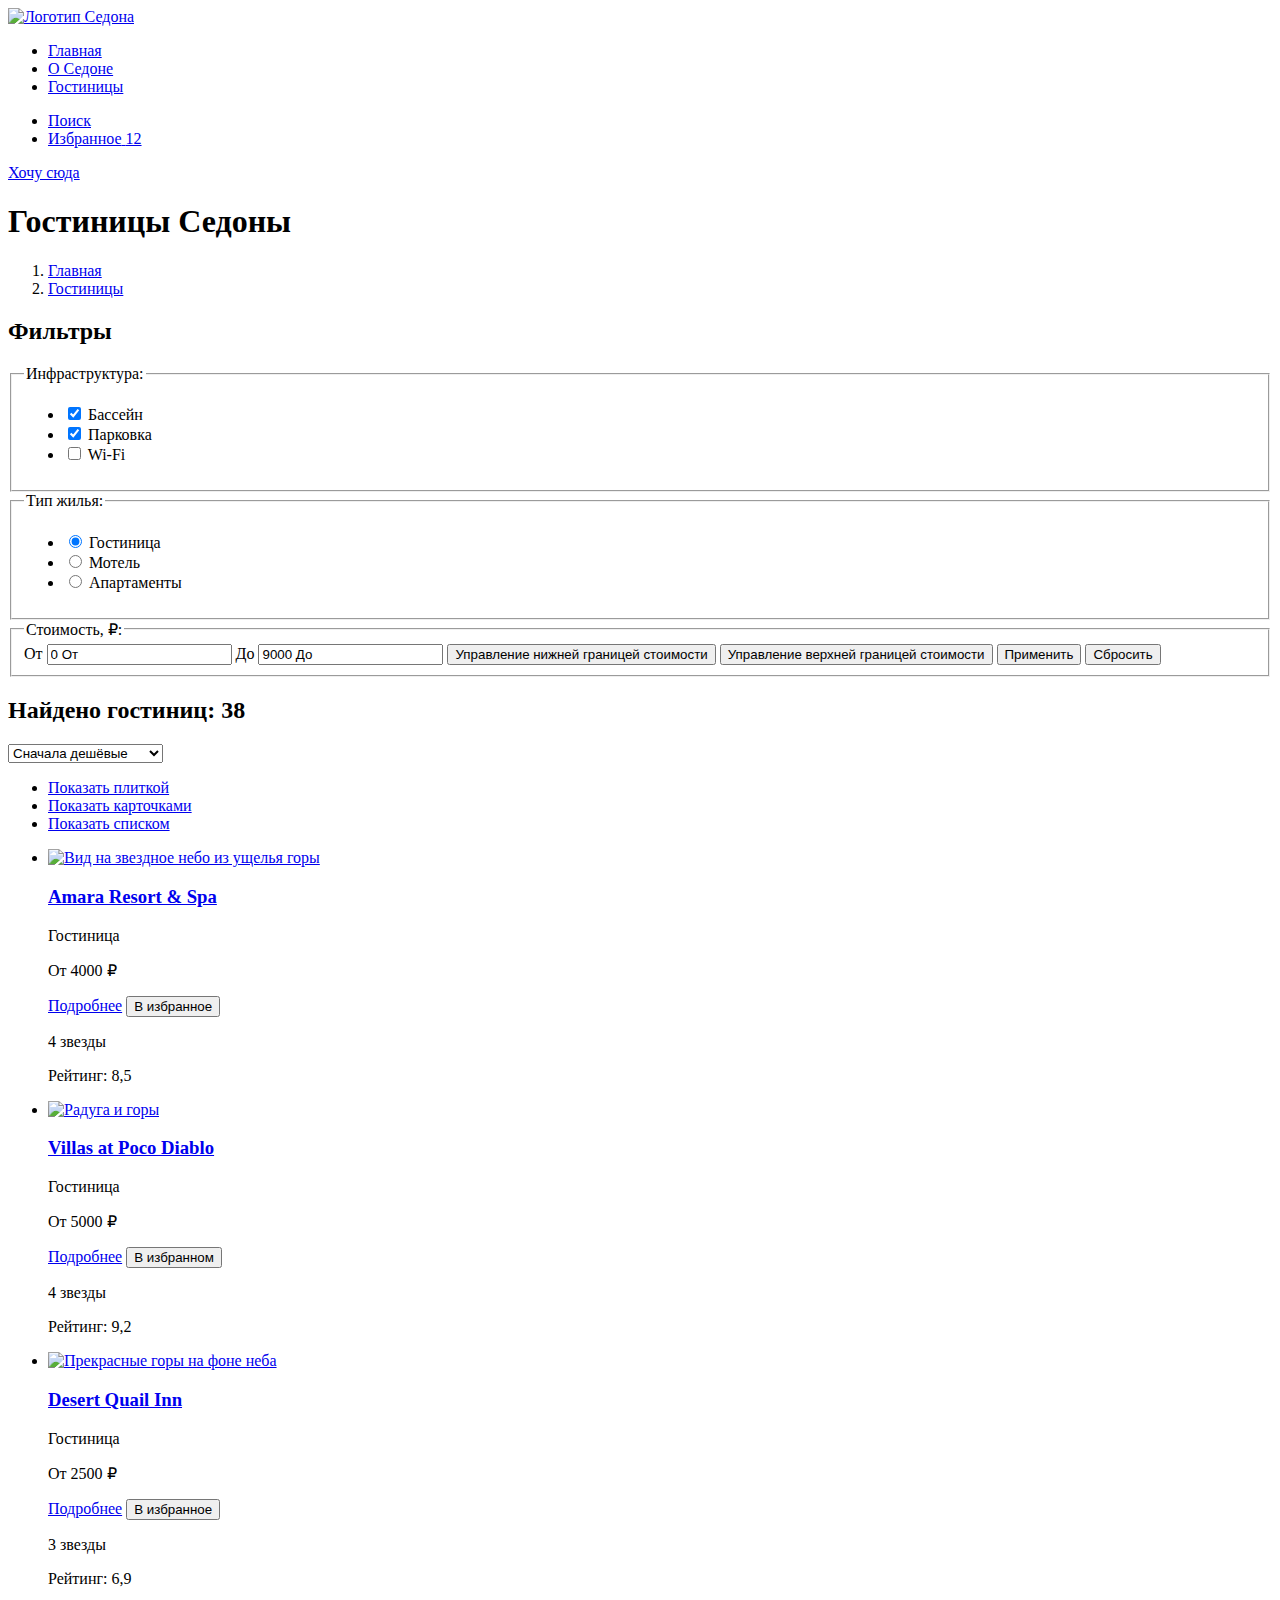
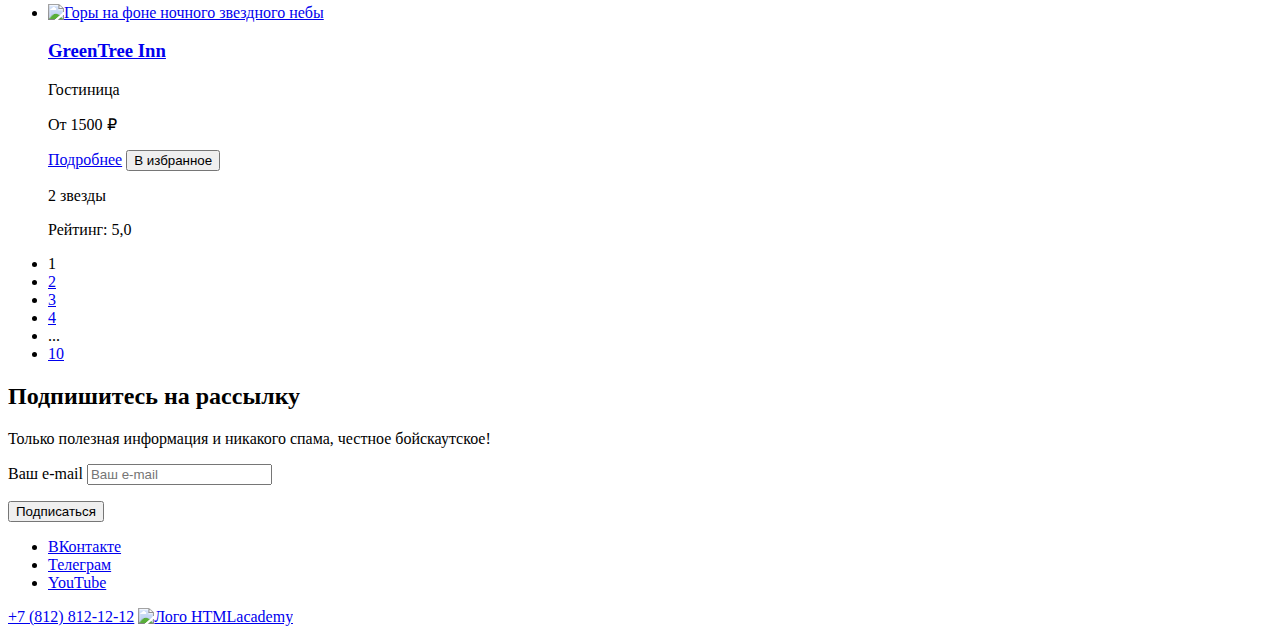
==== catalog.html @ 02785a17 "Делает разметки двух страниц" ====
<!DOCTYPE html>
<html lang="ru">
  <head>
    <meta charset="utf-8">
    <title>Гостиницы Седоны</title>
  </head>
  <body>
    <header class="page-header" data-test="header"> <!--  data  -->
      <nav class="navigation">
        <a class="navigation-logo" href="index.html">
          <img class="page-header-logo" src="#" alt="Логотип Седона">
        </a>
        <ul class="navigation-list">
          <li class="navigation-item">
            <a class="navigation-link" href="index.html">Главная</a>  <!--  navigation-link-current  -->
          </li>
          <li class="navigation-item">
            <a class="navigation-link" href="#">О Седоне</a>
          </li>
          <li class="navigation-item">
            <a class="navigation-link navigation-link-current" href="catalog.html" aria-current="page">Гостиницы</a>
          </li>
        </ul>
        <ul class="navigation-user">
          <li class="navigation-user-item">
            <a class="navigation-user-link navigation-user-link-search" href="#">
              <span class="visually-hidden">Поиск</span>
            </a>
          </li>
          <li class="navigation-user-item">
            <a class="navigation-user-link navigation-user-link-favorite" href="#">
              <span class="visually-hidden">Избранное</span>
              <span class="notification-badge">12</span> <!-- notification-badge -->
            </a>
          </li>
        </ul>
      </nav>
      <a class="header-button" href="#">Хочу сюда</a> <!-- # -->
    </header>
    <main class="main-inner" data-test="main">
      <h1 class="inner-header-title">Гостиницы Седоны</h1>
      <ol class="breadcrumbs"> <!-- header?-->
        <li class="breadcrumbs-item">
          <a class="breadcrumbs-link breadcrumbs-home-link" href="index.html">
            <span class="visually-hidden">Главная</span>
          </a>
        </li>
        <li class="breadcrumbs-item">
          <a class="breadcrumbs-link" href="catalog.html" aria-current="page">Гостиницы</a>
        </li>
      </ol>
      <section class="filters" data-test="filter">
        <h2 class="visually-hidden">Фильтры</h2>
        <form class="catalog-filter" action="https://echo.htmlacademy.ru/" method="get">
          <fieldset class="catalog-filter-group">
            <legend class="catalog-filter-title">Инфраструктура:</legend>
            <ul class="catalog-filter-list">
              <li class="catalog-filter-item">
                <label class="control">
                  <input class="control-input" type="checkbox" name="pool" checked>
                  Бассейн
                </label>
              </li>
              <li class="catalog-filter-item">
                <label class="control">
                  <input class="control-input" type="checkbox" name="parking" checked>
                  Парковка
                </label>
              </li>
              <li class="catalog-filter-item">
                <label class="control">
                  <input class="control-input" type="checkbox" name="wifi">
                  Wi-Fi
                </label>
              </li>
            </ul>
          </fieldset>
          <fieldset class="catalog-filter-group">
            <legend class="catalog-filter-title">Тип жилья:</legend>
            <ul class="catalog-filter-list">
              <li class="catalog-filter-item">
                <label class="control">
                  <input class="control-input" type="radio" name="housing-type" value="hotel" checked>
                  Гостиница
                </label>
              </li>
              <li class="catalog-filter-item">
                <label class="control">
                  <input class="control-input" type="radio" name="housing-type" value="motel">
                  Мотель
                </label>
              </li>
              <li class="catalog-filter-item">
                <label class="control">
                  <input class="control-input" type="radio" name="housing-type" value="apartaments">
                  Апартаменты
                </label>
              </li>
            </ul>
          </fieldset>
          <fieldset class="catalog-filter-group">
            <legend class="catalog-filter-title">Стоимость, ₽:</legend>
            <label class="filter-range-control">От <input type="text" name="min-interval" value="0 От"></label>
            <label class="filter-range-control">До <input type="text" name="max-interval" value="9000 До"></label>
            <button class="filter-range-handle min" type="button">
              <span class="visually-hidden">Управление нижней границей стоимости</span>
            </button>
            <button class="range-toggle toggle-max" type="button">
              <span class="visually-hidden">Управление верхней границей стоимости</span>
            </button>
            <button class="catalog-filter-submit" type="submit">Применить</button>
            <button class="catalog-filter-reset" type="reset">Сбросить</button>
          </fieldset>
        </form>
      </section>
      <section class="catalog-products" data-test="catalog">
        <h2 class="catalog-products-title">Найдено гостиниц: <span>38</span></h2>
        <select class="select-control" aria-label="Сортировка">
          <option value="popular">Сначала популярные</option>
          <option value="cheap" selected>Сначала дешёвые</option>
          <option value="expensive">Сначала дорогие</option>
        </select>
        <ul class="view-buttons">
          <li class="view-button-item">
            <a class="view-button-tile" href="catalog.html?view=tile">
              <span class="visually-hidden">Показать плиткой</span>
            </a>
          </li>
          <li class="view-button-item">
            <a class="view-button-card" href="catalog.html?view=card">
              <span class="visually-hidden">Показать карточками</span>
            </a>
          </li>
          <li class="view-button-item">
            <a class="view-button-list" href="catalog.html?view=list">
              <span class="visually-hidden">Показать списком</span>
            </a>
          </li>
        </ul>
        <ul class="product-list">
          <li class="product-card">
            <a class="product-card-link" href="#">
              <img class="product-card-image" src="#" alt="Вид на звездное небо из ущелья горы">
              <h3 class="product-card-title">Amara Resort & Spa</h3>
            </a>
            <p class="product-card-type">Гостиница</p>
            <p class="product-card-price">От 4000 ₽</p>
            <a class="product-card-button" href="#">Подробнее</a>
            <button class="add-favorite-button" type="button">В избранное</button>
            <p class="product-card-stars product-card-stars-4"><span class="visually-hidden">4 звезды</span></p>
            <p class="product-card-rating">Рейтинг: <span>8,5</span></p>
          </li>
          <li class="product-card">
            <a class="product-card-link" href="#">
              <img class="product-card-image" src="#" alt="Радуга и горы">
              <h3 class="product-card-title">Villas at Poco Diablo</h3>
            </a>
            <p class="product-card-type">Гостиница</p>
            <p class="product-card-price">От 5000 ₽</p>
            <a class="product-card-button" href="#">Подробнее</a>
            <button class="favorite-button" type="button">В избранном</button>
            <p class="product-card-stars product-card-stars-4"><span class="visually-hidden">4 звезды</span></p>
            <p class="product-card-rating">Рейтинг: <span>9,2</span></p>
          </li>
          <li class="product-card">
            <a class="product-card-link" href="#"> <!-- # -->
              <img class="product-card-image" src="#" alt="Прекрасные горы на фоне неба">
              <h3 class="product-card-title">Desert Quail Inn</h3>
            </a>
            <p class="product-card-type">Гостиница</p>
            <p class="product-card-price">От 2500 ₽</p>
            <a class="product-card-button" href="#">Подробнее</a>
            <button class="add-favorite-button" type="button">В избранное</button>
            <p class="product-card-stars product-card-stars-3"><span class="visually-hidden">3 звезды</span></p>
            <p class="product-card-rating">Рейтинг: <span>6,9</span></p>
          </li>
          <li class="product-card">
            <a class="product-card-link" href="#"> <!-- # -->
              <img class="product-card-image" src="#" alt="Горы на фоне ночного звездного небы">
              <h3 class="product-card-title">GreenTree Inn</h3>
            </a>
            <p class="product-card-type">Гостиница</p>
            <p class="product-card-price">От 1500 ₽</p>
            <a class="product-card-button" href="#">Подробнее</a>
            <button class="add-favorite-button" type="button">В избранное</button>
            <p class="product-card-stars product-card-stars-2"><span class="visually-hidden">2 звезды</span></p>
            <p class="product-card-rating">Рейтинг: <span>5,0</span></p>
          </li>
        </ul>
        <ul class="pagination">
          <li class="pagination-item">
            <a class="pagination-link pagination-current">1</a>
          </li>
          <li class="pagination-item">
            <a class="pagination-link" href="#">2</a>
          </li>
          <li class="pagination-item">
            <a class="pagination-link" href="#">3</a>
          </li>
          <li class="pagination-item">
            <a class="pagination-link" href="#">4</a>
          </li>
          <li class="pagination-item">
            <span class="pagination-text">...</span>
          </li>
          <li class="pagination-item">
            <a class="pagination-link" href="#">10</a>
          </li>
        </ul>
      </section>
      <section class="subscribe" data-test="subscribe"> <!-- data-test="subscribe" -->
        <h2 class="subscribe-title">Подпишитесь на рассылку</h2>
        <p>Только полезная информация и никакого спама, честное бойскаутское!</p>
        <form class="subscribe-form" action="https://echo.htmlacademy.ru/" method="post">
          <p class="subscribe-form-name">
            <label class="visually-hidden" for="user-email">Ваш e-mail</label>
            <input type="email" id="user-email" name="user-email" placeholder="Ваш e-mail" required>
          </p>
          <button class="subscribe-button" type="submit">Подписаться</button>
        </form>
      </section>
    </main>
    <footer class="page-footer" data-test="footer"> <!-- data-test="footer" -->
      <ul class="footer-social-list">
        <li class="footer-social-item">
          <a class="footer-social-link" href="#">
            <span class="visually-hidden">ВКонтакте</span>
          </a>
        </li>
        <li class="footer-social-item">
          <a class="footer-social-link" href="#">
            <span class="visually-hidden">Телеграм</span>
          </a>
        </li>
        <li class="footer-social-item">
          <a class="footer-social-link" href="#">
            <span class="visually-hidden">YouTube</span>
          </a>
        </li>
      </ul>
      <a class="footer-phone" href="tel:+78128121212">+7 (812) 812-12-12</a>
      <a class="copyright" href="https://htmlacademy.ru/">
        <img class="htmlacademy-logo" src="#" alt="Лого HTMLacademy">
      </a>
    </footer>
  </body>
</html>
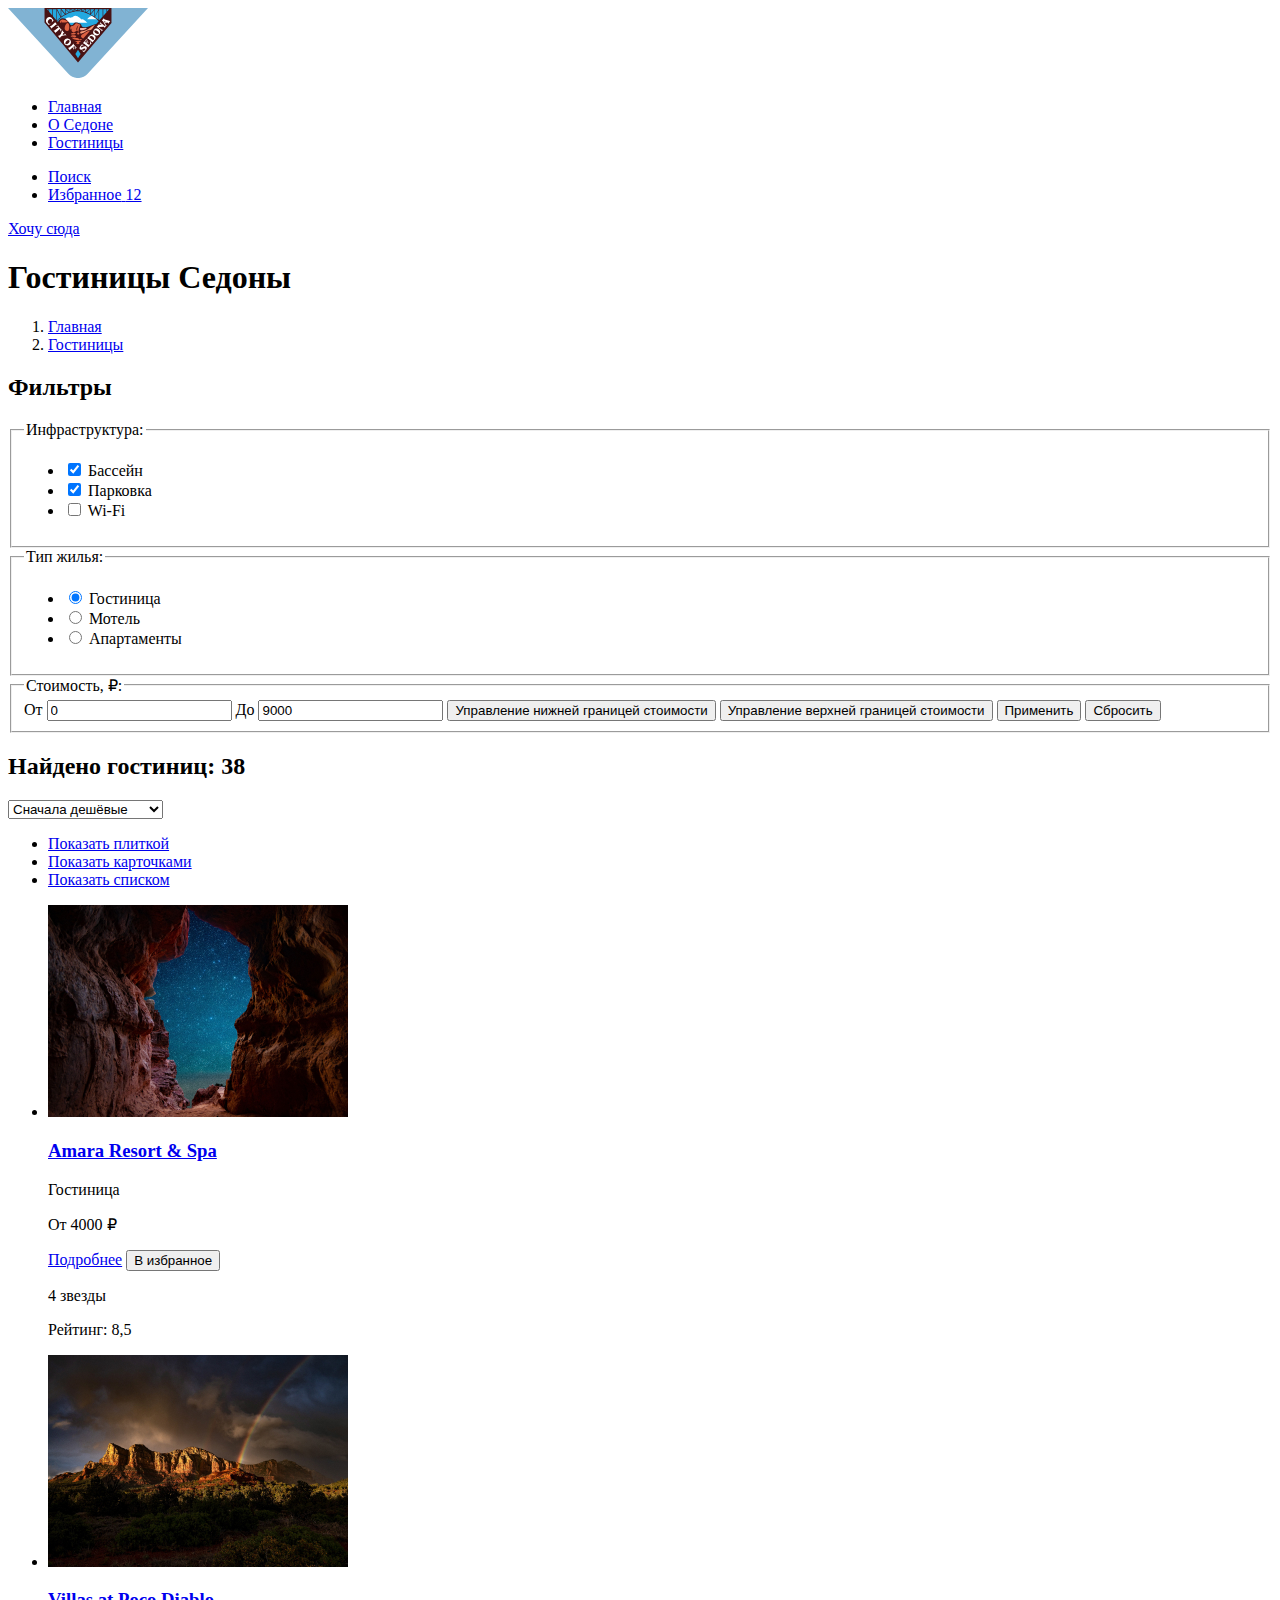
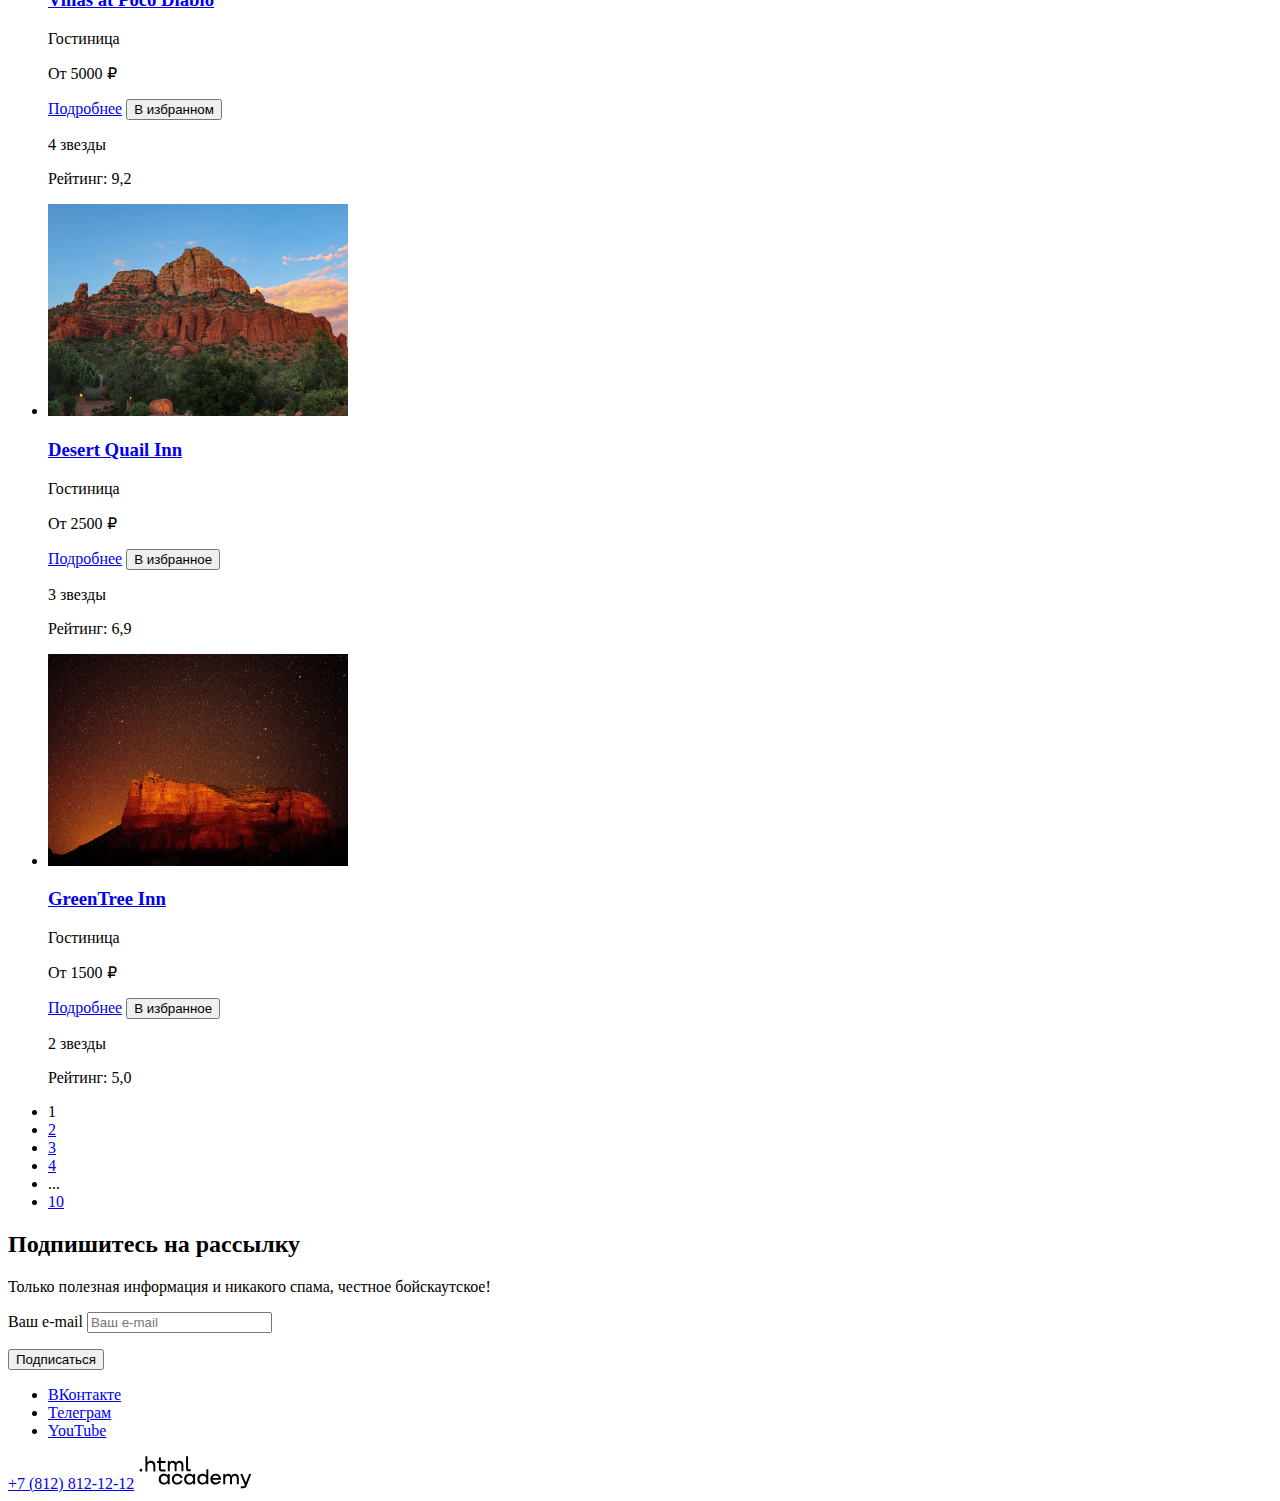
==== commit 75d0eee2: "Корректирует разметку, добавляет картинки." ====
--- a/catalog.html
+++ b/catalog.html
@@ -8,7 +8,7 @@
     <header class="page-header" data-test="header"> <!--  data  -->
       <nav class="navigation">
         <a class="navigation-logo" href="index.html">
-          <img class="page-header-logo" src="#" alt="Логотип Седона">
+          <img class="page-header-logo" src="images/logo.svg" width="140" height="70" alt="Логотип Седона">
         </a>
         <ul class="navigation-list">
           <li class="navigation-item">
@@ -100,8 +100,8 @@
           </fieldset>
           <fieldset class="catalog-filter-group">
             <legend class="catalog-filter-title">Стоимость, ₽:</legend>
-            <label class="filter-range-control">От <input type="text" name="min-interval" value="0 От"></label>
-            <label class="filter-range-control">До <input type="text" name="max-interval" value="9000 До"></label>
+            <label class="filter-range-control">От <input type="number" name="min-interval" value="0"></label>
+            <label class="filter-range-control">До <input type="number" name="max-interval" value="9000"></label>
             <button class="filter-range-handle min" type="button">
               <span class="visually-hidden">Управление нижней границей стоимости</span>
             </button>
@@ -140,7 +140,7 @@
         <ul class="product-list">
           <li class="product-card">
             <a class="product-card-link" href="#">
-              <img class="product-card-image" src="#" alt="Вид на звездное небо из ущелья горы">
+              <img class="product-card-image" src="images/hotel-1.jpg" width="300" height="212" alt="Вид на звездное небо из ущелья горы">
               <h3 class="product-card-title">Amara Resort & Spa</h3>
             </a>
             <p class="product-card-type">Гостиница</p>
@@ -152,7 +152,7 @@
           </li>
           <li class="product-card">
             <a class="product-card-link" href="#">
-              <img class="product-card-image" src="#" alt="Радуга и горы">
+              <img class="product-card-image" src="images/hotel-2.jpg" width="300" height="212" alt="Радуга и горы">
               <h3 class="product-card-title">Villas at Poco Diablo</h3>
             </a>
             <p class="product-card-type">Гостиница</p>
@@ -164,7 +164,7 @@
           </li>
           <li class="product-card">
             <a class="product-card-link" href="#"> <!-- # -->
-              <img class="product-card-image" src="#" alt="Прекрасные горы на фоне неба">
+              <img class="product-card-image" src="images/hotel-3.jpg" width="300" height="212" alt="Прекрасные горы на фоне неба">
               <h3 class="product-card-title">Desert Quail Inn</h3>
             </a>
             <p class="product-card-type">Гостиница</p>
@@ -176,7 +176,7 @@
           </li>
           <li class="product-card">
             <a class="product-card-link" href="#"> <!-- # -->
-              <img class="product-card-image" src="#" alt="Горы на фоне ночного звездного небы">
+              <img class="product-card-image" src="images/hotel-4.jpg" width="300" height="212" alt="Горы на фоне ночного звездного небы">
               <h3 class="product-card-title">GreenTree Inn</h3>
             </a>
             <p class="product-card-type">Гостиница</p>
@@ -223,24 +223,24 @@
     <footer class="page-footer" data-test="footer"> <!-- data-test="footer" -->
       <ul class="footer-social-list">
         <li class="footer-social-item">
-          <a class="footer-social-link" href="#">
+          <a class="footer-social-link" href="https://vk.com/htmlacademy">
             <span class="visually-hidden">ВКонтакте</span>
           </a>
         </li>
         <li class="footer-social-item">
-          <a class="footer-social-link" href="#">
+          <a class="footer-social-link" href="https://t.me/htmlacademy">
             <span class="visually-hidden">Телеграм</span>
           </a>
         </li>
         <li class="footer-social-item">
-          <a class="footer-social-link" href="#">
+          <a class="footer-social-link" href="https://www.youtube.com/user/htmlacademyru">
             <span class="visually-hidden">YouTube</span>
           </a>
         </li>
       </ul>
       <a class="footer-phone" href="tel:+78128121212">+7 (812) 812-12-12</a>
       <a class="copyright" href="https://htmlacademy.ru/">
-        <img class="htmlacademy-logo" src="#" alt="Лого HTMLacademy">
+        <img class="htmlacademy-logo" src="images/htmlacademy.svg" width="115" height="33" alt="Лого HTMLacademy">
       </a>
     </footer>
   </body>
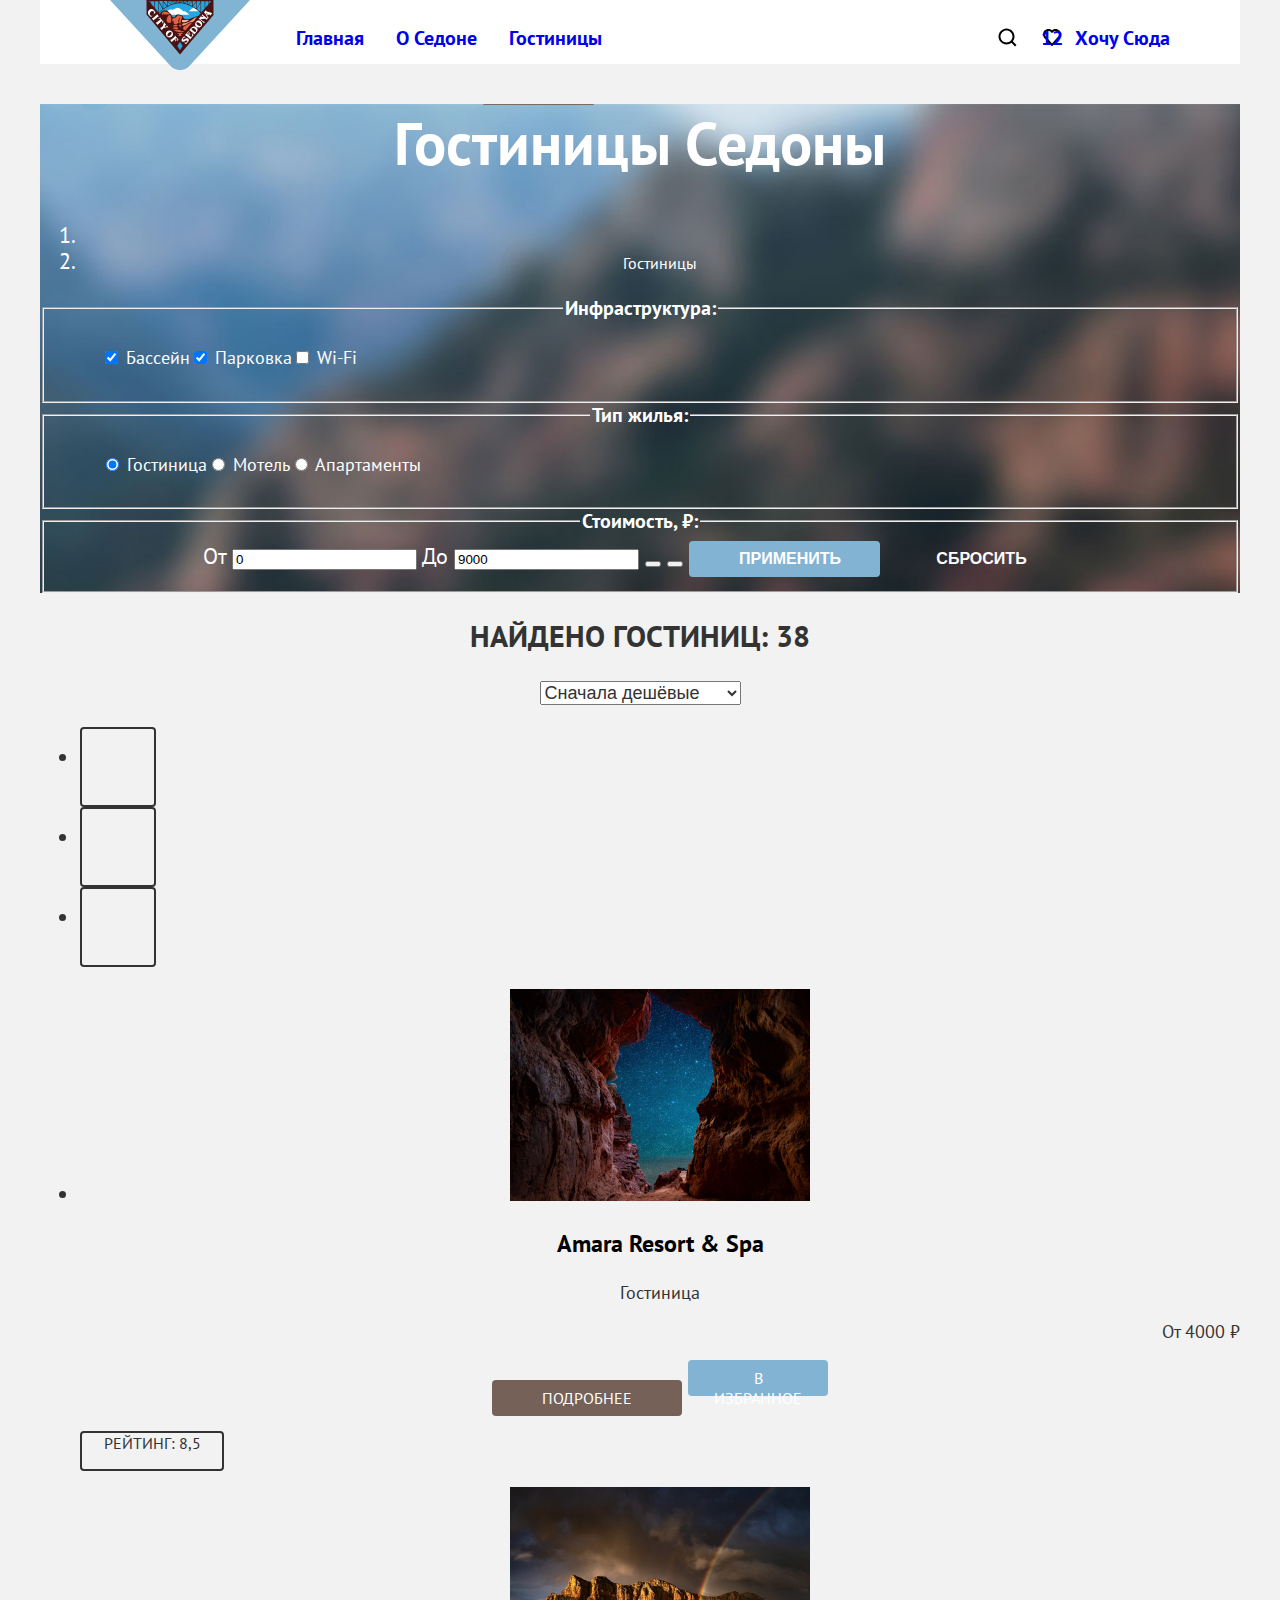
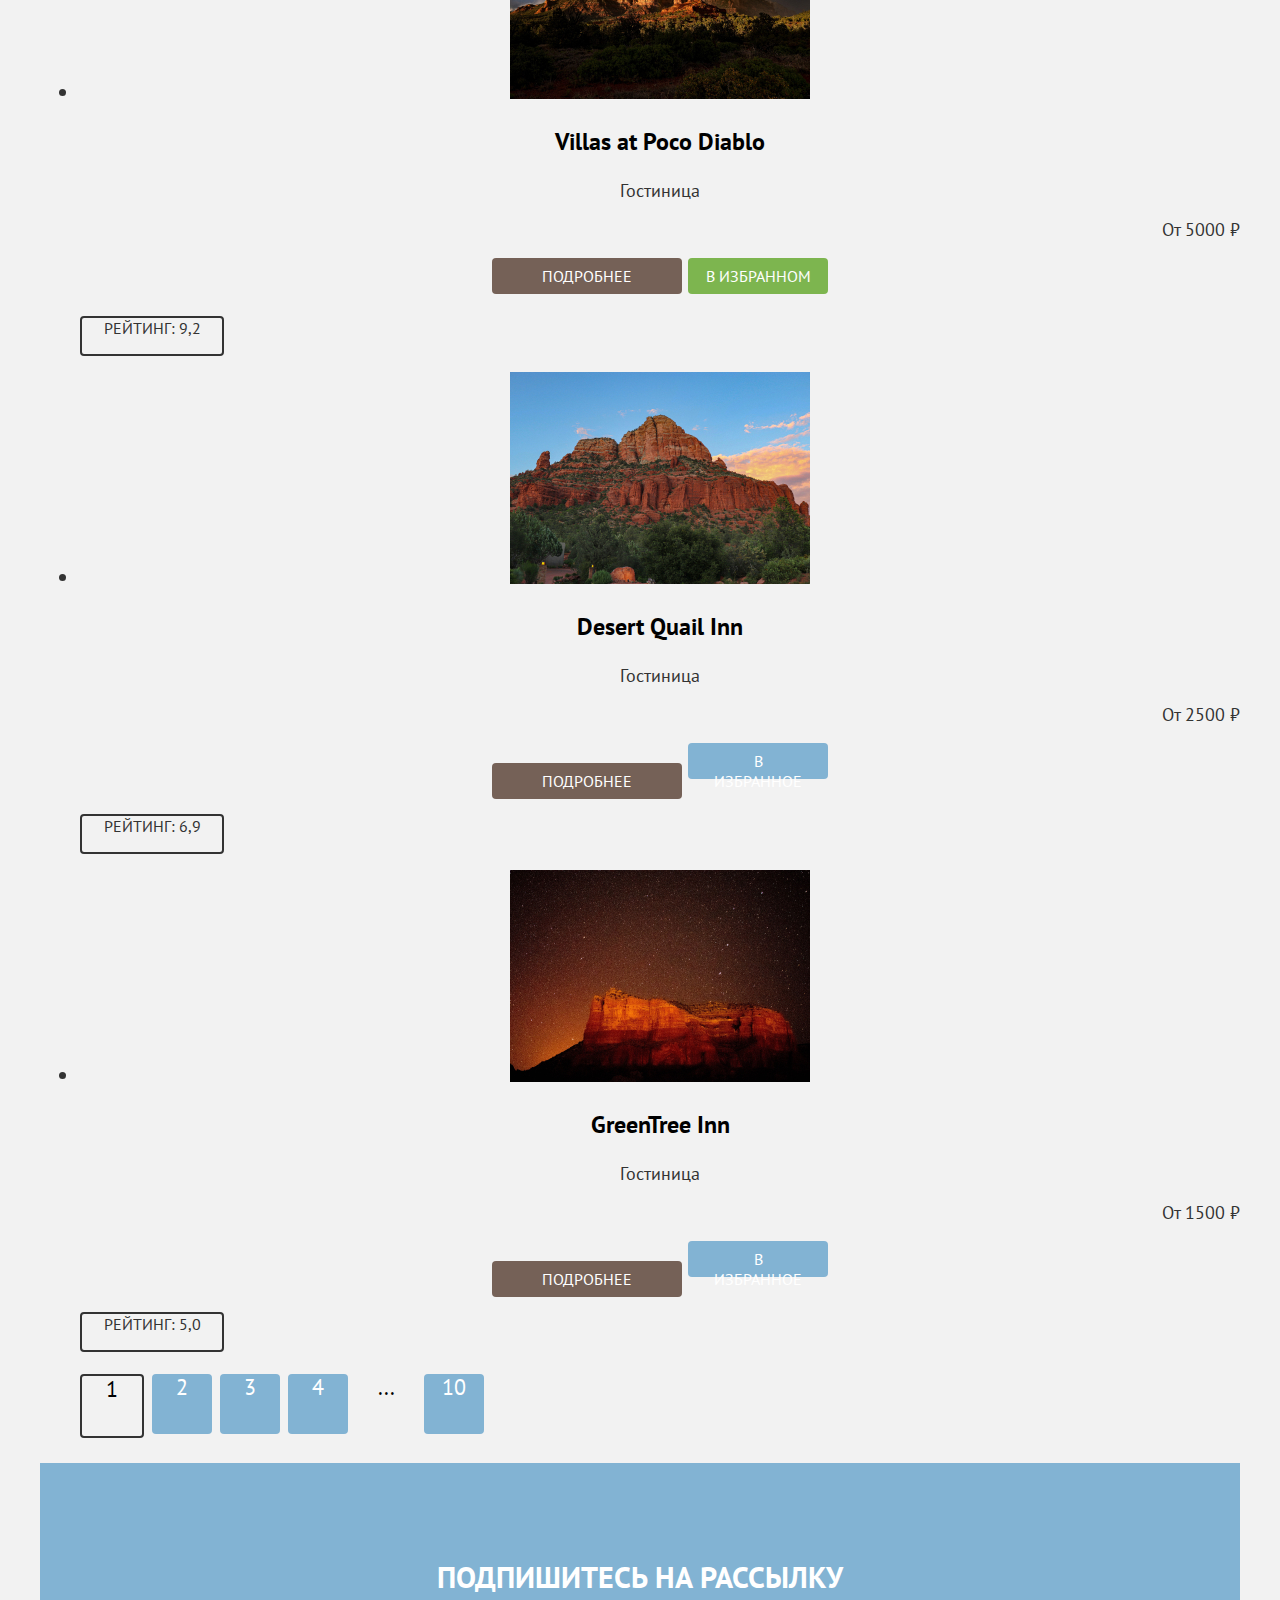
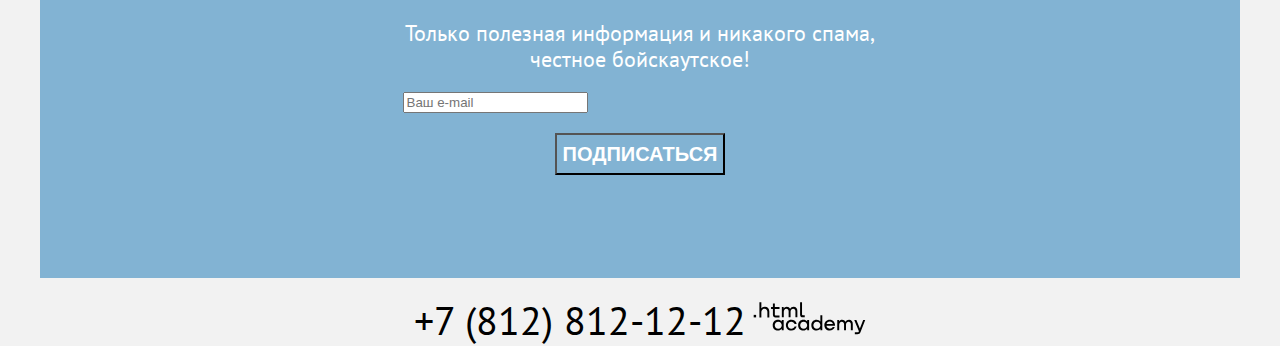
==== commit 3f62ace7: "Добавляет шрифты и базовые стили" ====
--- a/catalog.html
+++ b/catalog.html
@@ -3,6 +3,7 @@
   <head>
     <meta charset="utf-8">
     <title>Гостиницы Седоны</title>
+	<link rel="stylesheet" href="styles/styles.css">
   </head>
   <body>
     <header class="page-header" data-test="header"> <!--  data  -->
@@ -33,12 +34,17 @@
               <span class="notification-badge">12</span> <!-- notification-badge -->
             </a>
           </li>
+		  <li>
+			<a class="header-button" href="#">Хочу сюда</a>  <!-- Отдельно от списка, удобнее стилизовать-->
+		  </li>
         </ul>
       </nav>
-      <a class="header-button" href="#">Хочу сюда</a> <!-- # -->
+
     </header>
     <main class="main-inner" data-test="main">
-      <h1 class="inner-header-title">Гостиницы Седоны</h1>
+      
+      <section class="filters" data-test="filter">
+	  <h1 class="inner-header-title">Гостиницы Седоны</h1>
       <ol class="breadcrumbs"> <!-- header?-->
         <li class="breadcrumbs-item">
           <a class="breadcrumbs-link breadcrumbs-home-link" href="index.html">
@@ -49,7 +55,6 @@
           <a class="breadcrumbs-link" href="catalog.html" aria-current="page">Гостиницы</a>
         </li>
       </ol>
-      <section class="filters" data-test="filter">
         <h2 class="visually-hidden">Фильтры</h2>
         <form class="catalog-filter" action="https://echo.htmlacademy.ru/" method="get">
           <fieldset class="catalog-filter-group">
@@ -188,7 +193,7 @@
           </li>
         </ul>
         <ul class="pagination">
-          <li class="pagination-item">
+          <li class="pagination-item-current">
             <a class="pagination-link pagination-current">1</a>
           </li>
           <li class="pagination-item">
@@ -200,7 +205,7 @@
           <li class="pagination-item">
             <a class="pagination-link" href="#">4</a>
           </li>
-          <li class="pagination-item">
+          <li class="pagination-item-text">
             <span class="pagination-text">...</span>
           </li>
           <li class="pagination-item">
@@ -208,7 +213,7 @@
           </li>
         </ul>
       </section>
-      <section class="subscribe" data-test="subscribe"> <!-- data-test="subscribe" -->
+      <section class="subscribe-catalog" data-test="subscribe"> <!-- data-test="subscribe" -->
         <h2 class="subscribe-title">Подпишитесь на рассылку</h2>
         <p>Только полезная информация и никакого спама, честное бойскаутское!</p>
         <form class="subscribe-form" action="https://echo.htmlacademy.ru/" method="post">
@@ -223,16 +228,16 @@
     <footer class="page-footer" data-test="footer"> <!-- data-test="footer" -->
       <ul class="footer-social-list">
         <li class="footer-social-item">
-          <a class="footer-social-link" href="https://vk.com/htmlacademy">
+          <a class="footer-social-link vk" href="https://vk.com/htmlacademy">
             <span class="visually-hidden">ВКонтакте</span>
           </a>
         </li>
-        <li class="footer-social-item">
+        <li class="footer-social-item tg">
           <a class="footer-social-link" href="https://t.me/htmlacademy">
             <span class="visually-hidden">Телеграм</span>
           </a>
         </li>
-        <li class="footer-social-item">
+        <li class="footer-social-item youtube">
           <a class="footer-social-link" href="https://www.youtube.com/user/htmlacademyru">
             <span class="visually-hidden">YouTube</span>
           </a>
--- a/styles/styles.css
+++ b/styles/styles.css
@@ -0,0 +1,648 @@
+@font-face {
+  font-family: "PT Sans";
+  font-style: normal;
+  font-weight: 400;
+  src: url("../fonts/ptsans-400.woff2") format("woff2");
+  font-display: swap;
+}
+
+@font-face {
+  font-family: "PT Sans";
+  font-style: normal;
+  font-weight: 700;
+  src: url("../fonts/ptsans-700.woff2") format("woff2");
+  font-display: swap;
+}
+
+.page-header {
+	height: 64px;
+	padding: 0;
+	margin: 0;
+	background-color: #ffffff;
+}
+
+body {
+	font-family: "PT Sans", sans-serif;
+	font-size: 22px;
+	line-height: 26px;
+	background-color: #f2f2f2; 
+	color: #333333;
+	width: 1200px;
+	margin: 0 auto;
+	padding: 0 40px;
+	min-height: 100%;
+	text-align: center;
+	flex-direction: column;
+}
+ 
+
+a {
+	text-decoration: none;
+}
+
+.logo {
+  position: relative;
+  z-index: 1;
+  margin-right: 30px;
+  
+}
+
+.navigation-logo {
+	padding-left: 70px;
+	margin-right: 30px;
+}
+
+.navigation {
+  display: flex;
+  font-size: 20px;
+  line-height: 24px;
+  color: #000000;
+  font-weight: 700;
+   text-decoration: none;
+   text-transform: capitalize;
+   color: inherit;
+   
+   
+}
+
+.navigation-list {
+  display: flex;
+  flex-wrap: wrap;
+  align-items: center;
+  list-style-type: none;
+  margin: 0;
+  padding: 0;
+ 
+}
+
+.navigation-user {
+  display: flex;
+  flex-wrap: wrap;
+  align-items: center;
+  margin: 0 0 0 auto;
+  list-style-type: none;
+  padding: 0;
+  padding-right: 70px;
+  
+}
+
+.navigation-list:last-child {
+  margin-left: auto;
+}
+
+ .hero {
+	 background-color: #82B3D3;
+	 background-image: url(../images/index-background.jpg);
+	 background-position: center;
+	 background-repeat: no-repeat;
+	 background-size: 100% auto, cover;
+	 width: 1200px;
+	 height: 485px;
+ }
+
+.hero-img {
+	padding-top: 51px;	
+	padding-bottom: 82px;
+}
+
+.lead {
+	font-size: 30px;
+	line-height: 36px;
+	color: #000000;
+	font-weight: 700;
+	text-transform: uppercase;
+	width: 620px;
+	height: 72px;
+	margin: 0 auto;
+	padding-top: 69px;
+	padding-bottom: 25px;
+}
+
+.lead-text {
+	margin: 0 auto;
+	margin-bottom: 90px;
+}
+
+.advantages {
+	background-color: #ffffff;
+	
+}
+
+.advantages-img {
+	width: 800px;
+	height: 385px;
+}
+
+.advantages-item {
+	background-color: rgba(131, 179, 211, 0.12);
+	display: flex;
+	height: 385px;
+}
+
+.advantages-item-cent {
+	
+	background-color: rgba(131, 179, 211, 0.2);
+	height: 385px;
+	width: 400px;
+	
+	
+}
+
+.advantages-item-wide {
+	background-color: #82B3D3;
+}
+
+.infrastructure-item-color {
+	background-color: rgba(131, 179, 211, 0.12);
+}
+.advantages-list {
+   
+    margin: 0;
+    padding: 0;	
+}
+
+.advantages-stolb {
+	width: 400px;
+
+}
+
+.advantages-stolb-text {
+	width: 60px;
+	
+}
+
+.advantages-stolb-row {
+	display: flex;
+    margin: 0;
+    padding: 0;
+}
+
+
+
+ /*
+ .visually-hidden {
+  position: absolute;
+  width: 1px;
+  height: 1px;
+  margin: -1px;
+  padding: 0;
+  border: 0;
+  clip: rect(0 0 0 0);
+  overflow: hidden;
+} */
+
+.visually-hidden {
+  display: none;
+} 
+
+.navigation-link {
+	text-decoration: none;
+	margin: 0;
+	padding: 20px 16px;
+	height: 24px;
+	
+}
+
+.navigation-user-item {
+	text-decoration: none;
+	margin: 0;
+	
+	
+}
+
+.navigation-user-link-search {
+	display: block;
+	background-image: url(../images/search.svg);
+	background-position: center;
+	background-repeat: no-repeat;
+	width: 20px;
+	height: 20px;
+    padding: 22px 12px; 
+}
+
+.navigation-user-link-favorite {
+
+	background-image: url(../images/favorite.svg);
+	background-position: center;
+	background-repeat: no-repeat;
+	
+    padding: 22px 12px;
+}
+
+.advantages-title {
+	
+	font-size: 24px;
+	line-height: 28px;
+	color: #000000;
+	font-weight: 700;
+	align-items: center;
+	text-transform: uppercase;
+	padding: 0;
+	margin: 0;
+	width: 175px;
+	
+}
+
+.advantages-description {
+	
+	font-size: 18px;
+	line-height: 21px;
+	color: #000000;
+	font-weight: 400;
+	align-items: center;
+	padding: 0;
+	margin: 0;
+	width: 230px;
+}
+
+.infrastructure-lead {
+	font-size: 30px;
+	line-height: 36px;
+	color: #000000;
+	font-weight: 700;
+	text-transform: uppercase;
+
+}
+
+.infrastructure-title {
+	font-size: 24px;
+	line-height: 28px;
+	color: #000000;
+	font-weight: 700;
+	text-transform: uppercase;
+	
+}
+
+.infrastructure-description {
+	font-size: 18px;
+	line-height: 21px;
+	color: #333333;
+	font-weight: 400;
+	
+}
+
+.search {
+	width: 592px;
+	height: 214px;
+	margin: 96px auto;
+	
+}
+.search-title {
+	font-size: 30px;
+	line-height: 36px;
+	color: #000000;
+	font-weight: 700;
+	text-transform: uppercase;
+	
+}
+
+.search-description {
+	font-size: 22px;
+	line-height: 26px;
+	color: #333333;
+	font-weight: 400;
+	
+}
+
+.search-button {
+	font-size: 20px;
+	line-height: 36px;
+	color: #ffffff;
+	font-weight: 700;
+	text-transform: uppercase;
+	background-color: #756157;
+	padding: 8px 50px;
+	
+}
+
+.subscribe {
+	 background-color: #82B3D3;
+	 background-image: url(../images/background-subscribe.jpg);
+	 background-position: center;
+	 background-repeat: no-repeat;
+	 background-size: 100% auto, cover;
+	 width: 1200px;
+	 height: 415px;
+	 
+	
+ }
+ 
+ .subscribe-title {
+	 font-size: 30px;
+	line-height: 36px;
+	color: #ffffff;
+	font-weight: 700;
+	text-transform: uppercase;
+	padding-top: 96px;
+ }
+ 
+ .subscribe p {
+	 font-size: 22px;
+	line-height: 26px;
+	color: #ffffff;
+	font-weight: 400;
+	width: 475px;
+	margin: 20px auto;
+ }
+ 
+ .subscribe-button {
+	 font-size: 20px;
+	line-height: 36px;
+	color: #ffffff;
+	font-weight: 700;
+	text-transform: uppercase;
+	background-color: #82B3D3;
+ }
+ 
+ .footer-phone {
+	font-size: 40px;
+	line-height: 40px;
+	color: #000000;
+	font-weight: 400;
+ }
+ 
+ .subscribe-form-name {
+	position: relative;
+  margin: 0;
+  padding: 0;
+  display: flex;
+  
+  
+ }
+ 
+   .vk {
+	 background-image: url(../images/vk.svg);
+	 background-position: center;
+	 background-repeat: no-repeat;
+ }
+ 
+   .tg {
+	 background-image: url(../images/telegram.svg);
+	 background-position: center;
+	 background-repeat: no-repeat;
+ }
+ 
+  .youtube {
+	 background-image: url(../images/youtube.svg);
+	 background-position: center;
+	 background-repeat: no-repeat;
+	 
+ }
+ 
+ .footer-social-list {
+	 list-style-type: none;
+ }
+ 
+ 
+ 
+ 
+ 
+ .filters {
+	background-image: url(../images/background-filters.jpg);
+	background-position: center;
+	background-repeat: no-repeat; 
+	color: #ffffff;
+	background-size: cover;
+ }
+ 
+ .catalog-filter-list {
+ display: flex;
+  flex-wrap: wrap;
+  align-items: center;
+  list-style-type: none;
+  color: #ffffff;
+  }
+  
+  .inner-header-title {
+	font-size: 60px;
+	line-height: 78px;
+	color: #ffffff;
+	font-weight: 700;
+  }
+  
+  .breadcrumbs-home-link {
+	background-image: url(../images/home-breadcrumbs.svg);
+	background-position: center;
+	background-repeat: no-repeat;   
+	color: #ffffff;
+  }
+  
+  .breadcrumbs-link {
+	font-size: 16px;
+	line-height: 21px;
+	color: #ffffff; 
+	font-weight: 400;	
+  }
+  
+  .catalog-filter-title {
+	font-size: 20px;
+	line-height: 24px;
+	color: #ffffff; 
+	font-weight: 700;  
+  }
+  
+  .catalog-filter-list {
+	font-size: 18px;
+	line-height: 23px;
+	color: #ffffff; 
+	font-weight: 400;  
+  }
+  
+  .catalog-filter-submit {
+	font-size: 16px;
+	line-height: 20px;
+	color: #ffffff; 
+	font-weight: 700;  
+	text-align: center;
+	background-color: #82B3D3;
+	border: none;
+	border-radius: 4px;
+	padding: 8px 50px;
+	width: 191px;
+	height: 36px;
+	text-transform: uppercase;
+
+  }
+  
+  .catalog-filter-reset {
+	font-size: 16px;
+	line-height: 20px;
+	color: #ffffff; 
+	font-weight: 700;  
+	text-align: center;
+	background: none;
+	border: none;
+	border-radius: 4px;
+	padding: 8px 50px;
+	width: 191px;
+	height: 36px;
+	text-transform: uppercase;  
+  }
+  
+  .catalog-products-title {
+	font-size: 30px;
+	line-height: 36px;
+	text-transform: uppercase;  
+	font-weight: 700;   
+  }
+  
+  .select-control {
+	font-size: 18px;
+	line-height: 21px;  
+	font-weight: 400;  
+    color: #333333; 	
+  }
+  
+  .view-button-item {
+	border: 2px solid;
+	border-radius: 4px;
+	padding: 14px 12px;
+	width: 48px;
+	height: 48px;
+  }
+  
+ .product-card-title {
+	font-size: 24px;
+	line-height: 28px;  
+	font-weight: 700;  
+    color: #000000; 	 
+ }
+ 
+ .product-card-type {
+	font-size: 18px;
+	line-height: 21px;  
+	font-weight: 400;  
+    color: #333333; 
+ }
+ 
+ .product-card-price {
+	font-size: 18px;
+	line-height: 21px;  
+	font-weight: 400;  
+    color: #333333;
+	text-align: right;
+ }
+ 
+ .product-card-button {
+	font-size: 16px;
+	line-height: 20px;  
+	font-weight: 400;  
+    color: #ffffff;
+	text-transform: uppercase;
+    text-align: center;
+	border-radius: 4px;
+	padding: 8px 50px;
+	width: 140px;
+	height: 36px;
+	background-color: #756157;
+ }
+ 
+ .add-favorite-button {
+	font-size: 16px;
+	line-height: 20px;  
+	font-weight: 400;  
+    color: #ffffff;
+	text-transform: uppercase;
+    text-align: center;
+	border-radius: 4px;
+	padding: 8px 20px;
+	width: 140px; /* !!!!!!!!!!!!!!!!!!!!!!!!!!!!!*/
+	height: 36px;
+	background-color: #82B3D3;
+	border: none;
+	font-family: "PT Sans", sans-serif;
+ }
+ 
+ .favorite-button {
+	font-size: 16px;
+	line-height: 20px;  
+	font-weight: 400;  
+    color: #ffffff;
+	text-transform: uppercase;
+    text-align: center;
+	border-radius: 4px;
+	padding: 0;
+	width: 140px; /* !!!!!!!!!!!!!!!!!!!!!!!!!!!!!*/
+	height: 36px;
+	background-color: #7DB54F;
+	border: none;
+	font-family: "PT Sans", sans-serif;
+ }
+ 
+ .product-card-rating {
+	font-size: 16px;
+	line-height: 20px;  
+	font-weight: 400;  
+    color: #333333;
+	text-transform: uppercase;
+    text-align: center;
+	padding: 0;
+	width: 140px; /* !!!!!!!!!!!!!!!!!!!!!!!!!!!!!*/
+	height: 36px;
+	background-color: #F2F2F2;
+	border: 2px solid;
+	border-radius: 4px;
+
+	 
+ }
+ 
+ .pagination {
+	list-style-type: none;
+	display: flex; 
+	
+ }
+ 
+ .pagination-link {
+	color: #ffffff;
+	
+ }
+ 
+ .pagination-current, .pagination-text {
+	color: #000000; 
+ }
+ 
+ .pagination-item-current {
+	background-color: #F2F2F2;
+	border-radius: 4px;
+	width: 60px;
+	height: 60px;
+	margin-right: 8px;
+	border: 2px solid; /*******************/
+  }
+  
+ .pagination-item-text {
+	background-color: none;
+	border-radius: 4px;
+	width: 60px;
+	height: 60px;
+	margin-right: 8px;
+ }
+ 
+ .pagination-item {
+	margin-right: 8px;
+	background-color: #82B3D3;
+	border: 4px;
+	width: 60px;
+	height: 60px;
+	color: #ffffff;
+	border-radius: 4px;
+ }
+ 
+ .subscribe-catalog {
+	 background-color: #82B3D3;
+
+	 background-position: center;
+	 background-repeat: no-repeat;
+	 background-size: 100% auto, cover;
+	 width: 1200px;
+	 height: 415px;
+ }
+ 
+ .subscribe-catalog p {
+	 font-size: 22px;
+	line-height: 26px;
+	color: #ffffff;
+	font-weight: 400;
+	width: 475px;
+	margin: 20px auto;
+	 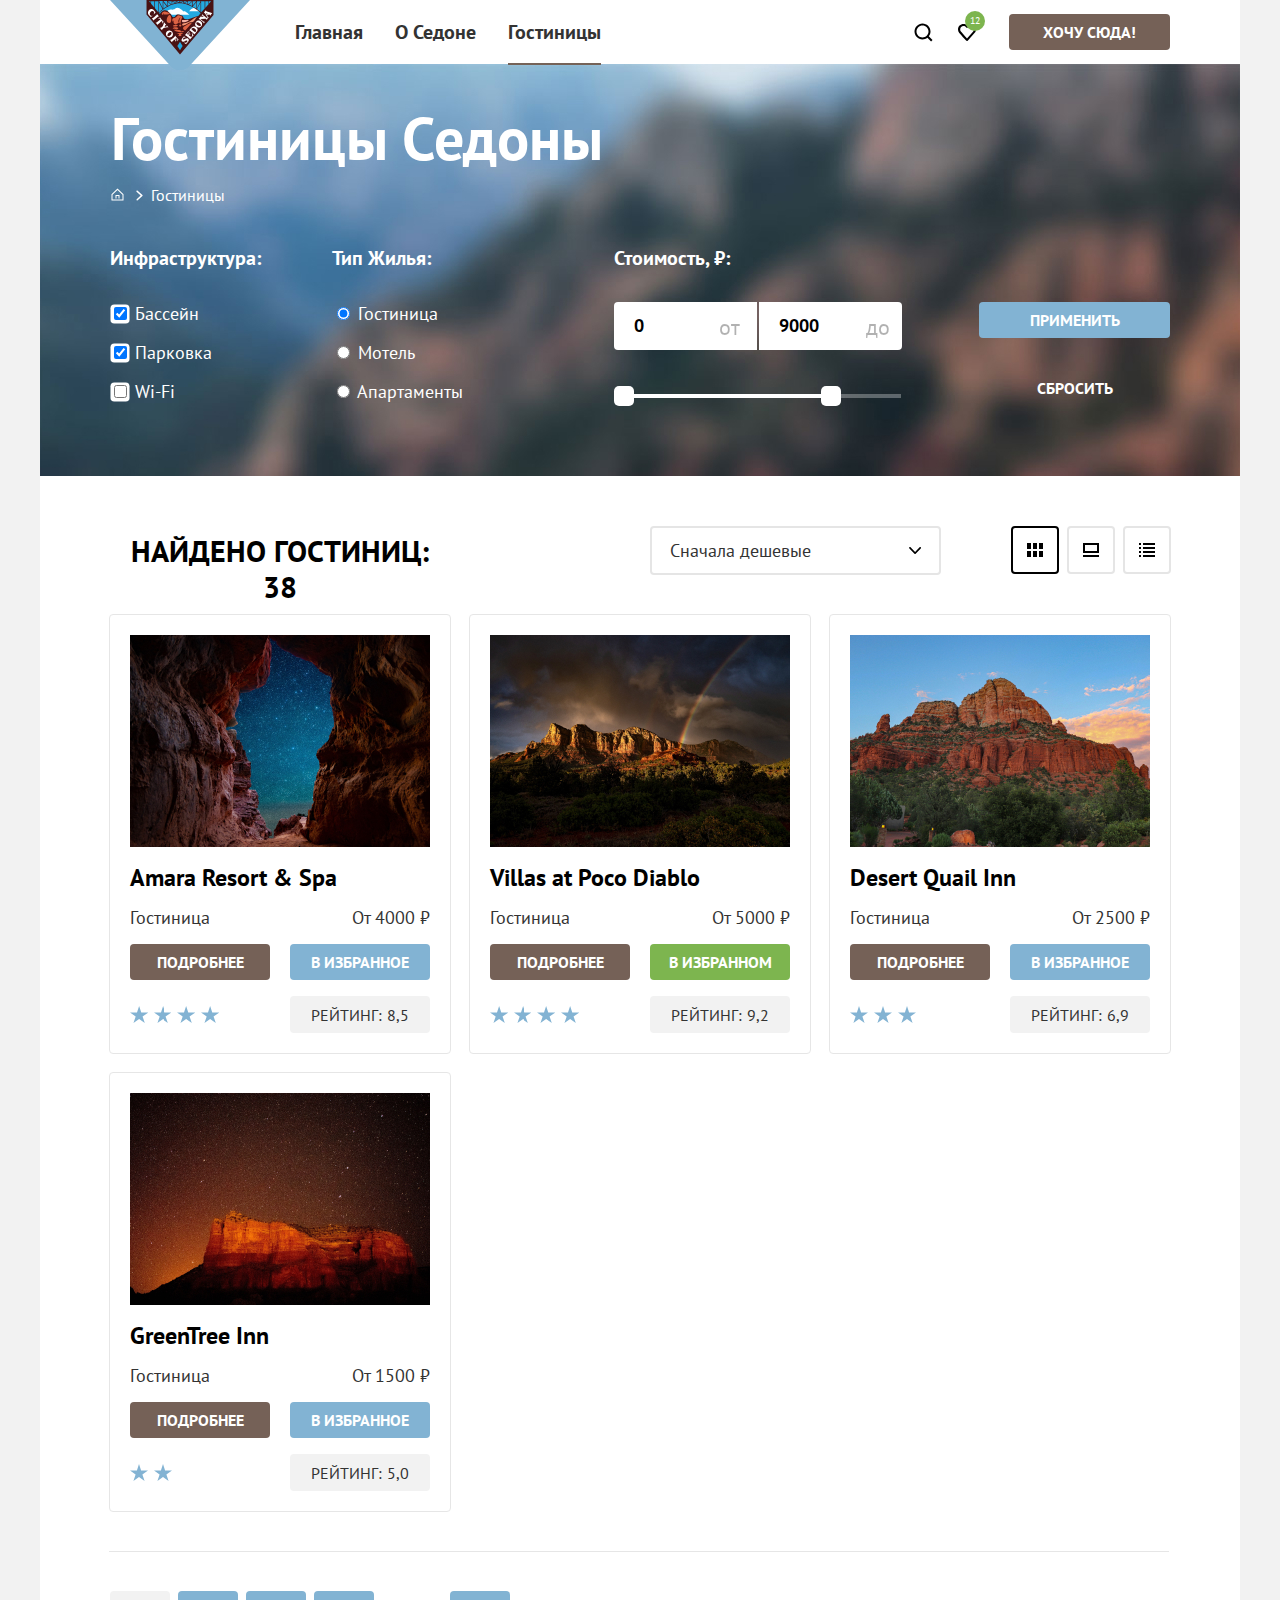
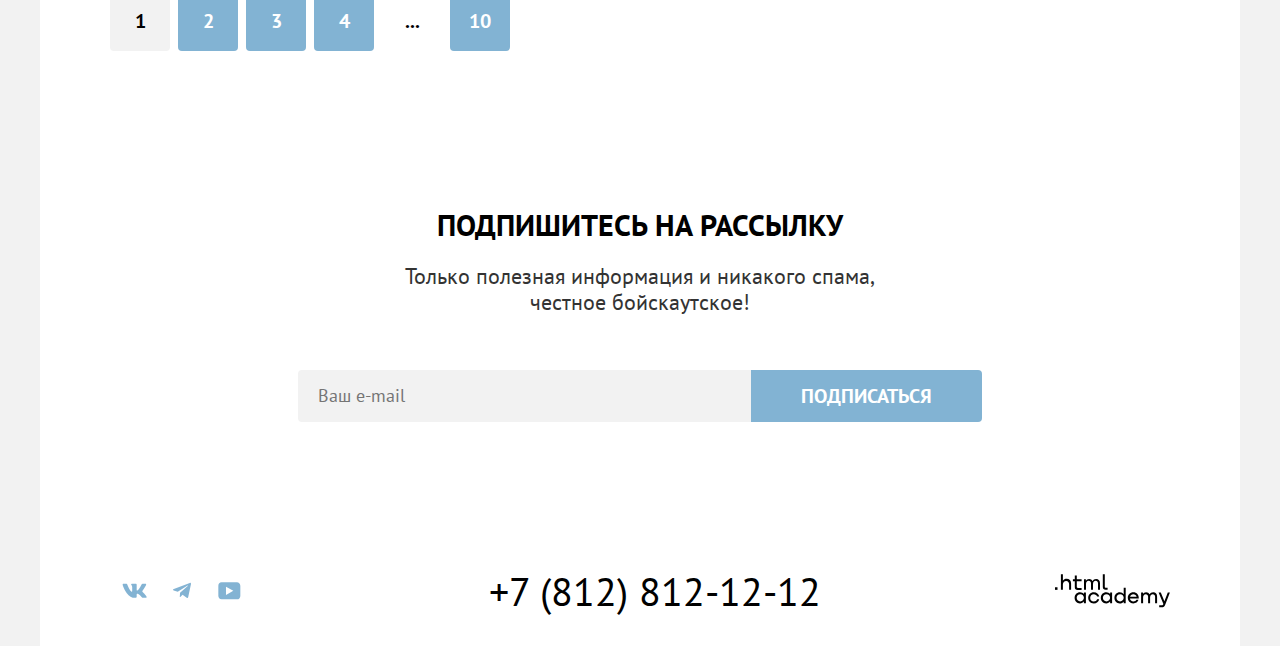
==== commit 5691e914: "Добавляет стили." ====
--- a/catalog.html
+++ b/catalog.html
@@ -1,10 +1,12 @@
 <!DOCTYPE html>
 <html lang="ru">
+
   <head>
     <meta charset="utf-8">
     <title>Гостиницы Седоны</title>
-	<link rel="stylesheet" href="styles/styles.css">
+    <link rel="stylesheet" href="styles/styles.css">
   </head>
+
   <body>
     <header class="page-header" data-test="header"> <!--  data  -->
       <nav class="navigation">
@@ -13,13 +15,14 @@
         </a>
         <ul class="navigation-list">
           <li class="navigation-item">
-            <a class="navigation-link" href="index.html">Главная</a>  <!--  navigation-link-current  -->
+            <a class="navigation-link" href="index.html">Главная</a> <!--  navigation-link-current  -->
           </li>
           <li class="navigation-item">
             <a class="navigation-link" href="#">О Седоне</a>
           </li>
           <li class="navigation-item">
-            <a class="navigation-link navigation-link-current" href="catalog.html" aria-current="page">Гостиницы</a>
+            <a class="navigation-link navigation-link-current current-link-catalog" href="catalog.html"
+              aria-current="page">Гостиницы</a>
           </li>
         </ul>
         <ul class="navigation-user">
@@ -31,165 +34,194 @@
           <li class="navigation-user-item">
             <a class="navigation-user-link navigation-user-link-favorite" href="#">
               <span class="visually-hidden">Избранное</span>
-              <span class="notification-badge">12</span> <!-- notification-badge -->
-            </a>
-          </li>
-		  <li>
-			<a class="header-button" href="#">Хочу сюда</a>  <!-- Отдельно от списка, удобнее стилизовать-->
-		  </li>
+            </a>
+            <span class="notification-badge">12</span> <!-- notification-badge -->
+          </li>
+          <li>
+            <a class="header-button" href="#">Хочу сюда!</a> <!-- Отдельно от списка, удобнее стилизовать-->
+          </li>
         </ul>
       </nav>
-
     </header>
     <main class="main-inner" data-test="main">
-      
       <section class="filters" data-test="filter">
-	  <h1 class="inner-header-title">Гостиницы Седоны</h1>
-      <ol class="breadcrumbs"> <!-- header?-->
-        <li class="breadcrumbs-item">
-          <a class="breadcrumbs-link breadcrumbs-home-link" href="index.html">
-            <span class="visually-hidden">Главная</span>
-          </a>
-        </li>
-        <li class="breadcrumbs-item">
-          <a class="breadcrumbs-link" href="catalog.html" aria-current="page">Гостиницы</a>
-        </li>
-      </ol>
+        <h1 class="inner-header-title">Гостиницы Седоны</h1>
+        <ul class="breadcrumbs"> <!-- header?-->
+          <li class="breadcrumbs-item">
+            <a class="breadcrumbs-link breadcrumbs-home-link" href="index.html">
+              <span class="visually-hidden">Главная</span>
+            </a>
+          </li>
+          <li class="breadcrumbs-item">
+            <a class="breadcrumbs-link breadcrumbs-navigation-link" href="catalog.html"
+              aria-current="page">Гостиницы</a>
+          </li>
+        </ul>
         <h2 class="visually-hidden">Фильтры</h2>
         <form class="catalog-filter" action="https://echo.htmlacademy.ru/" method="get">
-          <fieldset class="catalog-filter-group">
+          <fieldset class="catalog-filter-checkbox">
             <legend class="catalog-filter-title">Инфраструктура:</legend>
             <ul class="catalog-filter-list">
               <li class="catalog-filter-item">
-                <label class="control">
+                <label class="control-checked control-focus">
                   <input class="control-input" type="checkbox" name="pool" checked>
                   Бассейн
                 </label>
               </li>
               <li class="catalog-filter-item">
-                <label class="control">
+                <label class="control-checked control-focus">
                   <input class="control-input" type="checkbox" name="parking" checked>
                   Парковка
                 </label>
               </li>
               <li class="catalog-filter-item">
-                <label class="control">
+                <label class="control-check control-focus">
                   <input class="control-input" type="checkbox" name="wifi">
                   Wi-Fi
                 </label>
               </li>
             </ul>
           </fieldset>
-          <fieldset class="catalog-filter-group">
+          <fieldset class="catalog-filter-radio">
             <legend class="catalog-filter-title">Тип жилья:</legend>
             <ul class="catalog-filter-list">
               <li class="catalog-filter-item">
-                <label class="control">
+                <label class="control control-focus">
                   <input class="control-input" type="radio" name="housing-type" value="hotel" checked>
                   Гостиница
                 </label>
               </li>
               <li class="catalog-filter-item">
-                <label class="control">
+                <label class="control control-focus">
                   <input class="control-input" type="radio" name="housing-type" value="motel">
                   Мотель
                 </label>
               </li>
               <li class="catalog-filter-item">
-                <label class="control">
+                <label class="control control-focus">
                   <input class="control-input" type="radio" name="housing-type" value="apartaments">
                   Апартаменты
                 </label>
               </li>
             </ul>
           </fieldset>
-          <fieldset class="catalog-filter-group">
-            <legend class="catalog-filter-title">Стоимость, ₽:</legend>
-            <label class="filter-range-control">От <input type="number" name="min-interval" value="0"></label>
-            <label class="filter-range-control">До <input type="number" name="max-interval" value="9000"></label>
-            <button class="filter-range-handle min" type="button">
-              <span class="visually-hidden">Управление нижней границей стоимости</span>
-            </button>
-            <button class="range-toggle toggle-max" type="button">
-              <span class="visually-hidden">Управление верхней границей стоимости</span>
-            </button>
+          <fieldset class="catalog-filter-price">
+            <legend class="catalog-filter-title">Стоимость, <span>₽:</span></legend>
+              <div class="catalog-inputs">
+                <input class="catalog-min catalog-focus" type="text" name="max-sum" value="0">
+                <input class="catalog-max catalog-focus" type="text" name="min-sum" value="9000">
+                <span class="from-to">от</span>
+                <span class="before-to">до</span>
+              </div>
+              <div class="range-scale">
+                <div class="range-bar" style="left: 0; width: 226px;">
+                  <button class="range-toggle toggle-min" type="button">
+                    <span class="visually-hidden">Изменить минимальную цену.</span>
+                  </button>
+                  <button class="range-toggle toggle-max" type="button">
+                    <span class="visually-hidden">Изменить максимальную цену.</span>
+                  </button>
+                </div>
+              </div>
+          </fieldset>
+
+
+
+
+          <div class="catalog-buttons">
             <button class="catalog-filter-submit" type="submit">Применить</button>
             <button class="catalog-filter-reset" type="reset">Сбросить</button>
-          </fieldset>
+          </div>
         </form>
       </section>
       <section class="catalog-products" data-test="catalog">
-        <h2 class="catalog-products-title">Найдено гостиниц: <span>38</span></h2>
-        <select class="select-control" aria-label="Сортировка">
-          <option value="popular">Сначала популярные</option>
-          <option value="cheap" selected>Сначала дешёвые</option>
-          <option value="expensive">Сначала дорогие</option>
-        </select>
-        <ul class="view-buttons">
-          <li class="view-button-item">
-            <a class="view-button-tile" href="catalog.html?view=tile">
-              <span class="visually-hidden">Показать плиткой</span>
-            </a>
-          </li>
-          <li class="view-button-item">
-            <a class="view-button-card" href="catalog.html?view=card">
-              <span class="visually-hidden">Показать карточками</span>
-            </a>
-          </li>
-          <li class="view-button-item">
-            <a class="view-button-list" href="catalog.html?view=list">
-              <span class="visually-hidden">Показать списком</span>
-            </a>
-          </li>
-        </ul>
+        <div class="catalog-products-flex">
+          <h2 class="catalog-products-title">Найдено гостиниц: <span>38</span></h2>
+          <select class="select-control" aria-label="Сортировка">
+            <option value="popular">Сначала популярные</option>
+            <option value="cheap" selected>Сначала дешевые</option>
+            <option value="expensive">Сначала дорогие</option>
+          </select>
+          <div class="view-buttons">
+            <a href="catalog.html?view=card" class="view-buttons-item">
+              <span class="visually-hidden">Показать карточки</span>
+              <svg role="img" aria-label="Показать карточки" aria-hidden="true" focusable="false" xmlns="http://www.w3.org/2000/svg" width="16" height="14" fill="none">
+                <path fill="#000" d="M4 0H0v6h4V0Zm12 0h-4v6h4V0Zm-6 0H6v6h4V0ZM4 8H0v6h4V8Zm12 0h-4v6h4V8Zm-6 0H6v6h4V8Z"/>
+              </svg>
+            </a>
+            <a href="catalog.html?view=tile" class="view-buttons-item">
+              <span class="visually-hidden">Показать плитку</span>
+              <svg role="img" aria-label="Показать плитку" aria-hidden="true" focusable="false" xmlns="http://www.w3.org/2000/svg" width="16" height="14" fill="none">
+                <path fill="#000" d="M16 12H0v2h16v-2ZM14 2v6H2V2h12Zm2-2H0v10h16V0Z"/>
+              </svg>
+            </a>
+            <a href="catalog.html?view=list" class="view-buttons-item">
+              <span class="visually-hidden">Показать список</span>
+              <svg role="img" aria-label="Показать список" aria-hidden="true" focusable="false" xmlns="http://www.w3.org/2000/svg" width="16" height="14" fill="none">
+                <path fill="#000" d="M2 0H0v2h2V0Zm14 0H4v2h12V0ZM2 4H0v2h2V4Zm14 0H4v2h12V4ZM2 8H0v2h2V8Zm14 0H4v2h12V8ZM2 12H0v2h2v-2Zm14 0H4v2h12v-2Z"/>
+              </svg>
+            </a>
+          </div>
+        </div>
         <ul class="product-list">
           <li class="product-card">
             <a class="product-card-link" href="#">
-              <img class="product-card-image" src="images/hotel-1.jpg" width="300" height="212" alt="Вид на звездное небо из ущелья горы">
+              <img class="product-card-image" src="images/hotel-1.jpg" width="300" height="212"
+                alt="Вид на звездное небо из ущелья горы">
               <h3 class="product-card-title">Amara Resort & Spa</h3>
             </a>
-            <p class="product-card-type">Гостиница</p>
-            <p class="product-card-price">От 4000 ₽</p>
-            <a class="product-card-button" href="#">Подробнее</a>
-            <button class="add-favorite-button" type="button">В избранное</button>
-            <p class="product-card-stars product-card-stars-4"><span class="visually-hidden">4 звезды</span></p>
-            <p class="product-card-rating">Рейтинг: <span>8,5</span></p>
+            <div class="product-card-grid">
+              <p class="product-card-type">Гостиница</p>
+              <p class="product-card-price">От 4000 ₽</p>
+              <a class="product-card-button" href="#">Подробнее</a>
+              <button class="add-favorite-button" type="button">В избранное</button>
+              <p class="product-card-stars product-card-stars-4"><span class="visually-hidden">4 звезды</span></p>
+              <p class="product-card-rating">Рейтинг: <span class="product-card-rating-number">8,5</span></p>
+            </div>
           </li>
           <li class="product-card">
             <a class="product-card-link" href="#">
               <img class="product-card-image" src="images/hotel-2.jpg" width="300" height="212" alt="Радуга и горы">
               <h3 class="product-card-title">Villas at Poco Diablo</h3>
             </a>
-            <p class="product-card-type">Гостиница</p>
-            <p class="product-card-price">От 5000 ₽</p>
-            <a class="product-card-button" href="#">Подробнее</a>
-            <button class="favorite-button" type="button">В избранном</button>
-            <p class="product-card-stars product-card-stars-4"><span class="visually-hidden">4 звезды</span></p>
-            <p class="product-card-rating">Рейтинг: <span>9,2</span></p>
+            <div class="product-card-grid">
+              <p class="product-card-type">Гостиница</p>
+              <p class="product-card-price">От 5000 ₽</p>
+              <a class="product-card-button" href="#">Подробнее</a>
+              <button class="favorite-button" type="button">В избранном</button>
+              <p class="product-card-stars product-card-stars-4"><span class="visually-hidden">4 звезды</span></p>
+              <p class="product-card-rating">Рейтинг: <span class="product-card-rating-number">9,2</span></p>
+            </div>
           </li>
           <li class="product-card">
             <a class="product-card-link" href="#"> <!-- # -->
-              <img class="product-card-image" src="images/hotel-3.jpg" width="300" height="212" alt="Прекрасные горы на фоне неба">
+              <img class="product-card-image" src="images/hotel-3.jpg" width="300" height="212"
+                alt="Прекрасные горы на фоне неба">
               <h3 class="product-card-title">Desert Quail Inn</h3>
             </a>
-            <p class="product-card-type">Гостиница</p>
-            <p class="product-card-price">От 2500 ₽</p>
-            <a class="product-card-button" href="#">Подробнее</a>
-            <button class="add-favorite-button" type="button">В избранное</button>
-            <p class="product-card-stars product-card-stars-3"><span class="visually-hidden">3 звезды</span></p>
-            <p class="product-card-rating">Рейтинг: <span>6,9</span></p>
+            <div class="product-card-grid">
+              <p class="product-card-type">Гостиница</p>
+              <p class="product-card-price">От 2500 ₽</p>
+              <a class="product-card-button" href="#">Подробнее</a>
+              <button class="add-favorite-button" type="button">В избранное</button>
+              <p class="product-card-stars product-card-stars-3"><span class="visually-hidden">3 звезды</span></p>
+              <p class="product-card-rating">Рейтинг: <span class="product-card-rating-number">6,9</span></p>
+            </div>
           </li>
           <li class="product-card">
             <a class="product-card-link" href="#"> <!-- # -->
-              <img class="product-card-image" src="images/hotel-4.jpg" width="300" height="212" alt="Горы на фоне ночного звездного небы">
+              <img class="product-card-image" src="images/hotel-4.jpg" width="300" height="212"
+                alt="Горы на фоне ночного звездного небы">
               <h3 class="product-card-title">GreenTree Inn</h3>
             </a>
-            <p class="product-card-type">Гостиница</p>
-            <p class="product-card-price">От 1500 ₽</p>
-            <a class="product-card-button" href="#">Подробнее</a>
-            <button class="add-favorite-button" type="button">В избранное</button>
-            <p class="product-card-stars product-card-stars-2"><span class="visually-hidden">2 звезды</span></p>
-            <p class="product-card-rating">Рейтинг: <span>5,0</span></p>
+            <div class="product-card-grid">
+              <p class="product-card-type">Гостиница</p>
+              <p class="product-card-price">От 1500 ₽</p>
+              <a class="product-card-button" href="#">Подробнее</a>
+              <button class="add-favorite-button" type="button">В избранное</button>
+              <p class="product-card-stars product-card-stars-2"><span class="visually-hidden">2 звезды</span></p>
+              <p class="product-card-rating">Рейтинг: <span class="product-card-rating-number">5,0</span></p>
+            </div>
           </li>
         </ul>
         <ul class="pagination">
@@ -213,40 +245,43 @@
           </li>
         </ul>
       </section>
-      <section class="subscribe-catalog" data-test="subscribe"> <!-- data-test="subscribe" -->
-        <h2 class="subscribe-title">Подпишитесь на рассылку</h2>
-        <p>Только полезная информация и никакого спама, честное бойскаутское!</p>
-        <form class="subscribe-form" action="https://echo.htmlacademy.ru/" method="post">
-          <p class="subscribe-form-name">
-            <label class="visually-hidden" for="user-email">Ваш e-mail</label>
-            <input type="email" id="user-email" name="user-email" placeholder="Ваш e-mail" required>
-          </p>
-          <button class="subscribe-button" type="submit">Подписаться</button>
-        </form>
+      <section class="subscribe-d">
+        <div class="subscribe-block-d">
+          <h2 class="header-block-two-d">Подпишитесь на рассылку</h2>
+          <p class="description-block-d">Только полезная информация и никакого спама,<br> честное бойскаутское!</p>
+          <form class="subscribe-form-d" action="https://echo.htmlacademy.ru/" method="post">
+            <input class="subscribe-field-d" type="email" placeholder="Ваш e-mail" required>
+            <button class="subscribe-button-d" type="submit">Подписаться</button>
+          </form>
+        </div>
       </section>
     </main>
     <footer class="page-footer" data-test="footer"> <!-- data-test="footer" -->
       <ul class="footer-social-list">
         <li class="footer-social-item">
           <a class="footer-social-link vk" href="https://vk.com/htmlacademy">
+            <div class="footer-social-vk"></div>
             <span class="visually-hidden">ВКонтакте</span>
           </a>
         </li>
-        <li class="footer-social-item tg">
-          <a class="footer-social-link" href="https://t.me/htmlacademy">
+        <li class="footer-social-item">
+          <a class="footer-social-link tg" href="https://t.me/htmlacademy">
+            <div class="footer-social-tg"></div>
             <span class="visually-hidden">Телеграм</span>
           </a>
         </li>
         <li class="footer-social-item youtube">
-          <a class="footer-social-link" href="https://www.youtube.com/user/htmlacademyru">
+          <a class="footer-social-link " href="https://www.youtube.com/user/htmlacademyru">
+            <div class="footer-social-youtube"></div>
             <span class="visually-hidden">YouTube</span>
           </a>
         </li>
       </ul>
       <a class="footer-phone" href="tel:+78128121212">+7 (812) 812-12-12</a>
       <a class="copyright" href="https://htmlacademy.ru/">
-        <img class="htmlacademy-logo" src="images/htmlacademy.svg" width="115" height="33" alt="Лого HTMLacademy">
+        <span class="visually-hidden">Логотип HTML Academy</span>
       </a>
     </footer>
   </body>
+
 </html>
--- a/styles/styles.css
+++ b/styles/styles.css
@@ -1,648 +1,1783 @@
-@font-face {
-  font-family: "PT Sans";
-  font-style: normal;
-  font-weight: 400;
-  src: url("../fonts/ptsans-400.woff2") format("woff2");
-  font-display: swap;
-}
-
-@font-face {
-  font-family: "PT Sans";
-  font-style: normal;
-  font-weight: 700;
-  src: url("../fonts/ptsans-700.woff2") format("woff2");
-  font-display: swap;
-}
-
-.page-header {
-	height: 64px;
-	padding: 0;
-	margin: 0;
-	background-color: #ffffff;
-}
-
-body {
-	font-family: "PT Sans", sans-serif;
-	font-size: 22px;
-	line-height: 26px;
-	background-color: #f2f2f2; 
-	color: #333333;
-	width: 1200px;
-	margin: 0 auto;
-	padding: 0 40px;
-	min-height: 100%;
-	text-align: center;
-	flex-direction: column;
-}
- 
-
-a {
-	text-decoration: none;
-}
-
-.logo {
-  position: relative;
-  z-index: 1;
-  margin-right: 30px;
-  
-}
-
-.navigation-logo {
-	padding-left: 70px;
-	margin-right: 30px;
-}
-
-.navigation {
-  display: flex;
-  font-size: 20px;
-  line-height: 24px;
-  color: #000000;
-  font-weight: 700;
-   text-decoration: none;
-   text-transform: capitalize;
-   color: inherit;
-   
-   
-}
-
-.navigation-list {
-  display: flex;
-  flex-wrap: wrap;
-  align-items: center;
-  list-style-type: none;
-  margin: 0;
-  padding: 0;
- 
-}
-
-.navigation-user {
-  display: flex;
-  flex-wrap: wrap;
-  align-items: center;
-  margin: 0 0 0 auto;
-  list-style-type: none;
-  padding: 0;
-  padding-right: 70px;
-  
-}
-
-.navigation-list:last-child {
-  margin-left: auto;
-}
-
- .hero {
-	 background-color: #82B3D3;
-	 background-image: url(../images/index-background.jpg);
-	 background-position: center;
-	 background-repeat: no-repeat;
-	 background-size: 100% auto, cover;
-	 width: 1200px;
-	 height: 485px;
- }
-
-.hero-img {
-	padding-top: 51px;	
-	padding-bottom: 82px;
-}
-
-.lead {
-	font-size: 30px;
-	line-height: 36px;
-	color: #000000;
-	font-weight: 700;
-	text-transform: uppercase;
-	width: 620px;
-	height: 72px;
-	margin: 0 auto;
-	padding-top: 69px;
-	padding-bottom: 25px;
-}
-
-.lead-text {
-	margin: 0 auto;
-	margin-bottom: 90px;
-}
-
-.advantages {
-	background-color: #ffffff;
-	
-}
-
-.advantages-img {
-	width: 800px;
-	height: 385px;
-}
-
-.advantages-item {
-	background-color: rgba(131, 179, 211, 0.12);
-	display: flex;
-	height: 385px;
-}
-
-.advantages-item-cent {
-	
-	background-color: rgba(131, 179, 211, 0.2);
-	height: 385px;
-	width: 400px;
-	
-	
-}
-
-.advantages-item-wide {
-	background-color: #82B3D3;
-}
-
-.infrastructure-item-color {
-	background-color: rgba(131, 179, 211, 0.12);
-}
-.advantages-list {
-   
-    margin: 0;
-    padding: 0;	
-}
-
-.advantages-stolb {
-	width: 400px;
-
-}
-
-.advantages-stolb-text {
-	width: 60px;
-	
-}
-
-.advantages-stolb-row {
-	display: flex;
-    margin: 0;
-    padding: 0;
-}
-
-
-
- /*
- .visually-hidden {
-  position: absolute;
-  width: 1px;
-  height: 1px;
-  margin: -1px;
-  padding: 0;
-  border: 0;
-  clip: rect(0 0 0 0);
-  overflow: hidden;
-} */
-
-.visually-hidden {
-  display: none;
-} 
-
-.navigation-link {
-	text-decoration: none;
-	margin: 0;
-	padding: 20px 16px;
-	height: 24px;
-	
-}
-
-.navigation-user-item {
-	text-decoration: none;
-	margin: 0;
-	
-	
-}
-
-.navigation-user-link-search {
-	display: block;
-	background-image: url(../images/search.svg);
-	background-position: center;
-	background-repeat: no-repeat;
-	width: 20px;
-	height: 20px;
-    padding: 22px 12px; 
-}
-
-.navigation-user-link-favorite {
-
-	background-image: url(../images/favorite.svg);
-	background-position: center;
-	background-repeat: no-repeat;
-	
-    padding: 22px 12px;
-}
-
-.advantages-title {
-	
-	font-size: 24px;
-	line-height: 28px;
-	color: #000000;
-	font-weight: 700;
-	align-items: center;
-	text-transform: uppercase;
-	padding: 0;
-	margin: 0;
-	width: 175px;
-	
-}
-
-.advantages-description {
-	
-	font-size: 18px;
-	line-height: 21px;
-	color: #000000;
-	font-weight: 400;
-	align-items: center;
-	padding: 0;
-	margin: 0;
-	width: 230px;
-}
-
-.infrastructure-lead {
-	font-size: 30px;
-	line-height: 36px;
-	color: #000000;
-	font-weight: 700;
-	text-transform: uppercase;
-
-}
-
-.infrastructure-title {
-	font-size: 24px;
-	line-height: 28px;
-	color: #000000;
-	font-weight: 700;
-	text-transform: uppercase;
-	
-}
-
-.infrastructure-description {
-	font-size: 18px;
-	line-height: 21px;
-	color: #333333;
-	font-weight: 400;
-	
-}
-
-.search {
-	width: 592px;
-	height: 214px;
-	margin: 96px auto;
-	
-}
-.search-title {
-	font-size: 30px;
-	line-height: 36px;
-	color: #000000;
-	font-weight: 700;
-	text-transform: uppercase;
-	
-}
-
-.search-description {
-	font-size: 22px;
-	line-height: 26px;
-	color: #333333;
-	font-weight: 400;
-	
-}
-
-.search-button {
-	font-size: 20px;
-	line-height: 36px;
-	color: #ffffff;
-	font-weight: 700;
-	text-transform: uppercase;
-	background-color: #756157;
-	padding: 8px 50px;
-	
-}
-
-.subscribe {
-	 background-color: #82B3D3;
-	 background-image: url(../images/background-subscribe.jpg);
-	 background-position: center;
-	 background-repeat: no-repeat;
-	 background-size: 100% auto, cover;
-	 width: 1200px;
-	 height: 415px;
-	 
-	
- }
- 
- .subscribe-title {
-	 font-size: 30px;
-	line-height: 36px;
-	color: #ffffff;
-	font-weight: 700;
-	text-transform: uppercase;
-	padding-top: 96px;
- }
- 
- .subscribe p {
-	 font-size: 22px;
-	line-height: 26px;
-	color: #ffffff;
-	font-weight: 400;
-	width: 475px;
-	margin: 20px auto;
- }
- 
- .subscribe-button {
-	 font-size: 20px;
-	line-height: 36px;
-	color: #ffffff;
-	font-weight: 700;
-	text-transform: uppercase;
-	background-color: #82B3D3;
- }
- 
- .footer-phone {
-	font-size: 40px;
-	line-height: 40px;
-	color: #000000;
-	font-weight: 400;
- }
- 
- .subscribe-form-name {
-	position: relative;
-  margin: 0;
-  padding: 0;
-  display: flex;
-  
-  
- }
- 
-   .vk {
-	 background-image: url(../images/vk.svg);
-	 background-position: center;
-	 background-repeat: no-repeat;
- }
- 
-   .tg {
-	 background-image: url(../images/telegram.svg);
-	 background-position: center;
-	 background-repeat: no-repeat;
- }
- 
-  .youtube {
-	 background-image: url(../images/youtube.svg);
-	 background-position: center;
-	 background-repeat: no-repeat;
-	 
- }
- 
- .footer-social-list {
-	 list-style-type: none;
- }
- 
- 
- 
- 
- 
- .filters {
-	background-image: url(../images/background-filters.jpg);
-	background-position: center;
-	background-repeat: no-repeat; 
-	color: #ffffff;
-	background-size: cover;
- }
- 
- .catalog-filter-list {
- display: flex;
-  flex-wrap: wrap;
-  align-items: center;
-  list-style-type: none;
-  color: #ffffff;
-  }
-  
-  .inner-header-title {
-	font-size: 60px;
-	line-height: 78px;
-	color: #ffffff;
-	font-weight: 700;
-  }
-  
-  .breadcrumbs-home-link {
-	background-image: url(../images/home-breadcrumbs.svg);
-	background-position: center;
-	background-repeat: no-repeat;   
-	color: #ffffff;
-  }
-  
-  .breadcrumbs-link {
-	font-size: 16px;
-	line-height: 21px;
-	color: #ffffff; 
-	font-weight: 400;	
-  }
-  
-  .catalog-filter-title {
-	font-size: 20px;
-	line-height: 24px;
-	color: #ffffff; 
-	font-weight: 700;  
-  }
-  
-  .catalog-filter-list {
-	font-size: 18px;
-	line-height: 23px;
-	color: #ffffff; 
-	font-weight: 400;  
-  }
-  
-  .catalog-filter-submit {
-	font-size: 16px;
-	line-height: 20px;
-	color: #ffffff; 
-	font-weight: 700;  
-	text-align: center;
-	background-color: #82B3D3;
-	border: none;
-	border-radius: 4px;
-	padding: 8px 50px;
-	width: 191px;
-	height: 36px;
-	text-transform: uppercase;
-
-  }
-  
-  .catalog-filter-reset {
-	font-size: 16px;
-	line-height: 20px;
-	color: #ffffff; 
-	font-weight: 700;  
-	text-align: center;
-	background: none;
-	border: none;
-	border-radius: 4px;
-	padding: 8px 50px;
-	width: 191px;
-	height: 36px;
-	text-transform: uppercase;  
-  }
-  
-  .catalog-products-title {
-	font-size: 30px;
-	line-height: 36px;
-	text-transform: uppercase;  
-	font-weight: 700;   
-  }
-  
-  .select-control {
-	font-size: 18px;
-	line-height: 21px;  
-	font-weight: 400;  
-    color: #333333; 	
-  }
-  
-  .view-button-item {
-	border: 2px solid;
-	border-radius: 4px;
-	padding: 14px 12px;
-	width: 48px;
-	height: 48px;
-  }
-  
- .product-card-title {
-	font-size: 24px;
-	line-height: 28px;  
-	font-weight: 700;  
-    color: #000000; 	 
- }
- 
- .product-card-type {
-	font-size: 18px;
-	line-height: 21px;  
-	font-weight: 400;  
-    color: #333333; 
- }
- 
- .product-card-price {
-	font-size: 18px;
-	line-height: 21px;  
-	font-weight: 400;  
-    color: #333333;
-	text-align: right;
- }
- 
- .product-card-button {
-	font-size: 16px;
-	line-height: 20px;  
-	font-weight: 400;  
-    color: #ffffff;
-	text-transform: uppercase;
-    text-align: center;
-	border-radius: 4px;
-	padding: 8px 50px;
-	width: 140px;
-	height: 36px;
-	background-color: #756157;
- }
- 
- .add-favorite-button {
-	font-size: 16px;
-	line-height: 20px;  
-	font-weight: 400;  
-    color: #ffffff;
-	text-transform: uppercase;
-    text-align: center;
-	border-radius: 4px;
-	padding: 8px 20px;
-	width: 140px; /* !!!!!!!!!!!!!!!!!!!!!!!!!!!!!*/
-	height: 36px;
-	background-color: #82B3D3;
-	border: none;
-	font-family: "PT Sans", sans-serif;
- }
- 
- .favorite-button {
-	font-size: 16px;
-	line-height: 20px;  
-	font-weight: 400;  
-    color: #ffffff;
-	text-transform: uppercase;
-    text-align: center;
-	border-radius: 4px;
-	padding: 0;
-	width: 140px; /* !!!!!!!!!!!!!!!!!!!!!!!!!!!!!*/
-	height: 36px;
-	background-color: #7DB54F;
-	border: none;
-	font-family: "PT Sans", sans-serif;
- }
- 
- .product-card-rating {
-	font-size: 16px;
-	line-height: 20px;  
-	font-weight: 400;  
-    color: #333333;
-	text-transform: uppercase;
-    text-align: center;
-	padding: 0;
-	width: 140px; /* !!!!!!!!!!!!!!!!!!!!!!!!!!!!!*/
-	height: 36px;
-	background-color: #F2F2F2;
-	border: 2px solid;
-	border-radius: 4px;
-
-	 
- }
- 
- .pagination {
-	list-style-type: none;
-	display: flex; 
-	
- }
- 
- .pagination-link {
-	color: #ffffff;
-	
- }
- 
- .pagination-current, .pagination-text {
-	color: #000000; 
- }
- 
- .pagination-item-current {
-	background-color: #F2F2F2;
-	border-radius: 4px;
-	width: 60px;
-	height: 60px;
-	margin-right: 8px;
-	border: 2px solid; /*******************/
-  }
-  
- .pagination-item-text {
-	background-color: none;
-	border-radius: 4px;
-	width: 60px;
-	height: 60px;
-	margin-right: 8px;
- }
- 
- .pagination-item {
-	margin-right: 8px;
-	background-color: #82B3D3;
-	border: 4px;
-	width: 60px;
-	height: 60px;
-	color: #ffffff;
-	border-radius: 4px;
- }
- 
- .subscribe-catalog {
-	 background-color: #82B3D3;
-
-	 background-position: center;
-	 background-repeat: no-repeat;
-	 background-size: 100% auto, cover;
-	 width: 1200px;
-	 height: 415px;
- }
- 
- .subscribe-catalog p {
-	 font-size: 22px;
-	line-height: 26px;
-	color: #ffffff;
-	font-weight: 400;
-	width: 475px;
-	margin: 20px auto;
-	 +@font-face {
+  font-family: "PT Sans";
+  font-style: normal;
+  font-weight: 400;
+  src: url("../fonts/ptsans-400.woff2") format("woff2");
+  font-display: swap;
+}
+
+@font-face {
+  font-family: "PT Sans";
+  font-style: normal;
+  font-weight: 700;
+  src: url("../fonts/ptsans-700.woff2") format("woff2");
+  font-display: swap;
+}
+
+.page-header {
+  height: 64px;
+  padding: 0;
+  padding-left: 70px;
+  margin: 0;
+  background-color: #ffffff;
+}
+
+body {
+  font-family: "PT Sans", sans-serif;
+  font-size: 22px;
+  line-height: 26px;
+  background-color: #f2f2f2;
+  color: #333333;
+  width: 1200px;
+  margin: 0 auto;
+  padding: 0 40px;
+  min-height: 100%;
+  text-align: center;
+  flex-direction: column;
+}
+
+
+a {
+  text-decoration: none;
+}
+
+.navigation-item {
+  position: relative;
+}
+
+.current-link::after {
+  position: absolute;
+  content: "";
+  width: 68px;
+  top: 43px;
+  left: 16px;
+  right: 16px;
+  bottom: -1px;
+  height: 2px;
+  background: #756257;
+}
+
+.current-link-catalog::after {
+  position: absolute;
+  content: "";
+  width: 93px;
+  top: 43px;
+  left: 16px;
+  right: 16px;
+  bottom: -1px;
+  height: 2px;
+  background: #756257;
+}
+
+.logo {
+  position: relative;
+  z-index: 1;
+
+
+}
+
+.navigation-logo {
+  margin-right: 29px;
+}
+
+.navigation {
+  display: flex;
+  font-size: 20px;
+  line-height: 24px;
+  color: #000000;
+  font-weight: 700;
+  text-decoration: none;
+  text-transform: capitalize;
+  color: inherit;
+  height: 64px;
+}
+
+.navigation-list {
+  display: flex;
+  flex-wrap: wrap;
+  align-items: center;
+  list-style-type: none;
+  margin: 0;
+  padding: 0;
+
+}
+
+.navigation-user {
+  display: flex;
+  flex-wrap: wrap;
+  align-items: center;
+  margin: 0 0 0 auto;
+  list-style-type: none;
+  padding: 0;
+  padding-right: 70px;
+
+
+}
+
+.navigation-list:last-child {
+  margin-left: auto;
+}
+
+.header-button {
+  font-family: "PT Sans", sans-serif;
+  font-size: 16px;
+  line-height: 20px;
+  text-align: center;
+  text-transform: uppercase;
+  border-radius: 4px;
+  background-color: #756157;
+  font-weight: 700;
+  color: #fff;
+  padding: 8px 34px;
+  margin-bottom: -20px;
+  position: relative;
+  top: -1px;
+
+
+}
+
+.hero {
+  background-color: #82B3D3;
+  background-image: url(../images/index-background.jpg);
+  background-position: center;
+  background-repeat: no-repeat;
+  background-size: 100% auto, cover;
+  width: 1200px;
+  height: 485px;
+}
+
+.hero-img {
+  padding-top: 51px;
+  padding-bottom: 82px;
+}
+
+.lead {
+  font-size: 30px;
+  line-height: 36px;
+  color: #000000;
+  font-weight: 700;
+  text-transform: uppercase;
+  width: 620px;
+  height: 72px;
+  margin: 0 auto;
+  padding-top: 69px;
+  padding-bottom: 25px;
+}
+
+.lead-text {
+  margin: 0 auto;
+  margin-bottom: 90px;
+}
+
+.advantages {
+  background-color: #ffffff;
+
+}
+
+.advantages-img {
+  width: 800px;
+  height: 385px;
+}
+
+.advantages-item {
+  background-color: rgba(131, 179, 211, 0.12);
+  display: flex;
+  height: 385px;
+}
+
+.advantages-item-cent {
+
+  background-color: rgba(131, 179, 211, 0.2);
+  height: 385px;
+  width: 400px;
+
+
+}
+
+.advantages-item-wide {
+  background-color: #82B3D3;
+}
+
+.advantages-item-reverse {
+  flex-direction: row-reverse;
+}
+
+.infrastructure {
+  background-color: #FFFFFF;
+}
+
+.infrastructure-item-color {
+  background-color: rgba(131, 179, 211, 0.12);
+}
+
+.advantages-list {
+
+  margin: 0;
+  padding: 0;
+}
+
+.advantages-stolb {
+  width: 400px;
+  margin: auto;
+}
+
+.advantages-stolb-center {
+  margin-top: 114px;
+}
+
+.advantages-stolb-text {
+  width: 60px;
+
+}
+
+.advantages-stolb-row {
+  display: flex;
+  margin: 0;
+  padding: 0;
+}
+
+.advantages-stolb-cent {
+  background-color: rgba(131, 179, 211, 0.2);
+}
+
+
+/*
+ .visually-hidden {
+  position: absolute;
+  width: 1px;
+  height: 1px;
+  margin: -1px;
+  padding: 0;
+  border: 0;
+  clip: rect(0 0 0 0);
+  overflow: hidden;
+} */
+
+.visually-hidden {
+  display: none;
+}
+
+.navigation-link {
+  font-family: "PT Sans", sans-serif;
+  text-decoration: none;
+  padding: 20px 16px;
+  line-height: 24px;
+  font-weight: 700;
+  font-size: 20px;
+  text-transform: capitalize;
+  color: inherit;
+  margin: 0;
+}
+
+.navigation-user-item {
+  text-decoration: none;
+  margin: 0;
+position: relative;
+
+}
+
+.navigation-user-link-search {
+  display: block;
+  mask-image: url(../images/search.svg);
+  mask-position: center;
+  mask-repeat: no-repeat;
+  width: 20px;
+  height: 20px;
+  padding: 22px 12px;
+  margin-right: 10px;
+  background-color: #000000;
+}
+
+.navigation-link {
+  font-family: "PT Sans", sans-serif;
+  text-transform: capitalize;
+  color: inherit;
+}
+
+.navigation-user-link-favorite {
+  mask-image: url(../images/favorite.svg);
+  mask-position: center;
+  mask-repeat: no-repeat;
+  padding: 22px 12px;
+  display: block;
+  margin-bottom: 0;
+  margin-right: 30px;
+
+  background-color: #000000;
+
+}
+
+.notification-badge {
+  position: absolute;
+  top: 1px;
+  right: 24px;
+  width: 20px;
+  min-height: 20px;
+  display: flex;
+  align-items: center;
+  justify-content: center;
+  font-weight: 400;
+  font-size: 10px;
+  color: #fff;
+  line-height: 10px;
+  background-color: #7db54f;
+  border-radius: 10px;
+}
+
+.advantages-title {
+  font-weight: 700;
+  font-size: 24px;
+  line-height: 28px;
+  text-transform: uppercase;
+  margin: 0;
+  position: relative;
+  margin-bottom: 30px;
+  padding-bottom: 30px;
+  color: #000000;
+
+}
+
+.advantages-title::after {
+  content: "";
+  position: absolute;
+  width: 60px;
+  height: 2px;
+  background-color: rgba(0, 0, 0, 0.3);
+  bottom: -1px;
+  left: 170px;
+}
+
+.advantages-title-img::after {
+  content: "";
+  position: absolute;
+  width: 60px;
+  height: 2px;
+  background-color: rgba(255, 255, 255, 0.3);
+  bottom: -1px;
+  left: 170px;
+}
+
+
+
+
+.advantages-description {
+
+  font-size: 18px;
+  line-height: 21px;
+  color: #000000;
+  font-weight: 400;
+  align-items: center;
+  padding: 0;
+  margin: 0 auto;
+  margin-top: 31px;
+  width: 230px;
+}
+
+.advantages-item-cent {
+  width: 400px;
+  padding: auto;
+}
+
+.advantages-color {
+  color: #ffffff;
+}
+
+/*
+.advantages-item-flex {
+  display: flex;
+  justify-content: center;
+  align-items: center;
+}*/
+
+
+.infrastructure-lead {
+  font-size: 30px;
+  line-height: 36px;
+  color: #000000;
+  font-weight: 700;
+  text-transform: uppercase;
+  width: 505px;
+  margin-top: 0;
+  padding-top: 64px;
+  margin-left: auto;
+  margin-right: auto;
+  margin-bottom: 19px;
+}
+
+
+.infrastructure-lead + p {
+  margin-bottom: 64px;
+  margin-top: 20px;
+}
+
+.infrastructure-list {
+  display: flex;
+  list-style-type: none;
+  margin: 0;
+  padding: 0;
+}
+
+.infrastructure-picture-home {
+  background-image: url(../images/home.svg);
+  width: 75px;
+  height: 72px;
+}
+
+
+.infrastructure-picture-food {
+  background-image: url(../images/food.svg);
+  width: 75px;
+  height: 72px;
+
+}
+
+.infrastructure-picture {
+  padding: 0;
+  margin: 0 auto;
+  margin-bottom: 31px;
+}
+
+.infrastructure-picture-gift {
+  background-image: url(../images/gift.svg);
+  width: 75px;
+  height: 75px;
+  position: relative;
+  top: -2px;
+  margin-bottom: 28px;
+
+
+}
+
+.infrastructure-item-flex {
+  padding: 81px 85px;
+  width: 230px;
+  height: 223px;
+}
+
+.infrastructure-title {
+  font-size: 24px;
+  line-height: 28px;
+  color: #000000;
+  font-weight: 700;
+  text-transform: uppercase;
+  padding: 0;
+  margin: 0;
+  margin-bottom: 29px;
+
+}
+
+.infrastructure-description {
+  font-size: 18px;
+  line-height: 21px;
+  color: #333333;
+  font-weight: 400;
+  margin: 0;
+  padding: 0;
+  text-align: center;
+}
+
+.search {
+  margin: 0;
+  padding: 0;
+  background-color: #ffffff;
+  padding-bottom: 96px;
+
+}
+
+.search-title {
+  font-size: 30px;
+  line-height: 36px;
+  color: #000000;
+  font-weight: 700;
+  text-transform: uppercase;
+  margin: 0;
+  padding: 0;
+  padding-top: 96px;
+  margin-bottom: 20px;
+
+}
+
+.search-description {
+  font-size: 22px;
+  line-height: 26px;
+  color: #333333;
+  font-weight: 400;
+  padding: 0;
+  margin: 0;
+  margin-bottom: 54px;
+
+}
+
+.search-button {
+  font-family: "PT Sans", sans-serif;
+  font-size: 20px;
+  line-height: 36px;
+  color: #ffffff;
+  font-weight: 700;
+  text-transform: uppercase;
+  background-color: #756157;
+  padding: 8px 50px;
+  margin: 0;
+  text-decoration: none;
+  border: none;
+  border-radius: 4px;
+  padding: 8px 50px;
+  width: 376px;
+  height: 52px;
+
+}
+
+.subscribe {
+  background-color: #82B3D3;
+  background-image: url(../images/background-subscribe.jpg);
+  background-position: center;
+  background-repeat: no-repeat;
+  background-size: 100% auto, cover;
+  width: 1200px;
+  height: 415px;
+  margin: 0;
+  padding: 0;
+
+
+}
+
+.subscribe-title {
+  font-size: 30px;
+  line-height: 36px;
+  color: #ffffff;
+  font-weight: 700;
+  text-transform: uppercase;
+  margin: 0;
+  padding: 0;
+  padding-top: 96px;
+  margin-bottom: 20px;
+}
+
+.subscribe p {
+  font-family: "PT Sans", sans-serif;
+  font-size: 22px;
+  line-height: 26px;
+  color: #ffffff;
+  font-weight: 400;
+  width: 475px;
+  margin: 0 auto;
+  margin-bottom: 55px;
+}
+
+.subscribe-button {
+  font-family: "PT Sans", sans-serif;
+  font-size: 20px;
+  line-height: 36px;
+  color: #ffffff;
+  font-weight: 700;
+  text-transform: uppercase;
+  background-color: #82B3D3;
+  border: none;
+  border-radius: 0 4px 4px 0;
+  padding: 8px 50px;
+  width: 232px;
+  height: 52px
+}
+
+.page-footer {
+  display: flex;
+  background-color: #ffffff;
+  height: 50px;
+  width: 1060px;
+  padding: 40px 70px 30px 70px;
+  justify-content: space-between;
+  align-items: center;
+}
+
+.footer-social-vk {
+  mask-image: url(../images/vk.svg);
+  mask-position: center;
+  mask-repeat: no-repeat;
+  width: 24px;
+  height: 14px;
+  padding: 13px 12px;
+  background-color: #83B3D3;
+}
+
+.footer-social-tg {
+  mask-image: url(../images/telegram.svg);
+  mask-position: center;
+  mask-repeat: no-repeat;
+  width: 17px;
+  height: 16px;
+  padding: 11px 15px;
+  background-color: #83B3D3;
+}
+
+.footer-social-youtube {
+  mask-image: url(../images/youtube.svg);
+  mask-position: center;
+  mask-repeat: no-repeat;
+  width: 22px;
+  height: 17px;
+  padding: 12px 13px;
+  background-color: #83B3D3;
+}
+
+.footer-phone {
+  font-family: "PT Sans", sans-serif;
+  font-size: 40px;
+  line-height: 40px;
+  color: #000000;
+  font-weight: 400;
+  position: relative;
+  left: 1px;
+}
+
+.copyright {
+  display: block;
+  mask-image: url("../images/htmlacademy.svg");
+  mask-repeat: no-repeat;
+  mask-position: center;
+  width: 115px;
+  height: 34px;
+  background-color: #000000;
+
+}
+
+
+
+
+.subscribe-form {
+  display: flex;
+  width: 684px;
+  margin: 0 auto;
+}
+
+.subscribe-form-email {
+  font-family: "PT Sans", sans-serif;
+  font-size: 18px;
+  line-height: 24px;
+  font-weight: 400;
+  border-radius: 4px 0 0 4px;
+  padding: 12px 20px;
+  border: none;
+  height: 52px;
+  box-sizing: border-box;
+  width: 452px;
+  border-radius: 4px 0 0 4px;
+  padding: 12px 20px;
+  width: 452px;
+  height: 52px;
+}
+
+.footer-social-list {
+  list-style-type: none;
+  display: flex;
+  width: 142px;
+  padding: 0;
+}
+
+.copyright {
+  height: 34px;
+}
+
+
+
+.filters {
+  background-image: url(../images/background-filters.jpg);
+  background-position: center;
+  background-repeat: no-repeat;
+  color: #ffffff;
+  background-size: cover;
+  margin-bottom: 0;
+}
+
+.inner-header-title {
+  text-transform: capitalize;
+  font-size: 60px;
+  line-height: 78px;
+  color: #ffffff;
+  font-weight: 700;
+  margin: 0;
+  margin-bottom: 8px;
+  padding-top: 35px;
+  padding-left: 71px;
+  text-align: left;
+}
+
+.breadcrumbs-item {
+  position: relative;
+  height: 21px;
+}
+
+.breadcrumbs-home-link {
+  background-image: url(../images/home-breadcrumbs.svg);
+  width: 15px;
+  background-repeat: no-repeat;
+  background-size: 13px 13px;
+  background-position: center;
+  display: block;
+  padding-bottom: 19px;
+
+
+}
+
+
+.control-checked {
+  background-image: url(../images/checkboxlike.svg);
+  background-size: 20px 20px;
+  background-repeat: no-repeat;
+  background-position: left 0 center;
+
+}
+
+.control-check {
+  background-image: url(../images/checkbox.svg);
+  background-size: 20px 20px;
+  background-repeat: no-repeat;
+  background-position: left 0 center;
+}
+
+
+.breadcrumbs-navigation-link {
+  background-image: url("../images/arrow.svg");
+  background-repeat: no-repeat;
+  background-size: 11px 11px;
+  background-position: right 106px center;
+  font-weight: 400;
+  font-size: 16px;
+  line-height: 21px;
+  display: block;
+  padding: 0 26px;
+  color: #ffffff;
+}
+
+
+.catalog-filter-list {
+  list-style: none;
+  margin: 0;
+  padding: 0;
+}
+
+
+.catalog-filter-price {
+  border: none;
+  margin: 0;
+  padding: 0;
+  width: 288px;
+}
+
+.catalog-filter-title {
+  font-size: 20px;
+  line-height: 24px;
+  font-weight: 700;
+  margin-bottom: 32px;
+  padding: 0;
+  text-transform: capitalize;
+  text-align: left;
+}
+
+.catalog-inputs {
+  display: flex;
+  margin: 0 0 44px;
+
+  padding: 0;
+}
+
+.catalog-min {
+  display: inline-block;
+  border: none;
+  width: 103px;
+  margin: 0;
+  padding: 12px 20px;
+  font-family: PT Sans;
+  font-size: 18px;
+  font-style: normal;
+  font-weight: 700;
+  line-height: 24px;
+  border-radius: 4px 0 0 4px;
+}
+
+.catalog-max {
+  display: inline-block;
+  border: none;
+  width: 103px;
+  margin: 0 2px;
+  padding: 12px 20px;
+  font-family: PT Sans;
+  font-size: 18px;
+  font-style: normal;
+  font-weight: 700;
+  line-height: 24px;
+  border-radius: 0 4px 4px 0;
+}
+
+.from-to {
+  position: relative;
+  right: 185px;
+  top: 13px;
+  color: #000000;
+  opacity: 30%;
+  line-height: 24px;
+}
+
+.before-to {
+  position: relative;
+  right: 59px;
+  top: 13px;
+  color: #000000;
+  opacity: 30%;
+  line-height: 24px;
+}
+
+.range-scale {
+  position: relative;
+  height: 4px;
+  background-color: rgba(255, 255, 255, 0.3);
+  width: 287px;
+}
+
+.range-bar {
+  position: absolute;
+  height: 4px;
+  background-color: #ffffff;
+}
+
+.range-toggle {
+  position: absolute;
+  width: 20px;
+  height: 20px;
+  border-radius: 5px;
+  background-color: #ffffff;
+  border: none;
+  cursor: pointer;
+}
+
+.toggle-min {
+  left: 0;
+  top: -8px;
+}
+
+.toggle-max {
+  right: -1px;
+  top: -8px;
+}
+
+.catalog-filter-submit {
+  font-family: "PT Sans", sans-serif;
+  font-size: 16px;
+  line-height: 20px;
+  color: #ffffff;
+  font-weight: 700;
+  text-align: center;
+  background-color: #82B3D3;
+  border: none;
+  border-radius: 4px;
+  padding: 8px 50px;
+  width: 191px;
+  height: 36px;
+  text-transform: uppercase;
+  margin-bottom: 32px;
+}
+
+.catalog-filter-reset {
+  font-family: "PT Sans", sans-serif;
+  font-size: 16px;
+  line-height: 20px;
+  color: #ffffff;
+  font-weight: 700;
+  text-align: center;
+  background: none;
+  border: none;
+  border-radius: 4px;
+  padding: 8px 50px;
+  width: 191px;
+  height: 36px;
+  text-transform: uppercase;
+  margin-bottom: 78px;
+}
+
+.catalog-products-title {
+  font-family: "PT Sans", sans-serif;
+  font-size: 30px;
+  line-height: 36px;
+  color: #000000;
+  text-transform: uppercase;
+  font-weight: 700;
+  height: 49px;
+  margin: 0;
+  padding-top: 7px;
+}
+
+.select-control {
+  font-family: "PT Sans", sans-serif;
+  font-family: inherit;
+  width: 292px;
+  min-height: 49px;
+  font-weight: 400;
+  font-size: 18px;
+  line-height: 21px;
+  color: #333333;
+  padding: 12px 19px;
+  padding-left: 18px;
+  border: 2px solid #e5e5e5;
+  border-radius: 4px;
+  background-color: #ffffff;
+  appearance: none;
+  background-image: url("../images/arrow-down.svg");
+  background-repeat: no-repeat;
+  background-position: right 18px center;
+  padding-right: 20px;
+  margin-left: 200px;
+
+}
+
+
+.view-button-item {
+  border: 2px solid;
+  border-radius: 4px;
+  padding: 14px 12px;
+  width: 48px;
+  height: 48px;
+  margin-right: 8px;
+
+  display: flex;
+  justify-content: center;
+  align-items: center;
+  width: 48px;
+  height: 48px;
+  box-sizing: border-box;
+  border-radius: 4px;
+  border: 2px solid #000;
+}
+
+.view-button-item-list {
+  margin-right: 0;
+  border: 2px solid #e5e5e5;
+}
+
+.view-button-item-card {
+  border: 2px solid #e5e5e5;
+}
+
+
+
+.product-card-type {
+  font-size: 18px;
+  line-height: 21px;
+  font-weight: 400;
+  color: #333333;
+  text-align: left;
+  margin: 0;
+}
+
+.product-card-price {
+  font-size: 18px;
+  line-height: 21px;
+  font-weight: 400;
+  color: #333333;
+  text-align: right;
+}
+
+.product-card-button {
+  font-family: "PT Sans", sans-serif;
+  display: flex;
+  justify-content: center;
+  align-items: center;
+  font-size: 16px;
+  line-height: 20px;
+  font-weight: 700;
+  color: #ffffff;
+  text-transform: uppercase;
+  border-radius: 4px;
+  padding: 8px 26px;
+  background-color: #756157;
+}
+
+.add-favorite-button {
+  font-family: "PT Sans", sans-serif;
+  display: flex;
+  justify-content: center;
+  align-items: center;
+  font-size: 16px;
+  line-height: 20px;
+  font-weight: 700;
+  color: #ffffff;
+  text-transform: uppercase;
+  border-radius: 4px;
+  padding: 8px 20px;
+  background-color: #82B3D3;
+  border: none;
+  text-align: right;
+}
+
+.favorite-button {
+  font-family: "PT Sans", sans-serif;
+  font-size: 16px;
+  line-height: 20px;
+  font-weight: 700;
+  color: #ffffff;
+  text-transform: uppercase;
+  text-align: center;
+  border-radius: 4px;
+  padding: 8px 18px;
+  background-color: #7DB54F;
+  border: none;
+}
+
+.product-card-rating {
+  font-family: "PT Sans", sans-serif;
+  display: flex;
+  justify-content: center;
+  align-items: center;
+  font-size: 16px;
+  line-height: 20px;
+  font-weight: 400;
+  color: #333333;
+  text-transform: uppercase;
+  text-align: center;
+
+  margin: 0;
+  width: 140px;
+  height: 37px;
+  background-color: #F2F2F2;
+  border-radius: 4px;
+}
+
+.product-card-stars {
+  background-image: url("../images/star.svg");
+  background-repeat: space no-repeat;
+  background-size: 18px 17px;
+  background-position: center;
+  margin: 0;
+}
+
+.product-card-stars-1 {
+  width: 35px;
+}
+
+.product-card-stars-2 {
+  width: 42px;
+}
+
+.product-card-stars-3 {
+  width: 66px;
+}
+
+.product-card-stars-4 {
+  width: 89px;
+}
+
+.product-card-stars-5 {
+  width: 105px;
+}
+
+.product-card-rating-number {
+  padding-left: 5px;
+}
+
+.pagination {
+  list-style-type: none;
+  display: flex;
+  margin: 0;
+  margin-top: 79px;
+  margin-left: 70px;
+  padding: 0;
+  padding-bottom: 62px;
+
+}
+
+.pagination-link {
+  color: #ffffff;
+  display: block;
+  padding: 12px 10px;
+  text-align: center;
+  text-decoration: none;
+
+  border-radius: 4px;
+  font-style: normal;
+  font-weight: 700;
+  font-size: 20px;
+  line-height: 36px;
+
+}
+
+.pagination-current,
+.pagination-text {
+  color: #000000;
+  border: none;
+
+}
+
+.pagination-item-current {
+  background-color: #F2F2F2;
+  border-radius: 4px;
+  width: 60px;
+  height: 60px;
+  margin-right: 8px;
+
+
+  /*******************/
+}
+
+.pagination-item-text {
+  background-color: transparent;
+  border-radius: 4px;
+  width: 60px;
+  height: 60px;
+  margin-right: 8px;
+  color: #000000;
+  text-decoration: none;
+  font-style: normal;
+  font-weight: 700;
+  font-size: 20px;
+  line-height: 36px;
+  display: block;
+  padding: 12px 0;
+  text-align: center;
+
+}
+
+.pagination-item {
+  margin-right: 8px;
+  background-color: #82B3D3;
+  border: 4px;
+  width: 60px;
+  height: 60px;
+  color: #ffffff;
+  border-radius: 4px;
+
+}
+
+.subscribe-catalog {
+  background-color: #82B3D3;
+
+  background-position: center;
+  background-repeat: no-repeat;
+  background-size: 100% auto, cover;
+  width: 1200px;
+  height: 415px;
+}
+
+.subscribe-catalog p {
+  font-size: 22px;
+  line-height: 26px;
+  color: #ffffff;
+  font-weight: 400;
+  width: 475px;
+  margin: 20px auto;
+}
+
+.filters {
+  width: 1200px;
+  height: 412px;
+}
+
+.breadcrumbs {
+  list-style-type: none;
+  padding: 0;
+  margin: 0;
+  display: flex;
+  flex-wrap: wrap;
+  align-items: center;
+  margin-bottom: 40px;
+  margin-left: 70px;
+}
+
+.catalog-filter {
+  display: flex;
+  flex-wrap: wrap;
+  height: 160px;
+  margin-left: 70px;
+  margin-bottom: 120px;
+}
+
+.catalog-filter-checkbox {
+  border: none;
+  margin: 0 71px 0 0;
+  padding: 0;
+  text-align: left;
+}
+.catalog-filter-radio {
+  border: none;
+  margin: 0 151px 0 0;
+  padding: 0;
+  text-align: left;
+}
+
+.catalog-buttons {
+  display: flex;
+  flex-direction: column;
+  margin: 56px 70px 0 auto;
+  padding: 0;
+  width: 191px;
+  height: 104px;
+  text-align: center;
+}
+
+
+.catalog-filter-item {
+  font-family: "PT Sans", sans-serif;
+  font-size: 18px;
+  line-height: 23px;
+  font-weight: 400;
+  display: flex;
+  margin-bottom: 16px;
+  height: 23px;
+}
+
+.catalog-products {
+  background-color: #ffffff;
+  padding-top: 50px;
+  margin-top: 0;
+}
+
+.catalog-products-flex {
+  display: flex;
+  margin: 0;
+  padding: 0;
+  height: 49px;
+  margin-bottom: 39px;
+  width: 1060px;
+  height: 49px;
+  margin-left: 71px;
+  margin-right: 71px;
+}
+
+.view-buttons {
+  display: flex;
+  margin-left: 70px;
+}
+
+.view-buttons-item {
+  display: flex;
+  justify-content: center;
+  align-items: center;
+  width: 48px;
+  height: 48px;
+  box-sizing: border-box;
+  border-radius: 4px;
+  border: 2px solid #000;
+}
+
+.view-buttons-item:not(:last-child) {
+  margin-right: 8px;
+}
+
+.view-buttons-item:not(:first-child) {
+  border: 2px solid #e5e5e5;
+}
+
+.product-list {
+  position: relative;
+  display: grid;
+  width: 1060px;
+  grid-template-columns: 1fr 1fr 1fr;
+  gap: 18px;
+  margin-left: 69px;
+  margin-right: 69px;
+  padding: 0;
+  list-style-type: none;
+
+}
+
+.product-list::after {
+  content: "";
+  position: absolute;
+  width: 100%;
+  height: 1px;
+  background-color: #e6e6e6;
+  bottom: -40px;
+}
+
+.view-card {
+  background-image: url(../images/table.svg);
+  background-position: center;
+  background-repeat: no-repeat;
+  padding: 17px 16px;
+}
+
+.view-tile {
+  background-image: url(../images/slideshow.svg);
+  background-position: center;
+  background-repeat: no-repeat;
+  padding: 17px 16px;
+}
+
+.view-list {
+  background-image: url(../images/list.svg);
+  background-position: center;
+  background-repeat: no-repeat;
+  padding: 17px 16px;
+}
+
+.product-card {
+
+  display: flex;
+  flex-direction: column;
+  justify-content: space-between;
+  border: 1px solid #e6e6e6;
+  border-radius: 4px;
+  padding: 20px;
+  padding-bottom: 21px;
+  height: 397px;
+}
+
+.product-card-image {
+  margin-bottom: 13px;
+}
+
+.product-card-title {
+  font-family: "PT Sans", sans-serif;
+  font-size: 24px;
+  font-weight: 700;
+  color: #000000;
+  margin: 0;
+  margin-bottom: 16px;
+  padding: 0;
+  text-align: left;
+}
+
+.product-card-grid {
+
+  display: grid;
+  grid-template-columns: repeat(2, 140px);
+  gap: 16px 20PX;
+  padding: 0;
+  margin: 0;
+  list-style-type: none;
+
+}
+
+.product-card-price {
+  text-align: right;
+  margin: 0;
+}
+
+.subscribe-d {
+  padding: 70px 258px 104px;
+  text-align: center;
+  background-color: #ffffff;
+}
+
+.header-block-two-d {
+  font-family: "PT Sans", sans-serif;
+  text-transform: uppercase;
+  font-size: 30px;
+  line-height: 36px;
+  color: #000000;
+  font-weight: 700;
+  text-transform: uppercase;
+  margin: 0;
+  padding: 0;
+}
+
+.subscribe-block-d {
+  font-family: "PT Sans", sans-serif;
+  font-size: 22px;
+  line-height: 26px;
+  color: #333333;
+  font-weight: 400;
+  display: flex;
+  flex-direction: column;
+  align-items: center;
+
+}
+
+.subscribe-field-d {
+  font-family: "PT Sans", sans-serif;
+  font-style: normal;
+  font-weight: 400;
+  font-size: 18px;
+  line-height: 24px;
+  color: #000000;
+  padding: 12px 20px;
+  width: 452px;
+  max-height: 52px;
+  background-color: #f2f2f2;
+  border-radius: 4px 0 0 4px;
+  border: none;
+}
+
+.subscribe-form-d {
+  display: flex;
+  width: 684px;
+}
+
+.subscribe-d .description-block-d {
+  margin-top: 20px;
+  margin-bottom: 55px;
+}
+
+.subscribe-button-d {
+  text-align: center;
+  font-family: PT Sans;
+  font-size: 20px;
+  font-style: normal;
+  font-weight: 700;
+  width: 232px;
+  text-decoration: none;
+  text-transform: uppercase;
+  line-height: 36px;
+  padding: 8px 50px;
+  color: #fff;
+  background-color: #82B3D3;
+  border-radius: 0 4px 4px 0;
+  margin: 0;
+  border: none;
+}
+
+
+
+
+
+/* active*/
+
+
+
+
+.navigation-link:hover,
+.navigation-link:focus {
+  color: #756157;
+}
+
+.navigation-link:active {
+  color: rgba(117, 97, 87, 0.3);
+}
+
+.navigation-user-link-search:hover,
+.navigation-user-link-search:focus {
+  background-color: #756157;
+}
+
+.navigation-user-link-search:active {
+  background-color: rgba(117, 97, 87, 0.3);
+}
+
+
+.navigation-user-link-favorite:hover,
+.navigation-user-link-favorite:focus {
+  background-color: #756157;
+}
+
+.navigation-user-link-favorite:active {
+  background-color: rgba(117, 97, 87, 0.3);
+}
+
+
+
+
+.header-button:hover,
+.header-button:focus {
+  background-color: #615048;
+}
+
+.header-button:active {
+  color: rgba(255, 255, 255, 0.3);
+}
+.header-button:disabled {
+  background-color: #e5e5e5;
+}
+
+
+.search-button:hover,
+.search-button:focus {
+  background-color: #615048;
+}
+
+.search-button:active {
+  color: rgba(255, 255, 255, 0.3);
+}
+
+.subscribe-button:hover,
+.subscribe-button:focus {
+  background-color: #68a2ca;
+}
+
+.subscribe-button:active {
+  color: rgba(255, 255, 255, 0.3);
+}
+
+
+.footer-phone:hover,
+.footer-phone:focus {
+  color: #756157;
+}
+
+.footer-phone:active {
+  color: rgba(117, 97, 87, 0.3);
+}
+
+
+.copyright:hover,
+.copyright:focus {
+  background-color: #756157;
+}
+
+.copyright:active {
+  background-color: rgba(117, 97, 87, 0.3);
+}
+
+
+
+
+
+
+
+
+
+
+
+.breadcrumbs-link:hover {
+  color: rgba(255, 255, 255, 0.6);
+}
+
+.breadcrumbs-link:focus {
+  color: #fff;
+}
+
+.breadcrumbs-link:active {
+  color: rgba(255, 255, 255, 0.3);
+}
+
+
+
+
+.control-focus:hover {
+  color: rgba(255, 255, 255, 0.6);
+}
+
+.control-focus:active {
+  color: rgba(255, 255, 255, 0.3);
+}
+
+
+
+
+.catalog-filter-submit:hover,
+.catalog-filter-submit:focus {
+  background-color: #68a2ca;
+}
+
+.catalog-filter-submit:active {
+  background-color: #82b3d3;
+  color: rgba(255, 255, 255, 0.3);
+}
+
+.catalog-filter-submit:disabled {
+  background-color: #e5e5e5;
+}
+
+
+
+.catalog-filter-reset:hover {
+  color: rgba(255, 255, 255, 0.6);
+}
+
+.catalog-filter-reset:focus {
+  outline: 3px solid #83b3d3;
+  border-radius: 4px;
+}
+
+.catalog-filter-reset:active {
+  color: rgba(255, 255, 255, 0.3);
+  outline: none;
+}
+
+.catalog-filter-reset:disabled {
+  color: rgba(255, 255, 255, 0.1);
+}
+
+
+
+
+.catalog-focus:hover {
+  background-color: #e6e6e6;
+}
+
+.catalog-focus:focus {
+  outline: 3px solid #83b3d3;
+}
+
+
+
+
+
+
+.range-toggle:hover {
+  box-shadow: 0 4px 10px 0 rgba(0, 0, 0, 0.25);
+}
+
+.range-toggle:focus {
+  outline: 3px solid #83b3d3;
+  box-shadow: 0 4px 10px 0 rgba(0, 0, 0, 0.25);
+}
+
+.range-toggle:active {
+  outline: 2px solid #83b3d3;
+  box-shadow: 0 7px 15px 0 rgba(0, 0, 0, 0.4);
+}
+
+
+.select-control:hover {
+  border: 2px solid #68a2ca;
+}
+
+.select-control:focus {
+  outline: 2px solid #68a2ca;
+  border: none;
+}
+
+.select-control:disabled {
+  border: 2px solid rgba(0, 0, 0, 0.3);
+}
+
+.select-control:disabled + .select-control-arrow {
+  fill: rgba(0, 0, 0, 0.3);
+}
+
+
+
+
+.view-button-focus:hover {
+  border: 2px solid #000;
+}
+
+.view-button-focus:focus {
+  outline: 2px solid #68a2ca;
+  border: none;
+}
+
+.view-button-focus:active {
+  border: 2px solid #000000;
+}
+
+
+
+
+
+
+
+.product-card-button:hover,
+.product-card-button:focus {
+  background-color: #615048;
+}
+
+.product-card-button:active {
+  color: rgba(255, 255, 255, 0.3);
+}
+
+
+
+.add-favorite-button:hover,
+.add-favorite-button:focus {
+  background-color: #68a2ca;
+}
+
+.add-favorite-button:active {
+  color: rgba(255, 255, 255, 0.3);
+}
+
+
+
+.favorite-button:hover {
+  background-color: #6c9e42;
+}
+
+.favorite-button:active {
+  color: rgba(255, 255, 255, 0.3);
+}
+
+
+
+
+
+
+
+.pagination-link:hover:not(.pagination-current) {
+  background-color: #68a2ca;
+}
+
+.pagination-item:nth-last-child(2) .pagination-link:hover:not(.pagination-current) {
+  color: #fff;
+}
+
+.pagination-link:focus:not(.pagination-current) {
+  background-color: #68a2ca;
+  border: none;
+}
+
+.pagination-item:nth-last-child(2) .pagination-link:focus:not(.pagination-current) {
+  color: #fff;
+}
+
+.pagination-link:active:not(.pagination-current),
+.pagination-item:nth-last-child(2) .pagination-link:active:not(.pagination-current) {
+  background-color: #82b3d3;
+  color: rgba(255, 255, 255, 0.3);
+}
+
+
+
+.subscribe-form-email:hover {
+  background: #e6e6e6;
+}
+
+.subscribe-form-email:focus + .subscribe-email {
+  opacity: 0;
+}
+
+.subscribe-form-email:focus {
+  outline: 3px solid #83b3d3;
+}
+
+
+
+
+
+.subscribe-field-d:hover {
+  background: #e6e6e6;
+}
+
+.subscribe-field-d:focus + .subscribe-email {
+  opacity: 0;
+}
+
+.subscribe-field-d:focus {
+  outline: 3px solid #83b3d3;
+}
+
+
+.subscribe-button-d:hover,
+.subscribe-button-d:focus {
+  background-color: #68a2ca;
+}
+
+.subscribe-button-d:active {
+  color: rgba(255, 255, 255, 0.3);
+}
+
+
+.footer-social-youtube:hover,
+.footer-social-youtube:focus,
+.footer-social-tg:hover,
+.footer-social-tg:focus,
+.footer-social-vk:hover,
+.footer-social-vk:focus {
+  background-color: #68a2ca;
+}
+
+.footer-social-youtube:active,
+.footer-social-tg:active,
+.footer-social-vk:active {
+  background-color: rgba(104, 162, 202, 0.3);
+}
+
+.view-buttons-item:hover {
+  border: 2px solid #000;
+}
+
+.view-buttons-item:focus {
+  outline: 2px solid #68a2ca;
+  border: none;
+}
+
+.view-buttons-item:active {
+  border: 2px solid #000;
+}
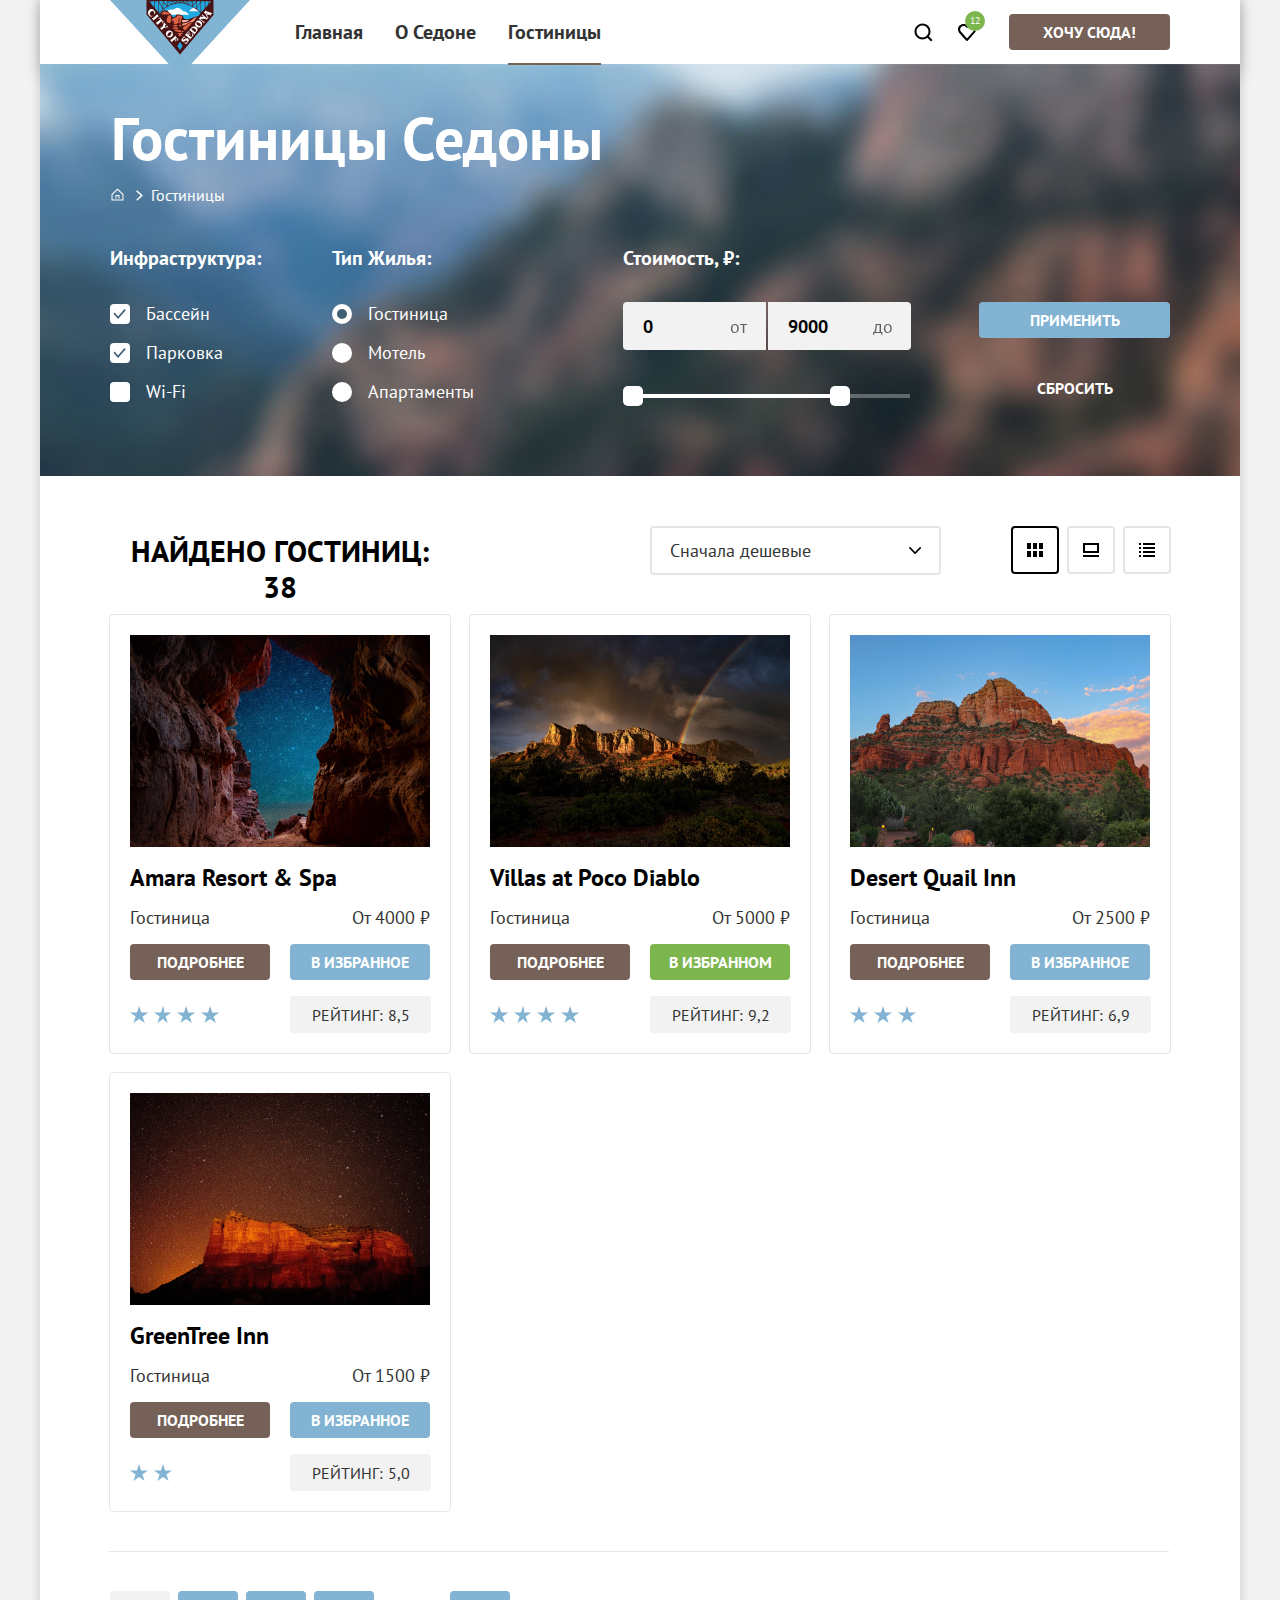
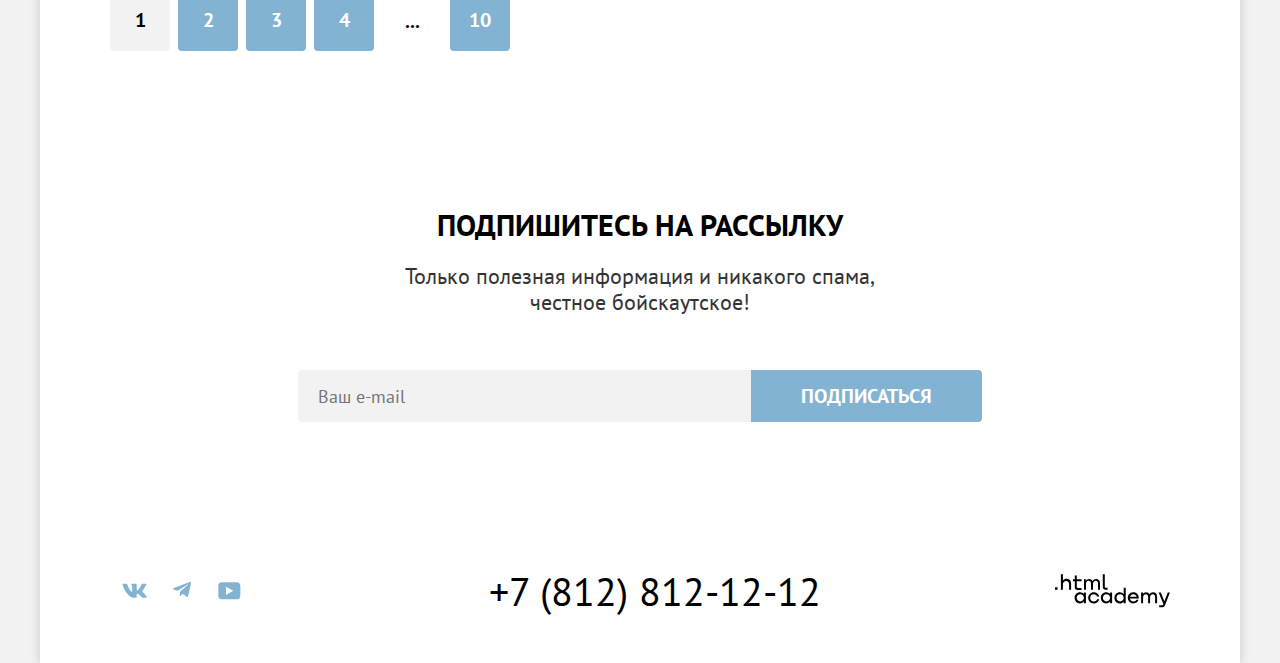
==== commit 707cfd42: "Завершает стилизацию главной страницы и каталога" ====
--- a/catalog.html
+++ b/catalog.html
@@ -3,110 +3,136 @@
 
   <head>
     <meta charset="utf-8">
+    <link rel="icon" sizes="32x32" href="favicon.ico">
     <title>Гостиницы Седоны</title>
     <link rel="stylesheet" href="styles/styles.css">
+    <meta name="viewport" content="width=device-width, initial-scale=1">
   </head>
-
   <body>
-    <header class="page-header" data-test="header"> <!--  data  -->
-      <nav class="navigation">
-        <a class="navigation-logo" href="index.html">
-          <img class="page-header-logo" src="images/logo.svg" width="140" height="70" alt="Логотип Седона">
-        </a>
-        <ul class="navigation-list">
-          <li class="navigation-item">
-            <a class="navigation-link" href="index.html">Главная</a> <!--  navigation-link-current  -->
-          </li>
-          <li class="navigation-item">
-            <a class="navigation-link" href="#">О Седоне</a>
-          </li>
-          <li class="navigation-item">
-            <a class="navigation-link navigation-link-current current-link-catalog" href="catalog.html"
-              aria-current="page">Гостиницы</a>
-          </li>
-        </ul>
-        <ul class="navigation-user">
-          <li class="navigation-user-item">
-            <a class="navigation-user-link navigation-user-link-search" href="#">
-              <span class="visually-hidden">Поиск</span>
-            </a>
-          </li>
-          <li class="navigation-user-item">
-            <a class="navigation-user-link navigation-user-link-favorite" href="#">
-              <span class="visually-hidden">Избранное</span>
-            </a>
-            <span class="notification-badge">12</span> <!-- notification-badge -->
-          </li>
-          <li>
-            <a class="header-button" href="#">Хочу сюда!</a> <!-- Отдельно от списка, удобнее стилизовать-->
-          </li>
-        </ul>
-      </nav>
-    </header>
-    <main class="main-inner" data-test="main">
-      <section class="filters" data-test="filter">
-        <h1 class="inner-header-title">Гостиницы Седоны</h1>
-        <ul class="breadcrumbs"> <!-- header?-->
-          <li class="breadcrumbs-item">
-            <a class="breadcrumbs-link breadcrumbs-home-link" href="index.html">
-              <span class="visually-hidden">Главная</span>
-            </a>
-          </li>
-          <li class="breadcrumbs-item">
-            <a class="breadcrumbs-link breadcrumbs-navigation-link" href="catalog.html"
-              aria-current="page">Гостиницы</a>
-          </li>
-        </ul>
-        <h2 class="visually-hidden">Фильтры</h2>
-        <form class="catalog-filter" action="https://echo.htmlacademy.ru/" method="get">
-          <fieldset class="catalog-filter-checkbox">
-            <legend class="catalog-filter-title">Инфраструктура:</legend>
-            <ul class="catalog-filter-list">
-              <li class="catalog-filter-item">
-                <label class="control-checked control-focus">
-                  <input class="control-input" type="checkbox" name="pool" checked>
-                  Бассейн
-                </label>
-              </li>
-              <li class="catalog-filter-item">
-                <label class="control-checked control-focus">
-                  <input class="control-input" type="checkbox" name="parking" checked>
-                  Парковка
-                </label>
-              </li>
-              <li class="catalog-filter-item">
-                <label class="control-check control-focus">
-                  <input class="control-input" type="checkbox" name="wifi">
-                  Wi-Fi
-                </label>
-              </li>
-            </ul>
-          </fieldset>
-          <fieldset class="catalog-filter-radio">
-            <legend class="catalog-filter-title">Тип жилья:</legend>
-            <ul class="catalog-filter-list">
-              <li class="catalog-filter-item">
-                <label class="control control-focus">
-                  <input class="control-input" type="radio" name="housing-type" value="hotel" checked>
-                  Гостиница
-                </label>
-              </li>
-              <li class="catalog-filter-item">
-                <label class="control control-focus">
-                  <input class="control-input" type="radio" name="housing-type" value="motel">
-                  Мотель
-                </label>
-              </li>
-              <li class="catalog-filter-item">
-                <label class="control control-focus">
-                  <input class="control-input" type="radio" name="housing-type" value="apartaments">
-                  Апартаменты
-                </label>
-              </li>
-            </ul>
-          </fieldset>
-          <fieldset class="catalog-filter-price">
-            <legend class="catalog-filter-title">Стоимость, <span>₽:</span></legend>
+    <div class="body-list">
+      <header class="page-header" data-test="header"> <!--  data  -->
+        <nav class="navigation">
+          <a class="navigation-logo" href="index.html">
+            <img class="page-header-logo" src="images/logo.svg" width="140" height="70" alt="Логотип Седона">
+          </a>
+          <ul class="navigation-list">
+            <li class="navigation-item">
+              <a class="navigation-link" href="index.html">Главная</a> <!--  navigation-link-current  -->
+            </li>
+            <li class="navigation-item">
+              <a class="navigation-link" href="#">О Седоне</a>
+            </li>
+            <li class="navigation-item">
+              <a class="navigation-link navigation-link-current current-link-catalog" href="catalog.html"
+                aria-current="page">Гостиницы</a>
+            </li>
+          </ul>
+          <ul class="navigation-user">
+            <li class="navigation-user-item">
+              <a class="navigation-user-link navigation-user-link-search" href="#">
+                <span class="visually-hidden">Поиск</span>
+              </a>
+            </li>
+            <li class="navigation-user-item">
+              <a class="navigation-user-link navigation-user-link-favorite" href="#">
+                <span class="visually-hidden">Избранное</span>
+              </a>
+              <span class="notification-badge">12</span> <!-- notification-badge -->
+            </li>
+            <li>
+              <a class="header-button" href="#">Хочу сюда!</a> <!-- Отдельно от списка, удобнее стилизовать-->
+            </li>
+          </ul>
+        </nav>
+      </header>
+      <main class="main-inner" data-test="main">
+        <section class="filters" data-test="filter">
+          <h1 class="inner-header-title">Гостиницы Седоны</h1>
+          <ul class="breadcrumbs"> <!-- header?-->
+            <li class="breadcrumbs-item">
+              <a class="breadcrumbs-link breadcrumbs-home-link" href="index.html">
+                <span class="visually-hidden">Главная</span>
+              </a>
+            </li>
+            <li class="breadcrumbs-item">
+              <a class="breadcrumbs-link breadcrumbs-navigation-link" href="catalog.html"
+                aria-current="page">Гостиницы</a>
+            </li>
+          </ul>
+          <h2 class="visually-hidden">Фильтры</h2>
+          <form class="catalog-filter" action="https://echo.htmlacademy.ru/" method="get">
+            <div class="filter-house-type">
+              <fieldset class="housing-filter-group housing-filter-group-1">
+                <legend class="housing-filter-title catalog-filter-title">Инфраструктура:</legend>
+                <ul class="housing-filter-list">
+                  <li class="housing-filter-item">
+                    <label class="control">
+                      <input class="control-input visually-hidden" type="checkbox" name="pool" checked>
+                      <span class="control-mark">
+                        <svg xmlns="http://www.w3.org/2000/svg" width="13" height="11" fill="none"
+                          class="control-mark-tick">
+                          <path fill="#3F5E72" d="M11 .5 4.5 7.9 1.1 4 0 5.2l4.5 5.2 7.7-8.6L11 .5Z" />
+                        </svg>
+                      </span>
+                      <span class="control-label">Бассейн</span>
+                    </label>
+                  </li>
+                  <li class="housing-filter-item">
+                    <label class="control">
+                      <input class="control-input visually-hidden" type="checkbox" name="parking" checked>
+                      <span class="control-mark">
+                        <svg xmlns="http://www.w3.org/2000/svg" width="13" height="11" fill="none"
+                          class="control-mark-tick">
+                          <path fill="#3F5E72" d="M11 .5 4.5 7.9 1.1 4 0 5.2l4.5 5.2 7.7-8.6L11 .5Z" />
+                        </svg>
+                      </span>
+                      <span class="control-label">Парковка</span>
+                    </label>
+                  </li>
+                  <li class="housing-filter-item">
+                    <label class="control">
+                      <input class="control-input visually-hidden" type="checkbox" name="wifi">
+                      <span class="control-mark">
+                        <svg xmlns="http://www.w3.org/2000/svg" width="13" height="11" fill="none"
+                          class="control-mark-tick">
+                          <path fill="#3F5E72" d="M11 .5 4.5 7.9 1.1 4 0 5.2l4.5 5.2 7.7-8.6L11 .5Z" />
+                        </svg>
+                      </span>
+                      <span class="control-label">Wi-Fi</span>
+                    </label>
+                  </li>
+                </ul>
+              </fieldset>
+              <fieldset class="housing-filter-group housing-filter-group-2">
+                <legend class="housing-filter-title catalog-filter-title">Тип жилья:</legend>
+                <ul class="housing-filter-list">
+                  <li class="housing-filter-item">
+                    <label class="control">
+                      <input class="control-input visually-hidden" type="radio" name="housing-type" value="hotel"
+                        checked>
+                      <span class="control-mark"></span>
+                      <span class="control-label">Гостиница</span>
+                    </label>
+                  </li>
+                  <li class="housing-filter-item">
+                    <label class="control">
+                      <input class="control-input visually-hidden" type="radio" value="motel" name="housing-type">
+                      <span class="control-mark"></span>
+                      <span class="control-label">Мотель</span>
+                    </label>
+                  </li>
+                  <li class="housing-filter-item">
+                    <label class="control">
+                      <input class="control-input visually-hidden" type="radio" value="apartments" name="housing-type">
+                      <span class="control-mark"></span>
+                      <span class="control-label">Апартаменты</span>
+                    </label>
+                  </li>
+                </ul>
+              </fieldset>
+            </div>
+            <fieldset class="catalog-filter-price">
+              <legend class="catalog-filter-title">Стоимость, <span>₽:</span></legend>
               <div class="catalog-inputs">
                 <input class="catalog-min catalog-focus" type="text" name="max-sum" value="0">
                 <input class="catalog-max catalog-focus" type="text" name="min-sum" value="9000">
@@ -123,165 +149,166 @@
                   </button>
                 </div>
               </div>
-          </fieldset>
-
-
-
-
-          <div class="catalog-buttons">
-            <button class="catalog-filter-submit" type="submit">Применить</button>
-            <button class="catalog-filter-reset" type="reset">Сбросить</button>
+            </fieldset>
+            <div class="catalog-buttons">
+              <button class="catalog-filter-submit" type="submit">Применить</button>
+              <button class="catalog-filter-reset" type="reset">Сбросить</button>
+            </div>
+          </form>
+        </section>
+        <section class="catalog-products" data-test="catalog">
+          <div class="catalog-products-flex">
+            <h2 class="catalog-products-title">Найдено гостиниц: <span>38</span></h2>
+            <select class="select-control" aria-label="Сортировка">
+              <option value="popular">Сначала популярные</option>
+              <option value="cheap" selected>Сначала дешевые</option>
+              <option value="expensive">Сначала дорогие</option>
+            </select>
+            <div class="view-buttons">
+              <a href="catalog.html?view=card" class="view-buttons-item">
+                <span class="visually-hidden">Показать карточки</span>
+                <svg role="img" aria-label="Показать карточки" aria-hidden="true" focusable="false"
+                  xmlns="http://www.w3.org/2000/svg" width="16" height="14" fill="none">
+                  <path fill="#000"
+                    d="M4 0H0v6h4V0Zm12 0h-4v6h4V0Zm-6 0H6v6h4V0ZM4 8H0v6h4V8Zm12 0h-4v6h4V8Zm-6 0H6v6h4V8Z" />
+                </svg>
+              </a>
+              <a href="catalog.html?view=tile" class="view-buttons-item">
+                <span class="visually-hidden">Показать плитку</span>
+                <svg role="img" aria-label="Показать плитку" aria-hidden="true" focusable="false"
+                  xmlns="http://www.w3.org/2000/svg" width="16" height="14" fill="none">
+                  <path fill="#000" d="M16 12H0v2h16v-2ZM14 2v6H2V2h12Zm2-2H0v10h16V0Z" />
+                </svg>
+              </a>
+              <a href="catalog.html?view=list" class="view-buttons-item">
+                <span class="visually-hidden">Показать список</span>
+                <svg role="img" aria-label="Показать список" aria-hidden="true" focusable="false"
+                  xmlns="http://www.w3.org/2000/svg" width="16" height="14" fill="none">
+                  <path fill="#000"
+                    d="M2 0H0v2h2V0Zm14 0H4v2h12V0ZM2 4H0v2h2V4Zm14 0H4v2h12V4ZM2 8H0v2h2V8Zm14 0H4v2h12V8ZM2 12H0v2h2v-2Zm14 0H4v2h12v-2Z" />
+                </svg>
+              </a>
+            </div>
           </div>
-        </form>
-      </section>
-      <section class="catalog-products" data-test="catalog">
-        <div class="catalog-products-flex">
-          <h2 class="catalog-products-title">Найдено гостиниц: <span>38</span></h2>
-          <select class="select-control" aria-label="Сортировка">
-            <option value="popular">Сначала популярные</option>
-            <option value="cheap" selected>Сначала дешевые</option>
-            <option value="expensive">Сначала дорогие</option>
-          </select>
-          <div class="view-buttons">
-            <a href="catalog.html?view=card" class="view-buttons-item">
-              <span class="visually-hidden">Показать карточки</span>
-              <svg role="img" aria-label="Показать карточки" aria-hidden="true" focusable="false" xmlns="http://www.w3.org/2000/svg" width="16" height="14" fill="none">
-                <path fill="#000" d="M4 0H0v6h4V0Zm12 0h-4v6h4V0Zm-6 0H6v6h4V0ZM4 8H0v6h4V8Zm12 0h-4v6h4V8Zm-6 0H6v6h4V8Z"/>
-              </svg>
+          <ul class="product-list">
+            <li class="product-card">
+              <a class="product-card-link" href="#">
+                <img class="product-card-image" src="images/hotel-1.jpg" width="300" height="212"
+                  alt="Вид на звездное небо из ущелья горы">
+                <h3 class="product-card-title">Amara Resort & Spa</h3>
+              </a>
+              <div class="product-card-grid">
+                <p class="product-card-type">Гостиница</p>
+                <p class="product-card-price">От 4000 ₽</p>
+                <a class="product-card-button" href="#">Подробнее</a>
+                <button class="add-favorite-button" type="button">В избранное</button>
+                <p class="product-card-stars product-card-stars-4"><span class="visually-hidden">4 звезды</span></p>
+                <p class="product-card-rating">Рейтинг: <span class="product-card-rating-number">8,5</span></p>
+              </div>
+            </li>
+            <li class="product-card">
+              <a class="product-card-link" href="#">
+                <img class="product-card-image" src="images/hotel-2.jpg" width="300" height="212" alt="Радуга и горы">
+                <h3 class="product-card-title">Villas at Poco Diablo</h3>
+              </a>
+              <div class="product-card-grid">
+                <p class="product-card-type">Гостиница</p>
+                <p class="product-card-price">От 5000 ₽</p>
+                <a class="product-card-button" href="#">Подробнее</a>
+                <button class="favorite-button" type="button">В избранном</button>
+                <p class="product-card-stars product-card-stars-4"><span class="visually-hidden">4 звезды</span></p>
+                <p class="product-card-rating">Рейтинг: <span class="product-card-rating-number">9,2</span></p>
+              </div>
+            </li>
+            <li class="product-card">
+              <a class="product-card-link" href="#"> <!-- # -->
+                <img class="product-card-image" src="images/hotel-3.jpg" width="300" height="212"
+                  alt="Прекрасные горы на фоне неба">
+                <h3 class="product-card-title">Desert Quail Inn</h3>
+              </a>
+              <div class="product-card-grid">
+                <p class="product-card-type">Гостиница</p>
+                <p class="product-card-price">От 2500 ₽</p>
+                <a class="product-card-button" href="#">Подробнее</a>
+                <button class="add-favorite-button" type="button">В избранное</button>
+                <p class="product-card-stars product-card-stars-3"><span class="visually-hidden">3 звезды</span></p>
+                <p class="product-card-rating">Рейтинг: <span class="product-card-rating-number">6,9</span></p>
+              </div>
+            </li>
+            <li class="product-card">
+              <a class="product-card-link" href="#"> <!-- # -->
+                <img class="product-card-image" src="images/hotel-4.jpg" width="300" height="212"
+                  alt="Горы на фоне ночного звездного небы">
+                <h3 class="product-card-title">GreenTree Inn</h3>
+              </a>
+              <div class="product-card-grid">
+                <p class="product-card-type">Гостиница</p>
+                <p class="product-card-price">От 1500 ₽</p>
+                <a class="product-card-button" href="#">Подробнее</a>
+                <button class="add-favorite-button" type="button">В избранное</button>
+                <p class="product-card-stars product-card-stars-2"><span class="visually-hidden">2 звезды</span></p>
+                <p class="product-card-rating">Рейтинг: <span class="product-card-rating-number">5,0</span></p>
+              </div>
+            </li>
+          </ul>
+          <ul class="pagination">
+            <li class="pagination-item-current">
+              <a class="pagination-link pagination-current">1</a>
+            </li>
+            <li class="pagination-item">
+              <a class="pagination-link" href="#">2</a>
+            </li>
+            <li class="pagination-item">
+              <a class="pagination-link" href="#">3</a>
+            </li>
+            <li class="pagination-item">
+              <a class="pagination-link" href="#">4</a>
+            </li>
+            <li class="pagination-item-text">
+              <span class="pagination-text">...</span>
+            </li>
+            <li class="pagination-item">
+              <a class="pagination-link" href="#">10</a>
+            </li>
+          </ul>
+        </section>
+        <section class="subscribe-d">
+          <div class="subscribe-block-d">
+            <h2 class="header-block-two-d">Подпишитесь на рассылку</h2>
+            <p class="description-block-d">Только полезная информация и никакого спама,<br> честное бойскаутское!</p>
+            <form class="subscribe-form-d" action="https://echo.htmlacademy.ru/" method="post">
+              <input class="subscribe-field-d" type="email" placeholder="Ваш e-mail" required>
+              <button class="subscribe-button-d" type="submit">Подписаться</button>
+            </form>
+          </div>
+        </section>
+      </main>
+      <footer class="page-footer" data-test="footer"> <!-- data-test="footer" -->
+        <ul class="footer-social-list">
+          <li class="footer-social-item">
+            <a class="footer-social-link vk" href="https://vk.com/htmlacademy">
+              <div class="footer-social-vk"></div>
+              <span class="visually-hidden">ВКонтакте</span>
             </a>
-            <a href="catalog.html?view=tile" class="view-buttons-item">
-              <span class="visually-hidden">Показать плитку</span>
-              <svg role="img" aria-label="Показать плитку" aria-hidden="true" focusable="false" xmlns="http://www.w3.org/2000/svg" width="16" height="14" fill="none">
-                <path fill="#000" d="M16 12H0v2h16v-2ZM14 2v6H2V2h12Zm2-2H0v10h16V0Z"/>
-              </svg>
+          </li>
+          <li class="footer-social-item">
+            <a class="footer-social-link tg" href="https://t.me/htmlacademy">
+              <div class="footer-social-tg"></div>
+              <span class="visually-hidden">Телеграм</span>
             </a>
-            <a href="catalog.html?view=list" class="view-buttons-item">
-              <span class="visually-hidden">Показать список</span>
-              <svg role="img" aria-label="Показать список" aria-hidden="true" focusable="false" xmlns="http://www.w3.org/2000/svg" width="16" height="14" fill="none">
-                <path fill="#000" d="M2 0H0v2h2V0Zm14 0H4v2h12V0ZM2 4H0v2h2V4Zm14 0H4v2h12V4ZM2 8H0v2h2V8Zm14 0H4v2h12V8ZM2 12H0v2h2v-2Zm14 0H4v2h12v-2Z"/>
-              </svg>
+          </li>
+          <li class="footer-social-item youtube">
+            <a class="footer-social-link " href="https://www.youtube.com/user/htmlacademyru">
+              <div class="footer-social-youtube"></div>
+              <span class="visually-hidden">YouTube</span>
             </a>
-          </div>
-        </div>
-        <ul class="product-list">
-          <li class="product-card">
-            <a class="product-card-link" href="#">
-              <img class="product-card-image" src="images/hotel-1.jpg" width="300" height="212"
-                alt="Вид на звездное небо из ущелья горы">
-              <h3 class="product-card-title">Amara Resort & Spa</h3>
-            </a>
-            <div class="product-card-grid">
-              <p class="product-card-type">Гостиница</p>
-              <p class="product-card-price">От 4000 ₽</p>
-              <a class="product-card-button" href="#">Подробнее</a>
-              <button class="add-favorite-button" type="button">В избранное</button>
-              <p class="product-card-stars product-card-stars-4"><span class="visually-hidden">4 звезды</span></p>
-              <p class="product-card-rating">Рейтинг: <span class="product-card-rating-number">8,5</span></p>
-            </div>
-          </li>
-          <li class="product-card">
-            <a class="product-card-link" href="#">
-              <img class="product-card-image" src="images/hotel-2.jpg" width="300" height="212" alt="Радуга и горы">
-              <h3 class="product-card-title">Villas at Poco Diablo</h3>
-            </a>
-            <div class="product-card-grid">
-              <p class="product-card-type">Гостиница</p>
-              <p class="product-card-price">От 5000 ₽</p>
-              <a class="product-card-button" href="#">Подробнее</a>
-              <button class="favorite-button" type="button">В избранном</button>
-              <p class="product-card-stars product-card-stars-4"><span class="visually-hidden">4 звезды</span></p>
-              <p class="product-card-rating">Рейтинг: <span class="product-card-rating-number">9,2</span></p>
-            </div>
-          </li>
-          <li class="product-card">
-            <a class="product-card-link" href="#"> <!-- # -->
-              <img class="product-card-image" src="images/hotel-3.jpg" width="300" height="212"
-                alt="Прекрасные горы на фоне неба">
-              <h3 class="product-card-title">Desert Quail Inn</h3>
-            </a>
-            <div class="product-card-grid">
-              <p class="product-card-type">Гостиница</p>
-              <p class="product-card-price">От 2500 ₽</p>
-              <a class="product-card-button" href="#">Подробнее</a>
-              <button class="add-favorite-button" type="button">В избранное</button>
-              <p class="product-card-stars product-card-stars-3"><span class="visually-hidden">3 звезды</span></p>
-              <p class="product-card-rating">Рейтинг: <span class="product-card-rating-number">6,9</span></p>
-            </div>
-          </li>
-          <li class="product-card">
-            <a class="product-card-link" href="#"> <!-- # -->
-              <img class="product-card-image" src="images/hotel-4.jpg" width="300" height="212"
-                alt="Горы на фоне ночного звездного небы">
-              <h3 class="product-card-title">GreenTree Inn</h3>
-            </a>
-            <div class="product-card-grid">
-              <p class="product-card-type">Гостиница</p>
-              <p class="product-card-price">От 1500 ₽</p>
-              <a class="product-card-button" href="#">Подробнее</a>
-              <button class="add-favorite-button" type="button">В избранное</button>
-              <p class="product-card-stars product-card-stars-2"><span class="visually-hidden">2 звезды</span></p>
-              <p class="product-card-rating">Рейтинг: <span class="product-card-rating-number">5,0</span></p>
-            </div>
           </li>
         </ul>
-        <ul class="pagination">
-          <li class="pagination-item-current">
-            <a class="pagination-link pagination-current">1</a>
-          </li>
-          <li class="pagination-item">
-            <a class="pagination-link" href="#">2</a>
-          </li>
-          <li class="pagination-item">
-            <a class="pagination-link" href="#">3</a>
-          </li>
-          <li class="pagination-item">
-            <a class="pagination-link" href="#">4</a>
-          </li>
-          <li class="pagination-item-text">
-            <span class="pagination-text">...</span>
-          </li>
-          <li class="pagination-item">
-            <a class="pagination-link" href="#">10</a>
-          </li>
-        </ul>
-      </section>
-      <section class="subscribe-d">
-        <div class="subscribe-block-d">
-          <h2 class="header-block-two-d">Подпишитесь на рассылку</h2>
-          <p class="description-block-d">Только полезная информация и никакого спама,<br> честное бойскаутское!</p>
-          <form class="subscribe-form-d" action="https://echo.htmlacademy.ru/" method="post">
-            <input class="subscribe-field-d" type="email" placeholder="Ваш e-mail" required>
-            <button class="subscribe-button-d" type="submit">Подписаться</button>
-          </form>
-        </div>
-      </section>
-    </main>
-    <footer class="page-footer" data-test="footer"> <!-- data-test="footer" -->
-      <ul class="footer-social-list">
-        <li class="footer-social-item">
-          <a class="footer-social-link vk" href="https://vk.com/htmlacademy">
-            <div class="footer-social-vk"></div>
-            <span class="visually-hidden">ВКонтакте</span>
-          </a>
-        </li>
-        <li class="footer-social-item">
-          <a class="footer-social-link tg" href="https://t.me/htmlacademy">
-            <div class="footer-social-tg"></div>
-            <span class="visually-hidden">Телеграм</span>
-          </a>
-        </li>
-        <li class="footer-social-item youtube">
-          <a class="footer-social-link " href="https://www.youtube.com/user/htmlacademyru">
-            <div class="footer-social-youtube"></div>
-            <span class="visually-hidden">YouTube</span>
-          </a>
-        </li>
-      </ul>
-      <a class="footer-phone" href="tel:+78128121212">+7 (812) 812-12-12</a>
-      <a class="copyright" href="https://htmlacademy.ru/">
-        <span class="visually-hidden">Логотип HTML Academy</span>
-      </a>
-    </footer>
+        <a class="footer-phone" href="tel:+78128121212">+7 (812) 812-12-12</a>
+        <a class="copyright" href="https://htmlacademy.ru/">
+          <span class="visually-hidden">Логотип HTML Academy</span>
+        </a>
+      </footer>
+    </div>
   </body>
-
 </html>
--- a/styles/styles.css
+++ b/styles/styles.css
@@ -15,11 +15,12 @@
 }
 
 .page-header {
-  height: 64px;
   padding: 0;
   padding-left: 70px;
   margin: 0;
   background-color: #ffffff;
+  margin-bottom: -11px;
+  box-shadow: 0 0 15px 0 rgba(0, 0, 0, 0.2);
 }
 
 body {
@@ -36,6 +37,9 @@
   flex-direction: column;
 }
 
+.body-list {
+  box-shadow: 0 0 10px 0 rgba(41, 37, 37, 0.2);
+}
 
 a {
   text-decoration: none;
@@ -72,8 +76,6 @@
 .logo {
   position: relative;
   z-index: 1;
-
-
 }
 
 .navigation-logo {
@@ -89,7 +91,6 @@
   text-decoration: none;
   text-transform: capitalize;
   color: inherit;
-  height: 64px;
 }
 
 .navigation-list {
@@ -99,7 +100,7 @@
   list-style-type: none;
   margin: 0;
   padding: 0;
-
+  margin-bottom: 11px;
 }
 
 .navigation-user {
@@ -110,8 +111,9 @@
   list-style-type: none;
   padding: 0;
   padding-right: 70px;
-
-
+  padding-left: 50px;
+  margin-bottom: 11px;
+  justify-content: right;
 }
 
 .navigation-list:last-child {
@@ -127,13 +129,11 @@
   border-radius: 4px;
   background-color: #756157;
   font-weight: 700;
-  color: #fff;
+  color: #ffffff;
   padding: 8px 34px;
   margin-bottom: -20px;
   position: relative;
   top: -1px;
-
-
 }
 
 .hero {
@@ -157,8 +157,7 @@
   color: #000000;
   font-weight: 700;
   text-transform: uppercase;
-  width: 620px;
-  height: 72px;
+  width: 627px;
   margin: 0 auto;
   padding-top: 69px;
   padding-bottom: 25px;
@@ -182,7 +181,6 @@
 .advantages-item {
   background-color: rgba(131, 179, 211, 0.12);
   display: flex;
-  height: 385px;
 }
 
 .advantages-item-cent {
@@ -190,12 +188,10 @@
   background-color: rgba(131, 179, 211, 0.2);
   height: 385px;
   width: 400px;
-
-
 }
 
 .advantages-item-wide {
-  background-color: #82B3D3;
+  background-color: #82b3d3;
 }
 
 .advantages-item-reverse {
@@ -203,7 +199,7 @@
 }
 
 .infrastructure {
-  background-color: #FFFFFF;
+  background-color: #ffffff;
 }
 
 .infrastructure-item-color {
@@ -211,7 +207,6 @@
 }
 
 .advantages-list {
-
   margin: 0;
   padding: 0;
 }
@@ -223,11 +218,15 @@
 
 .advantages-stolb-center {
   margin-top: 114px;
+  margin-bottom: 112px;
 }
 
 .advantages-stolb-text {
   width: 60px;
-
+}
+
+.advantages-stolb-div {
+  list-style-type: none;
 }
 
 .advantages-stolb-row {
@@ -239,19 +238,6 @@
 .advantages-stolb-cent {
   background-color: rgba(131, 179, 211, 0.2);
 }
-
-
-/*
- .visually-hidden {
-  position: absolute;
-  width: 1px;
-  height: 1px;
-  margin: -1px;
-  padding: 0;
-  border: 0;
-  clip: rect(0 0 0 0);
-  overflow: hidden;
-} */
 
 .visually-hidden {
   display: none;
@@ -272,8 +258,7 @@
 .navigation-user-item {
   text-decoration: none;
   margin: 0;
-position: relative;
-
+  position: relative;
 }
 
 .navigation-user-link-search {
@@ -302,9 +287,7 @@
   display: block;
   margin-bottom: 0;
   margin-right: 30px;
-
   background-color: #000000;
-
 }
 
 .notification-badge {
@@ -334,7 +317,6 @@
   margin-bottom: 30px;
   padding-bottom: 30px;
   color: #000000;
-
 }
 
 .advantages-title::after {
@@ -357,9 +339,6 @@
   left: 170px;
 }
 
-
-
-
 .advantages-description {
 
   font-size: 18px;
@@ -381,14 +360,6 @@
 .advantages-color {
   color: #ffffff;
 }
-
-/*
-.advantages-item-flex {
-  display: flex;
-  justify-content: center;
-  align-items: center;
-}*/
-
 
 .infrastructure-lead {
   font-size: 30px;
@@ -428,7 +399,6 @@
   background-image: url(../images/food.svg);
   width: 75px;
   height: 72px;
-
 }
 
 .infrastructure-picture {
@@ -444,14 +414,11 @@
   position: relative;
   top: -2px;
   margin-bottom: 28px;
-
-
 }
 
 .infrastructure-item-flex {
   padding: 81px 85px;
   width: 230px;
-  height: 223px;
 }
 
 .infrastructure-title {
@@ -463,7 +430,6 @@
   padding: 0;
   margin: 0;
   margin-bottom: 29px;
-
 }
 
 .infrastructure-description {
@@ -481,7 +447,6 @@
   padding: 0;
   background-color: #ffffff;
   padding-bottom: 96px;
-
 }
 
 .search-title {
@@ -494,7 +459,6 @@
   padding: 0;
   padding-top: 96px;
   margin-bottom: 20px;
-
 }
 
 .search-description {
@@ -505,7 +469,6 @@
   padding: 0;
   margin: 0;
   margin-bottom: 54px;
-
 }
 
 .search-button {
@@ -524,7 +487,6 @@
   padding: 8px 50px;
   width: 376px;
   height: 52px;
-
 }
 
 .subscribe {
@@ -534,11 +496,9 @@
   background-repeat: no-repeat;
   background-size: 100% auto, cover;
   width: 1200px;
-  height: 415px;
-  margin: 0;
-  padding: 0;
-
-
+  margin: 0;
+  padding: 0;
+  padding-bottom: 49px;
 }
 
 .subscribe-title {
@@ -582,9 +542,8 @@
 .page-footer {
   display: flex;
   background-color: #ffffff;
-  height: 50px;
   width: 1060px;
-  padding: 40px 70px 30px 70px;
+  padding: 22px 70px 30px 70px;
   justify-content: space-between;
   align-items: center;
 }
@@ -626,7 +585,7 @@
   color: #000000;
   font-weight: 400;
   position: relative;
-  left: 1px;
+  left: -49px;
 }
 
 .copyright {
@@ -637,11 +596,7 @@
   width: 115px;
   height: 34px;
   background-color: #000000;
-
-}
-
-
-
+}
 
 .subscribe-form {
   display: flex;
@@ -669,15 +624,14 @@
 .footer-social-list {
   list-style-type: none;
   display: flex;
-  width: 142px;
-  padding: 0;
+  width: 242px;
+  padding: 0;
+  flex-wrap: wrap;
 }
 
 .copyright {
   height: 34px;
 }
-
-
 
 .filters {
   background-image: url(../images/background-filters.jpg);
@@ -714,26 +668,7 @@
   background-position: center;
   display: block;
   padding-bottom: 19px;
-
-
-}
-
-
-.control-checked {
-  background-image: url(../images/checkboxlike.svg);
-  background-size: 20px 20px;
-  background-repeat: no-repeat;
-  background-position: left 0 center;
-
-}
-
-.control-check {
-  background-image: url(../images/checkbox.svg);
-  background-size: 20px 20px;
-  background-repeat: no-repeat;
-  background-position: left 0 center;
-}
-
+}
 
 .breadcrumbs-navigation-link {
   background-image: url("../images/arrow.svg");
@@ -776,7 +711,6 @@
 .catalog-inputs {
   display: flex;
   margin: 0 0 44px;
-
   padding: 0;
 }
 
@@ -785,13 +719,14 @@
   border: none;
   width: 103px;
   margin: 0;
-  padding: 12px 20px;
+  padding: 13px 20px 11px;
   font-family: PT Sans;
   font-size: 18px;
   font-style: normal;
   font-weight: 700;
   line-height: 24px;
   border-radius: 4px 0 0 4px;
+  background-color: #f2f2f2;
 }
 
 .catalog-max {
@@ -799,31 +734,32 @@
   border: none;
   width: 103px;
   margin: 0 2px;
-  padding: 12px 20px;
+  padding: 13px 20px 11px;
   font-family: PT Sans;
   font-size: 18px;
   font-style: normal;
   font-weight: 700;
   line-height: 24px;
   border-radius: 0 4px 4px 0;
+  background-color: #f2f2f2;
 }
 
 .from-to {
   position: relative;
-  right: 185px;
+  right: 183px;
   top: 13px;
   color: #000000;
-  opacity: 30%;
   line-height: 24px;
+  opacity: 0.6;
 }
 
 .before-to {
   position: relative;
-  right: 59px;
+  right: 57px;
   top: 13px;
   color: #000000;
-  opacity: 30%;
   line-height: 24px;
+  opacity: 0.6;
 }
 
 .range-scale {
@@ -925,9 +861,7 @@
   background-position: right 18px center;
   padding-right: 20px;
   margin-left: 200px;
-
-}
-
+}
 
 .view-button-item {
   border: 2px solid;
@@ -936,7 +870,6 @@
   width: 48px;
   height: 48px;
   margin-right: 8px;
-
   display: flex;
   justify-content: center;
   align-items: center;
@@ -956,8 +889,6 @@
   border: 2px solid #e5e5e5;
 }
 
-
-
 .product-card-type {
   font-size: 18px;
   line-height: 21px;
@@ -1032,7 +963,7 @@
   color: #333333;
   text-transform: uppercase;
   text-align: center;
-
+  padding-left: 1px;
   margin: 0;
   width: 140px;
   height: 37px;
@@ -1080,29 +1011,26 @@
   margin-left: 70px;
   padding: 0;
   padding-bottom: 62px;
-
+  flex-wrap: wrap;
 }
 
 .pagination-link {
   color: #ffffff;
   display: block;
-  padding: 12px 10px;
+  padding: 11px 10px 13px;
   text-align: center;
   text-decoration: none;
-
   border-radius: 4px;
   font-style: normal;
   font-weight: 700;
   font-size: 20px;
   line-height: 36px;
-
 }
 
 .pagination-current,
 .pagination-text {
   color: #000000;
   border: none;
-
 }
 
 .pagination-item-current {
@@ -1111,9 +1039,6 @@
   width: 60px;
   height: 60px;
   margin-right: 8px;
-
-
-  /*******************/
 }
 
 .pagination-item-text {
@@ -1131,7 +1056,6 @@
   display: block;
   padding: 12px 0;
   text-align: center;
-
 }
 
 .pagination-item {
@@ -1142,12 +1066,10 @@
   height: 60px;
   color: #ffffff;
   border-radius: 4px;
-
 }
 
 .subscribe-catalog {
   background-color: #82B3D3;
-
   background-position: center;
   background-repeat: no-repeat;
   background-size: 100% auto, cover;
@@ -1166,7 +1088,7 @@
 
 .filters {
   width: 1200px;
-  height: 412px;
+  min-height: 412px;
 }
 
 .breadcrumbs {
@@ -1183,7 +1105,6 @@
 .catalog-filter {
   display: flex;
   flex-wrap: wrap;
-  height: 160px;
   margin-left: 70px;
   margin-bottom: 120px;
 }
@@ -1194,6 +1115,7 @@
   padding: 0;
   text-align: left;
 }
+
 .catalog-filter-radio {
   border: none;
   margin: 0 151px 0 0;
@@ -1210,7 +1132,6 @@
   height: 104px;
   text-align: center;
 }
-
 
 .catalog-filter-item {
   font-family: "PT Sans", sans-serif;
@@ -1274,7 +1195,6 @@
   margin-right: 69px;
   padding: 0;
   list-style-type: none;
-
 }
 
 .product-list::after {
@@ -1308,15 +1228,14 @@
 }
 
 .product-card {
-
   display: flex;
   flex-direction: column;
   justify-content: space-between;
   border: 1px solid #e6e6e6;
   border-radius: 4px;
   padding: 20px;
-  padding-bottom: 21px;
-  height: 397px;
+  padding-bottom: 20px;
+  min-height: 397px;
 }
 
 .product-card-image {
@@ -1335,14 +1254,12 @@
 }
 
 .product-card-grid {
-
   display: grid;
   grid-template-columns: repeat(2, 140px);
   gap: 16px 20PX;
   padding: 0;
   margin: 0;
   list-style-type: none;
-
 }
 
 .product-card-price {
@@ -1377,7 +1294,6 @@
   display: flex;
   flex-direction: column;
   align-items: center;
-
 }
 
 .subscribe-field-d {
@@ -1387,7 +1303,7 @@
   font-size: 18px;
   line-height: 24px;
   color: #000000;
-  padding: 12px 20px;
+  padding: 13px 20px 11px;
   width: 452px;
   max-height: 52px;
   background-color: #f2f2f2;
@@ -1401,6 +1317,10 @@
 }
 
 .subscribe-d .description-block-d {
+  font-family: "PT Sans", sans-serif;
+  font-size: 22px;
+  line-height: 26px;
+  font-weight: 400;
   margin-top: 20px;
   margin-bottom: 55px;
 }
@@ -1423,15 +1343,6 @@
   border: none;
 }
 
-
-
-
-
-/* active*/
-
-
-
-
 .navigation-link:hover,
 .navigation-link:focus {
   color: #756157;
@@ -1450,7 +1361,6 @@
   background-color: rgba(117, 97, 87, 0.3);
 }
 
-
 .navigation-user-link-favorite:hover,
 .navigation-user-link-favorite:focus {
   background-color: #756157;
@@ -1460,9 +1370,6 @@
   background-color: rgba(117, 97, 87, 0.3);
 }
 
-
-
-
 .header-button:hover,
 .header-button:focus {
   background-color: #615048;
@@ -1471,10 +1378,10 @@
 .header-button:active {
   color: rgba(255, 255, 255, 0.3);
 }
+
 .header-button:disabled {
   background-color: #e5e5e5;
 }
-
 
 .search-button:hover,
 .search-button:focus {
@@ -1494,7 +1401,6 @@
   color: rgba(255, 255, 255, 0.3);
 }
 
-
 .footer-phone:hover,
 .footer-phone:focus {
   color: #756157;
@@ -1504,7 +1410,6 @@
   color: rgba(117, 97, 87, 0.3);
 }
 
-
 .copyright:hover,
 .copyright:focus {
   background-color: #756157;
@@ -1514,16 +1419,6 @@
   background-color: rgba(117, 97, 87, 0.3);
 }
 
-
-
-
-
-
-
-
-
-
-
 .breadcrumbs-link:hover {
   color: rgba(255, 255, 255, 0.6);
 }
@@ -1536,9 +1431,6 @@
   color: rgba(255, 255, 255, 0.3);
 }
 
-
-
-
 .control-focus:hover {
   color: rgba(255, 255, 255, 0.6);
 }
@@ -1546,9 +1438,6 @@
 .control-focus:active {
   color: rgba(255, 255, 255, 0.3);
 }
-
-
-
 
 .catalog-filter-submit:hover,
 .catalog-filter-submit:focus {
@@ -1564,8 +1453,6 @@
   background-color: #e5e5e5;
 }
 
-
-
 .catalog-filter-reset:hover {
   color: rgba(255, 255, 255, 0.6);
 }
@@ -1584,9 +1471,6 @@
   color: rgba(255, 255, 255, 0.1);
 }
 
-
-
-
 .catalog-focus:hover {
   background-color: #e6e6e6;
 }
@@ -1594,11 +1478,6 @@
 .catalog-focus:focus {
   outline: 3px solid #83b3d3;
 }
-
-
-
-
-
 
 .range-toggle:hover {
   box-shadow: 0 4px 10px 0 rgba(0, 0, 0, 0.25);
@@ -1632,9 +1511,6 @@
   fill: rgba(0, 0, 0, 0.3);
 }
 
-
-
-
 .view-button-focus:hover {
   border: 2px solid #000;
 }
@@ -1647,12 +1523,6 @@
 .view-button-focus:active {
   border: 2px solid #000000;
 }
-
-
-
-
-
-
 
 .product-card-button:hover,
 .product-card-button:focus {
@@ -1663,8 +1533,6 @@
   color: rgba(255, 255, 255, 0.3);
 }
 
-
-
 .add-favorite-button:hover,
 .add-favorite-button:focus {
   background-color: #68a2ca;
@@ -1674,8 +1542,6 @@
   color: rgba(255, 255, 255, 0.3);
 }
 
-
-
 .favorite-button:hover {
   background-color: #6c9e42;
 }
@@ -1683,12 +1549,6 @@
 .favorite-button:active {
   color: rgba(255, 255, 255, 0.3);
 }
-
-
-
-
-
-
 
 .pagination-link:hover:not(.pagination-current) {
   background-color: #68a2ca;
@@ -1713,8 +1573,6 @@
   color: rgba(255, 255, 255, 0.3);
 }
 
-
-
 .subscribe-form-email:hover {
   background: #e6e6e6;
 }
@@ -1727,10 +1585,6 @@
   outline: 3px solid #83b3d3;
 }
 
-
-
-
-
 .subscribe-field-d:hover {
   background: #e6e6e6;
 }
@@ -1742,7 +1596,6 @@
 .subscribe-field-d:focus {
   outline: 3px solid #83b3d3;
 }
-
 
 .subscribe-button-d:hover,
 .subscribe-button-d:focus {
@@ -1752,7 +1605,6 @@
 .subscribe-button-d:active {
   color: rgba(255, 255, 255, 0.3);
 }
-
 
 .footer-social-youtube:hover,
 .footer-social-youtube:focus,
@@ -1781,3 +1633,160 @@
 .view-buttons-item:active {
   border: 2px solid #000;
 }
+
+.word {
+  position: relative;
+  left: -3px;
+}
+
+.filter-house-type {
+  display: flex;
+  flex-wrap: wrap;
+  row-gap: 20px;
+  column-gap: 70px;
+  margin-right: auto;
+}
+
+.housing-filter-group {
+  border: 0;
+  padding: 0;
+  margin: 0;
+}
+
+.housing-filter-group-1 {
+  margin-right: 1px;
+}
+
+.housing-filter-group-2 {
+  margin-right: 119px;
+}
+
+.housing-filter-title {
+  margin: 0 0 32px 0;
+  padding: 0;
+}
+
+.housing-filter-list {
+  padding: 0;
+  margin: 0;
+  list-style-type: none;
+}
+
+.housing-filter-item:not(:last-child) {
+  margin-bottom: 16px;
+}
+
+.from-to,
+.before-to {
+  font-family: "PT Sans", sans-serif;
+  font-weight: 400;
+  font-size: 18px;
+  color: #000000;
+  opacity: 0.6;
+  padding-left: -11px;
+}
+
+.filter-house-type {
+  display: flex;
+  flex-wrap: wrap;
+  row-gap: 20px;
+  column-gap: 70px;
+  margin-right: auto;
+}
+
+.housing-filter-title {
+  margin: 0 0 32px 0;
+  padding: 0;
+}
+
+.housing-filter-list {
+  padding: 0;
+  margin: 0;
+  list-style-type: none;
+}
+
+.control {
+  position: relative;
+  display: flex;
+  padding-left: 36px;
+}
+
+.control-mark {
+  position: absolute;
+  left: 0;
+  top: 2px;
+  border-radius: 4px;
+  width: 20px;
+  height: 20px;
+  background-color: #ffffff;
+}
+
+.control-input {
+  margin: 0 16px 0 0;
+}
+
+.control-mark-tick {
+  display: none;
+  position: absolute;
+  top: 50%;
+  left: 50%;
+  transform: translate(-50%, -50%);
+}
+
+.control-input[type="checkbox"]:checked + .control-mark .control-mark-tick {
+  display: block;
+}
+
+.control-input[type="radio"] + .control-mark {
+  border-radius: 50%;
+}
+
+.control-input[type="radio"]:checked + .control-mark::before {
+  position: absolute;
+  top: 50%;
+  left: 50%;
+  transform: translate(-50%, -50%);
+  width: 10px;
+  height: 10px;
+  background-color: #3f5e72;
+  border-radius: 50%;
+  content: "";
+}
+
+.housing-filter-item {
+  font-family: "PT Sans", sans-serif;
+  font-size: 18px;
+  line-height: 23px;
+  font-weight: 400;
+  display: flex;
+  margin-bottom: 16px;
+  height: 23px;
+}
+
+.control:hover .control-label {
+  color: rgba(255, 255, 255, 0.6);
+}
+
+.control:hover .control-mark {
+  background-color: rgba(255, 255, 255, 0.6);
+}
+
+.control-input:focus + .control-mark {
+  outline: 3px solid #83b3d3;
+}
+
+.control:active .control-label {
+  color: rgba(255, 255, 255, 0.3);
+}
+
+.control:active .control-mark {
+  background-color: rgba(255, 255, 255, 0.3);
+}
+
+.control-input:disabled ~ .control-label {
+  color: rgba(0, 0, 0, 0.3);
+}
+
+.control-input:disabled + .control-mark {
+  background-color: rgba(0, 0, 0, 0.3);
+}
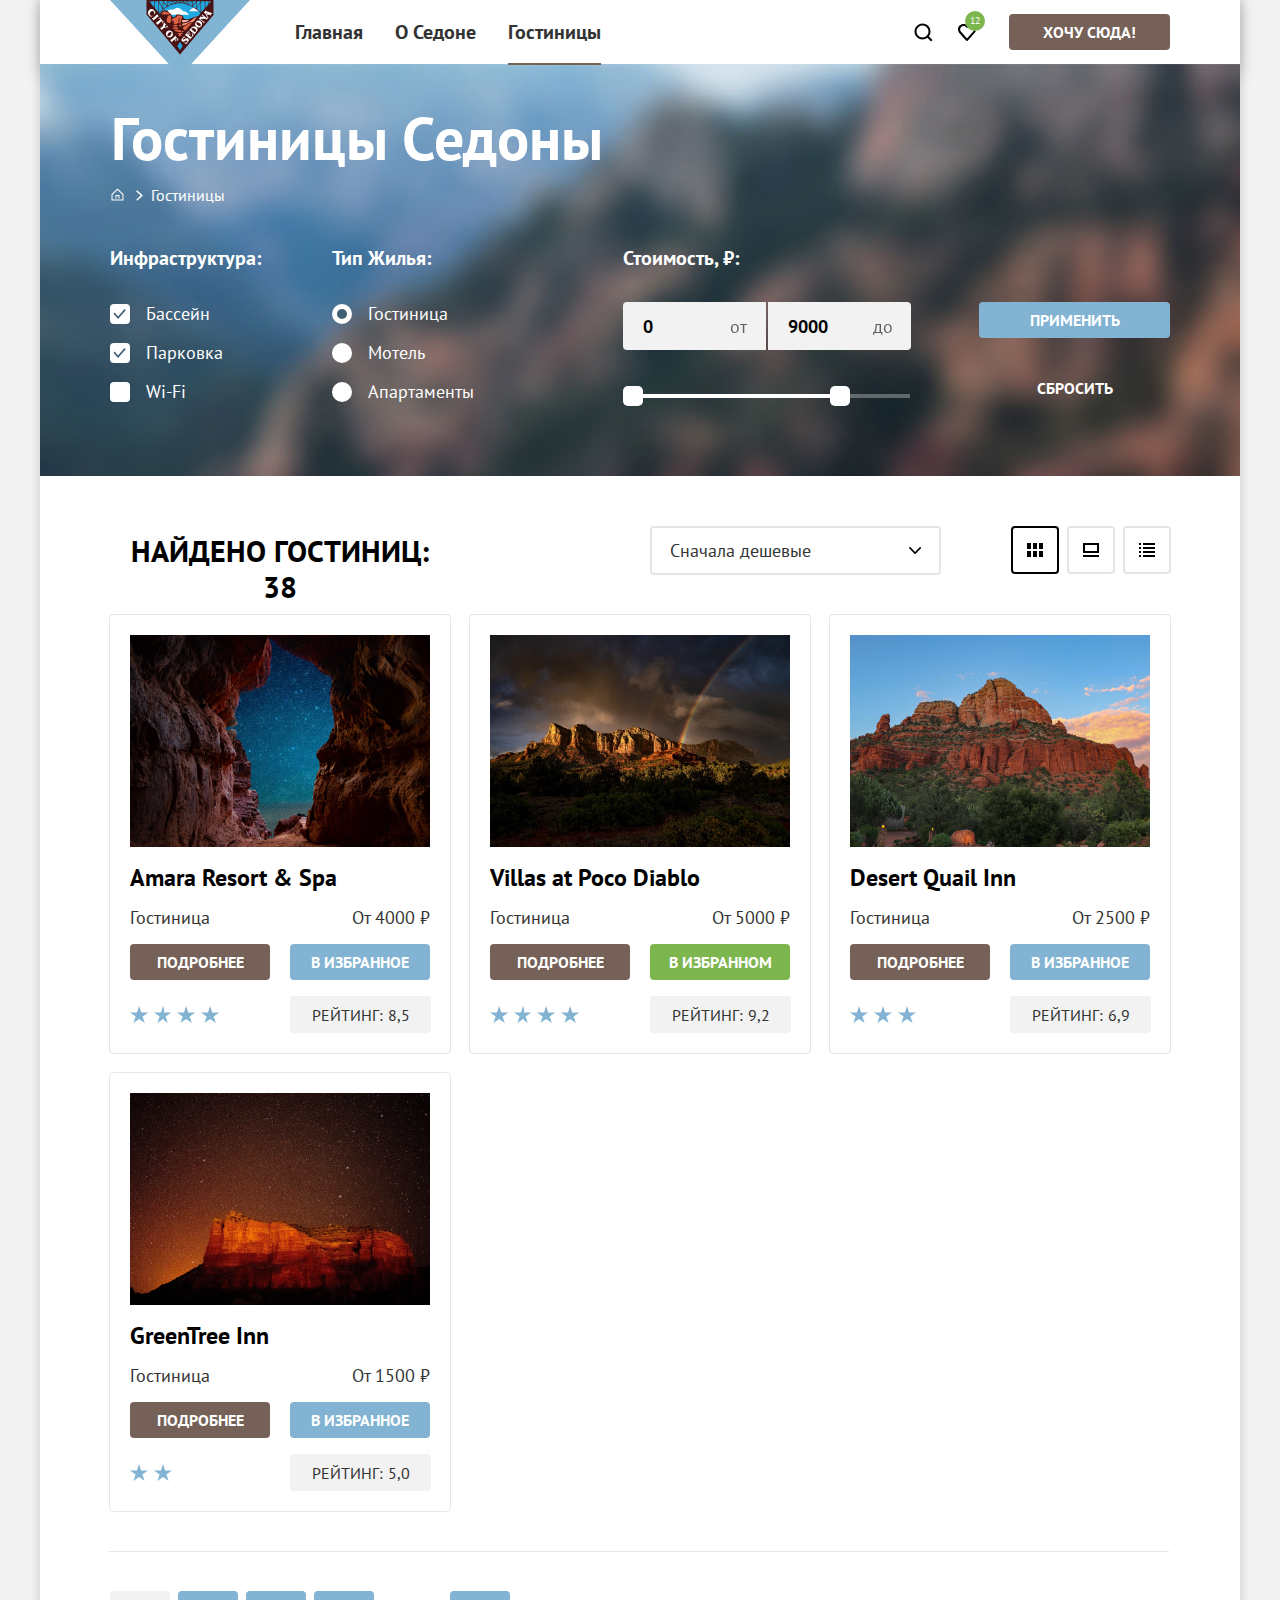
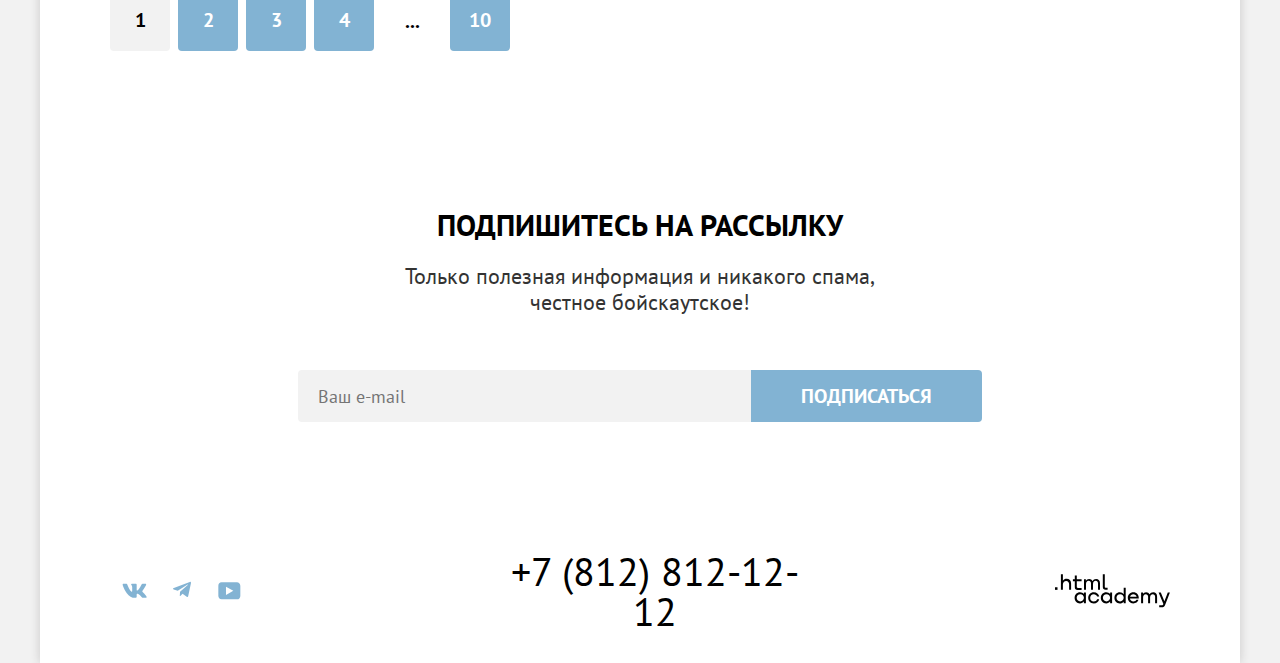
==== commit 0ce0e534: "Корректирует разметку и стили" ====
--- a/catalog.html
+++ b/catalog.html
@@ -8,6 +8,7 @@
     <link rel="stylesheet" href="styles/styles.css">
     <meta name="viewport" content="width=device-width, initial-scale=1">
   </head>
+
   <body>
     <div class="body-list">
       <header class="page-header" data-test="header"> <!--  data  -->
@@ -46,116 +47,119 @@
         </nav>
       </header>
       <main class="main-inner" data-test="main">
-        <section class="filters" data-test="filter">
-          <h1 class="inner-header-title">Гостиницы Седоны</h1>
-          <ul class="breadcrumbs"> <!-- header?-->
-            <li class="breadcrumbs-item">
-              <a class="breadcrumbs-link breadcrumbs-home-link" href="index.html">
-                <span class="visually-hidden">Главная</span>
-              </a>
-            </li>
-            <li class="breadcrumbs-item">
-              <a class="breadcrumbs-link breadcrumbs-navigation-link" href="catalog.html"
-                aria-current="page">Гостиницы</a>
-            </li>
-          </ul>
-          <h2 class="visually-hidden">Фильтры</h2>
-          <form class="catalog-filter" action="https://echo.htmlacademy.ru/" method="get">
-            <div class="filter-house-type">
-              <fieldset class="housing-filter-group housing-filter-group-1">
-                <legend class="housing-filter-title catalog-filter-title">Инфраструктура:</legend>
-                <ul class="housing-filter-list">
-                  <li class="housing-filter-item">
-                    <label class="control">
-                      <input class="control-input visually-hidden" type="checkbox" name="pool" checked>
-                      <span class="control-mark">
-                        <svg xmlns="http://www.w3.org/2000/svg" width="13" height="11" fill="none"
-                          class="control-mark-tick">
-                          <path fill="#3F5E72" d="M11 .5 4.5 7.9 1.1 4 0 5.2l4.5 5.2 7.7-8.6L11 .5Z" />
-                        </svg>
-                      </span>
-                      <span class="control-label">Бассейн</span>
-                    </label>
-                  </li>
-                  <li class="housing-filter-item">
-                    <label class="control">
-                      <input class="control-input visually-hidden" type="checkbox" name="parking" checked>
-                      <span class="control-mark">
-                        <svg xmlns="http://www.w3.org/2000/svg" width="13" height="11" fill="none"
-                          class="control-mark-tick">
-                          <path fill="#3F5E72" d="M11 .5 4.5 7.9 1.1 4 0 5.2l4.5 5.2 7.7-8.6L11 .5Z" />
-                        </svg>
-                      </span>
-                      <span class="control-label">Парковка</span>
-                    </label>
-                  </li>
-                  <li class="housing-filter-item">
-                    <label class="control">
-                      <input class="control-input visually-hidden" type="checkbox" name="wifi">
-                      <span class="control-mark">
-                        <svg xmlns="http://www.w3.org/2000/svg" width="13" height="11" fill="none"
-                          class="control-mark-tick">
-                          <path fill="#3F5E72" d="M11 .5 4.5 7.9 1.1 4 0 5.2l4.5 5.2 7.7-8.6L11 .5Z" />
-                        </svg>
-                      </span>
-                      <span class="control-label">Wi-Fi</span>
-                    </label>
-                  </li>
-                </ul>
+        <div class="filters-background">
+          <section class="filters" data-test="filter">
+            <h1 class="inner-header-title">Гостиницы Седоны</h1>
+            <ul class="breadcrumbs"> <!-- header?-->
+              <li class="breadcrumbs-item">
+                <a class="breadcrumbs-link breadcrumbs-home-link" href="index.html">
+                  <span class="visually-hidden">Главная</span>
+                </a>
+              </li>
+              <li class="breadcrumbs-item">
+                <a class="breadcrumbs-link breadcrumbs-navigation-link" href="catalog.html"
+                  aria-current="page">Гостиницы</a>
+              </li>
+            </ul>
+            <h2 class="visually-hidden">Фильтры</h2>
+            <form class="catalog-filter" action="https://echo.htmlacademy.ru/" method="get">
+              <div class="filter-house-type">
+                <fieldset class="housing-filter-group housing-filter-group-1">
+                  <legend class="housing-filter-title catalog-filter-title">Инфраструктура:</legend>
+                  <ul class="housing-filter-list">
+                    <li class="housing-filter-item">
+                      <label class="control">
+                        <input class="control-input visually-hidden" type="checkbox" name="pool" checked>
+                        <span class="control-mark">
+                          <svg xmlns="http://www.w3.org/2000/svg" width="13" height="11" fill="none"
+                            class="control-mark-tick">
+                            <path fill="#3F5E72" d="M11 .5 4.5 7.9 1.1 4 0 5.2l4.5 5.2 7.7-8.6L11 .5Z" />
+                          </svg>
+                        </span>
+                        <span class="control-label">Бассейн</span>
+                      </label>
+                    </li>
+                    <li class="housing-filter-item">
+                      <label class="control">
+                        <input class="control-input visually-hidden" type="checkbox" name="parking" checked>
+                        <span class="control-mark">
+                          <svg xmlns="http://www.w3.org/2000/svg" width="13" height="11" fill="none"
+                            class="control-mark-tick">
+                            <path fill="#3F5E72" d="M11 .5 4.5 7.9 1.1 4 0 5.2l4.5 5.2 7.7-8.6L11 .5Z" />
+                          </svg>
+                        </span>
+                        <span class="control-label">Парковка</span>
+                      </label>
+                    </li>
+                    <li class="housing-filter-item">
+                      <label class="control">
+                        <input class="control-input visually-hidden" type="checkbox" name="wifi">
+                        <span class="control-mark">
+                          <svg xmlns="http://www.w3.org/2000/svg" width="13" height="11" fill="none"
+                            class="control-mark-tick">
+                            <path fill="#3F5E72" d="M11 .5 4.5 7.9 1.1 4 0 5.2l4.5 5.2 7.7-8.6L11 .5Z" />
+                          </svg>
+                        </span>
+                        <span class="control-label">Wi-Fi</span>
+                      </label>
+                    </li>
+                  </ul>
+                </fieldset>
+                <fieldset class="housing-filter-group housing-filter-group-2">
+                  <legend class="housing-filter-title catalog-filter-title">Тип жилья:</legend>
+                  <ul class="housing-filter-list">
+                    <li class="housing-filter-item">
+                      <label class="control">
+                        <input class="control-input visually-hidden" type="radio" name="housing-type" value="hotel"
+                          checked>
+                        <span class="control-mark"></span>
+                        <span class="control-label">Гостиница</span>
+                      </label>
+                    </li>
+                    <li class="housing-filter-item">
+                      <label class="control">
+                        <input class="control-input visually-hidden" type="radio" value="motel" name="housing-type">
+                        <span class="control-mark"></span>
+                        <span class="control-label">Мотель</span>
+                      </label>
+                    </li>
+                    <li class="housing-filter-item">
+                      <label class="control">
+                        <input class="control-input visually-hidden" type="radio" value="apartments"
+                          name="housing-type">
+                        <span class="control-mark"></span>
+                        <span class="control-label">Апартаменты</span>
+                      </label>
+                    </li>
+                  </ul>
+                </fieldset>
+              </div>
+              <fieldset class="catalog-filter-price">
+                <legend class="catalog-filter-title">Стоимость, <span>₽:</span></legend>
+                <div class="catalog-inputs">
+                  <input class="catalog-min catalog-focus" id="from-to" type="text" name="max-sum" value="0">
+                  <input class="catalog-max catalog-focus" id="before-to" type="text" name="min-sum" value="9000">
+                  <label class="from-to" for="from-to">от</label>
+                  <label class="before-to" for="before-to">до</label>
+                </div>
+                <div class="range-scale">
+                  <div class="range-bar" style="left: 0; width: 226px;">
+                    <button class="range-toggle toggle-min" type="button">
+                      <span class="visually-hidden">Изменить минимальную цену.</span>
+                    </button>
+                    <button class="range-toggle toggle-max" type="button">
+                      <span class="visually-hidden">Изменить максимальную цену.</span>
+                    </button>
+                  </div>
+                </div>
               </fieldset>
-              <fieldset class="housing-filter-group housing-filter-group-2">
-                <legend class="housing-filter-title catalog-filter-title">Тип жилья:</legend>
-                <ul class="housing-filter-list">
-                  <li class="housing-filter-item">
-                    <label class="control">
-                      <input class="control-input visually-hidden" type="radio" name="housing-type" value="hotel"
-                        checked>
-                      <span class="control-mark"></span>
-                      <span class="control-label">Гостиница</span>
-                    </label>
-                  </li>
-                  <li class="housing-filter-item">
-                    <label class="control">
-                      <input class="control-input visually-hidden" type="radio" value="motel" name="housing-type">
-                      <span class="control-mark"></span>
-                      <span class="control-label">Мотель</span>
-                    </label>
-                  </li>
-                  <li class="housing-filter-item">
-                    <label class="control">
-                      <input class="control-input visually-hidden" type="radio" value="apartments" name="housing-type">
-                      <span class="control-mark"></span>
-                      <span class="control-label">Апартаменты</span>
-                    </label>
-                  </li>
-                </ul>
-              </fieldset>
-            </div>
-            <fieldset class="catalog-filter-price">
-              <legend class="catalog-filter-title">Стоимость, <span>₽:</span></legend>
-              <div class="catalog-inputs">
-                <input class="catalog-min catalog-focus" type="text" name="max-sum" value="0">
-                <input class="catalog-max catalog-focus" type="text" name="min-sum" value="9000">
-                <span class="from-to">от</span>
-                <span class="before-to">до</span>
-              </div>
-              <div class="range-scale">
-                <div class="range-bar" style="left: 0; width: 226px;">
-                  <button class="range-toggle toggle-min" type="button">
-                    <span class="visually-hidden">Изменить минимальную цену.</span>
-                  </button>
-                  <button class="range-toggle toggle-max" type="button">
-                    <span class="visually-hidden">Изменить максимальную цену.</span>
-                  </button>
-                </div>
-              </div>
-            </fieldset>
-            <div class="catalog-buttons">
-              <button class="catalog-filter-submit" type="submit">Применить</button>
-              <button class="catalog-filter-reset" type="reset">Сбросить</button>
-            </div>
-          </form>
-        </section>
+              <div class="catalog-buttons">
+                <button class="catalog-filter-submit" type="submit">Применить</button>
+                <button class="catalog-filter-reset" type="reset">Сбросить</button>
+              </div>
+            </form>
+          </section>
+        </div>
         <section class="catalog-products" data-test="catalog">
           <div class="catalog-products-flex">
             <h2 class="catalog-products-title">Найдено гостиниц: <span>38</span></h2>
@@ -272,12 +276,14 @@
             </li>
           </ul>
         </section>
-        <section class="subscribe-d">
+        <section class="subscribe-d" data-test="subscribe">
           <div class="subscribe-block-d">
             <h2 class="header-block-two-d">Подпишитесь на рассылку</h2>
             <p class="description-block-d">Только полезная информация и никакого спама,<br> честное бойскаутское!</p>
             <form class="subscribe-form-d" action="https://echo.htmlacademy.ru/" method="post">
-              <input class="subscribe-field-d" type="email" placeholder="Ваш e-mail" required>
+              <label class="visually-hidden subscribe-email-d" for="user-email">Ваш e-mail</label>
+              <input class="subscribe-field-d" type="email" id="user-email" name="user-email" placeholder="Ваш e-mail"
+                required>
               <button class="subscribe-button-d" type="submit">Подписаться</button>
             </form>
           </div>
@@ -297,18 +303,23 @@
               <span class="visually-hidden">Телеграм</span>
             </a>
           </li>
-          <li class="footer-social-item youtube">
-            <a class="footer-social-link " href="https://www.youtube.com/user/htmlacademyru">
+          <li class="footer-social-item">
+            <a class="footer-social-link youtube" href="https://www.youtube.com/user/htmlacademyru">
               <div class="footer-social-youtube"></div>
               <span class="visually-hidden">YouTube</span>
             </a>
           </li>
         </ul>
-        <a class="footer-phone" href="tel:+78128121212">+7 (812) 812-12-12</a>
-        <a class="copyright" href="https://htmlacademy.ru/">
-          <span class="visually-hidden">Логотип HTML Academy</span>
-        </a>
+        <div class="footer-phone-block">
+          <a class="footer-phone" href="tel:+78128121212">+7 (812) 812-12-12</a>
+        </div>
+        <div class="footer-logo-block">
+          <a class="copyright" href="https://htmlacademy.ru/">
+            <span class="visually-hidden">Логотип HTML Academy</span>
+          </a>
+        </div>
       </footer>
     </div>
   </body>
+
 </html>
--- a/styles/styles.css
+++ b/styles/styles.css
@@ -184,10 +184,10 @@
 }
 
 .advantages-item-cent {
-
   background-color: rgba(131, 179, 211, 0.2);
   height: 385px;
   width: 400px;
+  padding: auto;
 }
 
 .advantages-item-wide {
@@ -237,10 +237,6 @@
 
 .advantages-stolb-cent {
   background-color: rgba(131, 179, 211, 0.2);
-}
-
-.visually-hidden {
-  display: none;
 }
 
 .navigation-link {
@@ -273,12 +269,6 @@
   background-color: #000000;
 }
 
-.navigation-link {
-  font-family: "PT Sans", sans-serif;
-  text-transform: capitalize;
-  color: inherit;
-}
-
 .navigation-user-link-favorite {
   mask-image: url(../images/favorite.svg);
   mask-position: center;
@@ -340,7 +330,6 @@
 }
 
 .advantages-description {
-
   font-size: 18px;
   line-height: 21px;
   color: #000000;
@@ -350,11 +339,6 @@
   margin: 0 auto;
   margin-top: 31px;
   width: 230px;
-}
-
-.advantages-item-cent {
-  width: 400px;
-  padding: auto;
 }
 
 .advantages-color {
@@ -544,7 +528,6 @@
   background-color: #ffffff;
   width: 1060px;
   padding: 22px 70px 30px 70px;
-  justify-content: space-between;
   align-items: center;
 }
 
@@ -585,11 +568,10 @@
   color: #000000;
   font-weight: 400;
   position: relative;
-  left: -49px;
 }
 
 .copyright {
-  display: block;
+
   mask-image: url("../images/htmlacademy.svg");
   mask-repeat: no-repeat;
   mask-position: center;
@@ -629,8 +611,8 @@
   flex-wrap: wrap;
 }
 
-.copyright {
-  height: 34px;
+.filters-background {
+  background-color: #3f5e72;
 }
 
 .filters {
@@ -1790,3 +1772,36 @@
 .control-input:disabled + .control-mark {
   background-color: rgba(0, 0, 0, 0.3);
 }
+
+
+.footer-phone-block {
+  width: 331px;
+  display: flex;
+  flex-wrap: wrap;
+  margin-left: 137px;
+}
+
+.footer-logo-block {
+  width: 115px;
+  display: flex;
+  flex-wrap: wrap;
+  margin-left: auto;
+  padding: 0;
+}
+
+
+
+
+
+.visually-hidden {
+  position: absolute;
+  width: 1px;
+  height: 1px;
+  margin: -1px;
+  border: 0;
+  padding: 0;
+  white-space: nowrap;
+  clip-path: inset(100%);
+  clip: rect(0 0 0 0);
+  overflow: hidden;
+}
